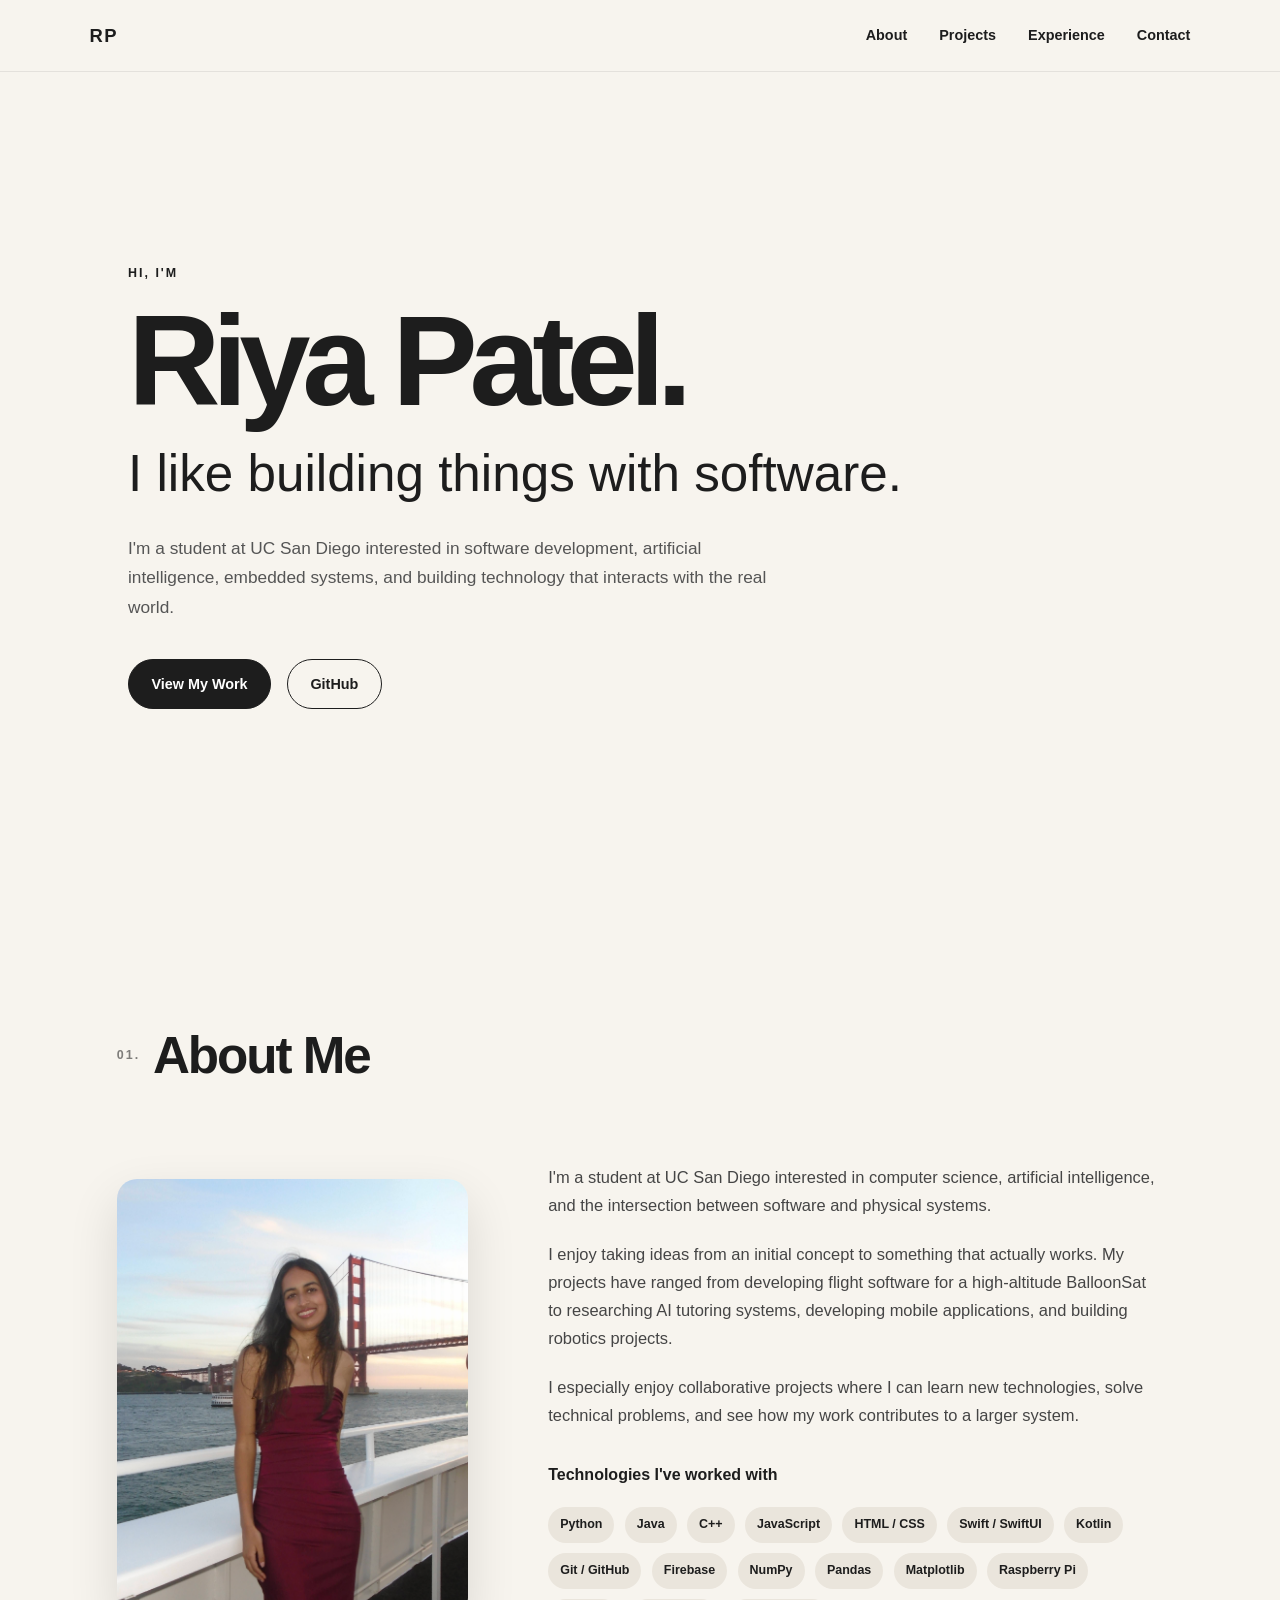
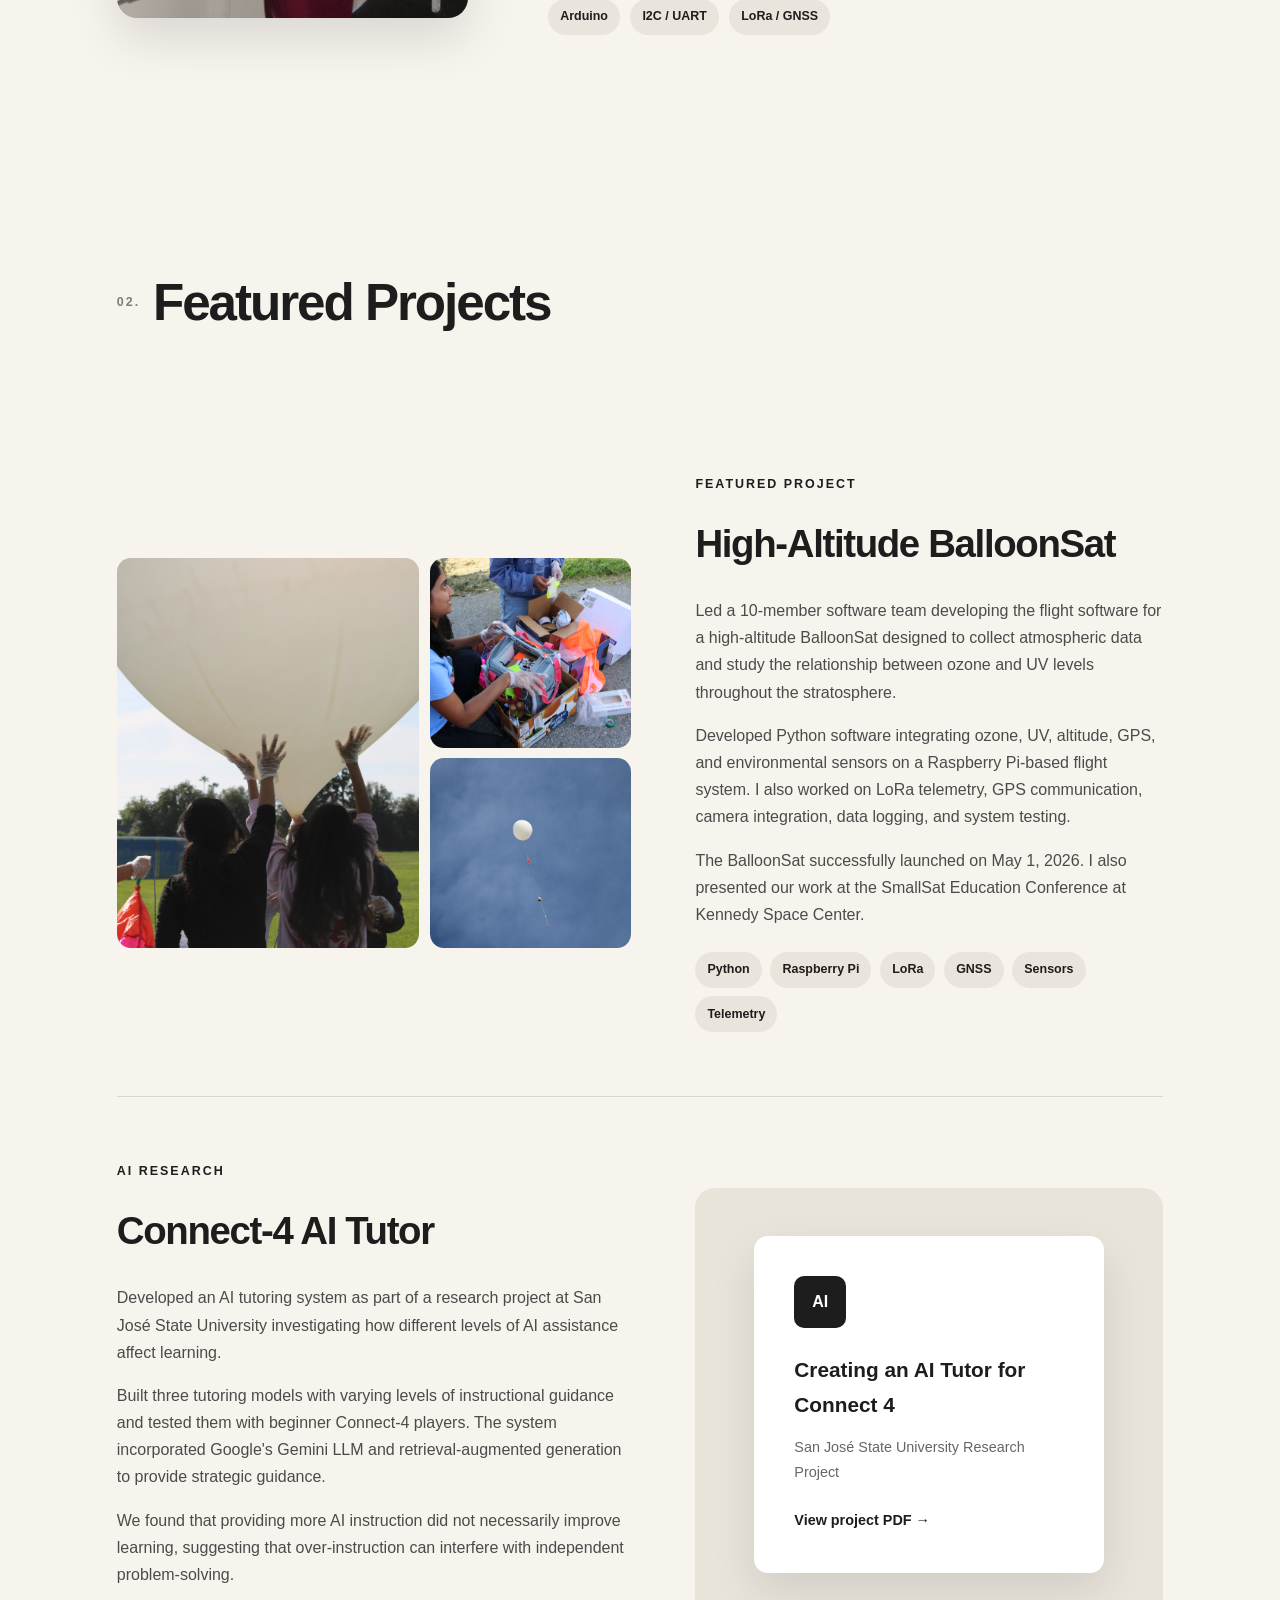
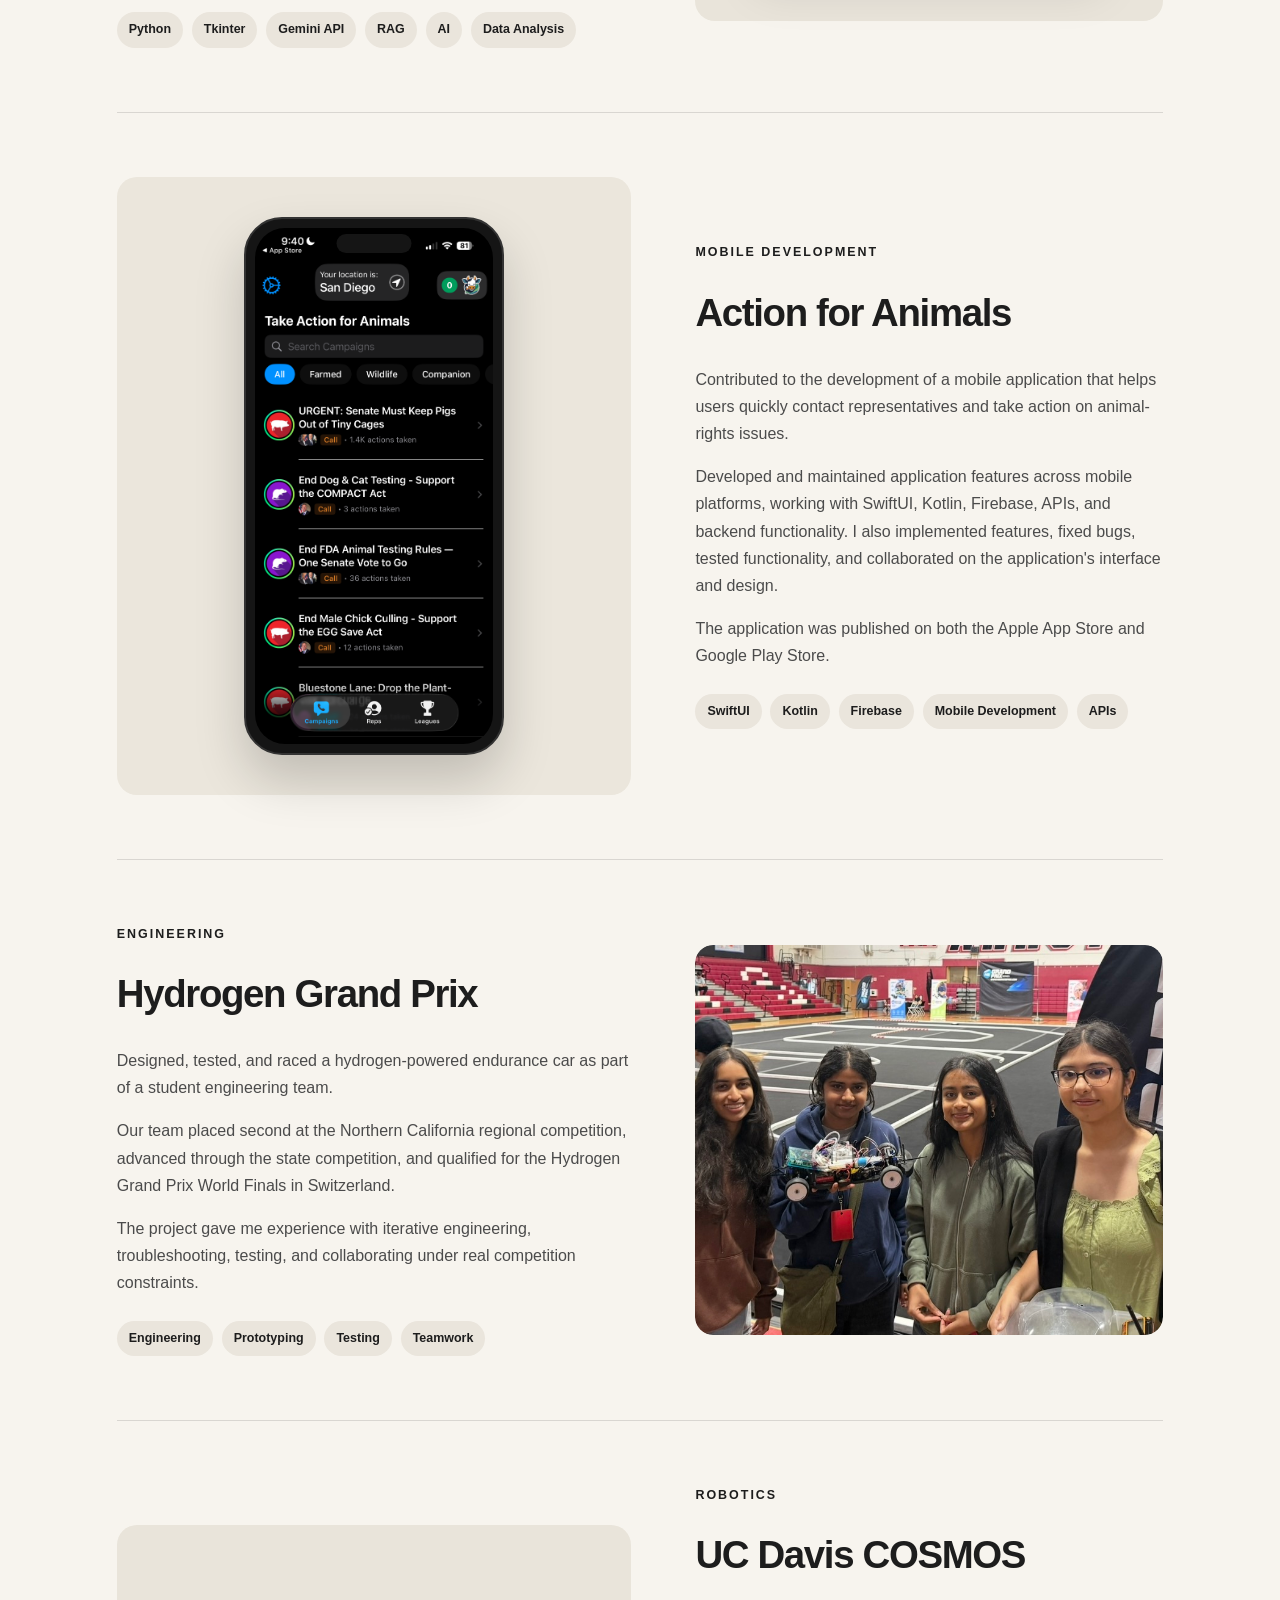
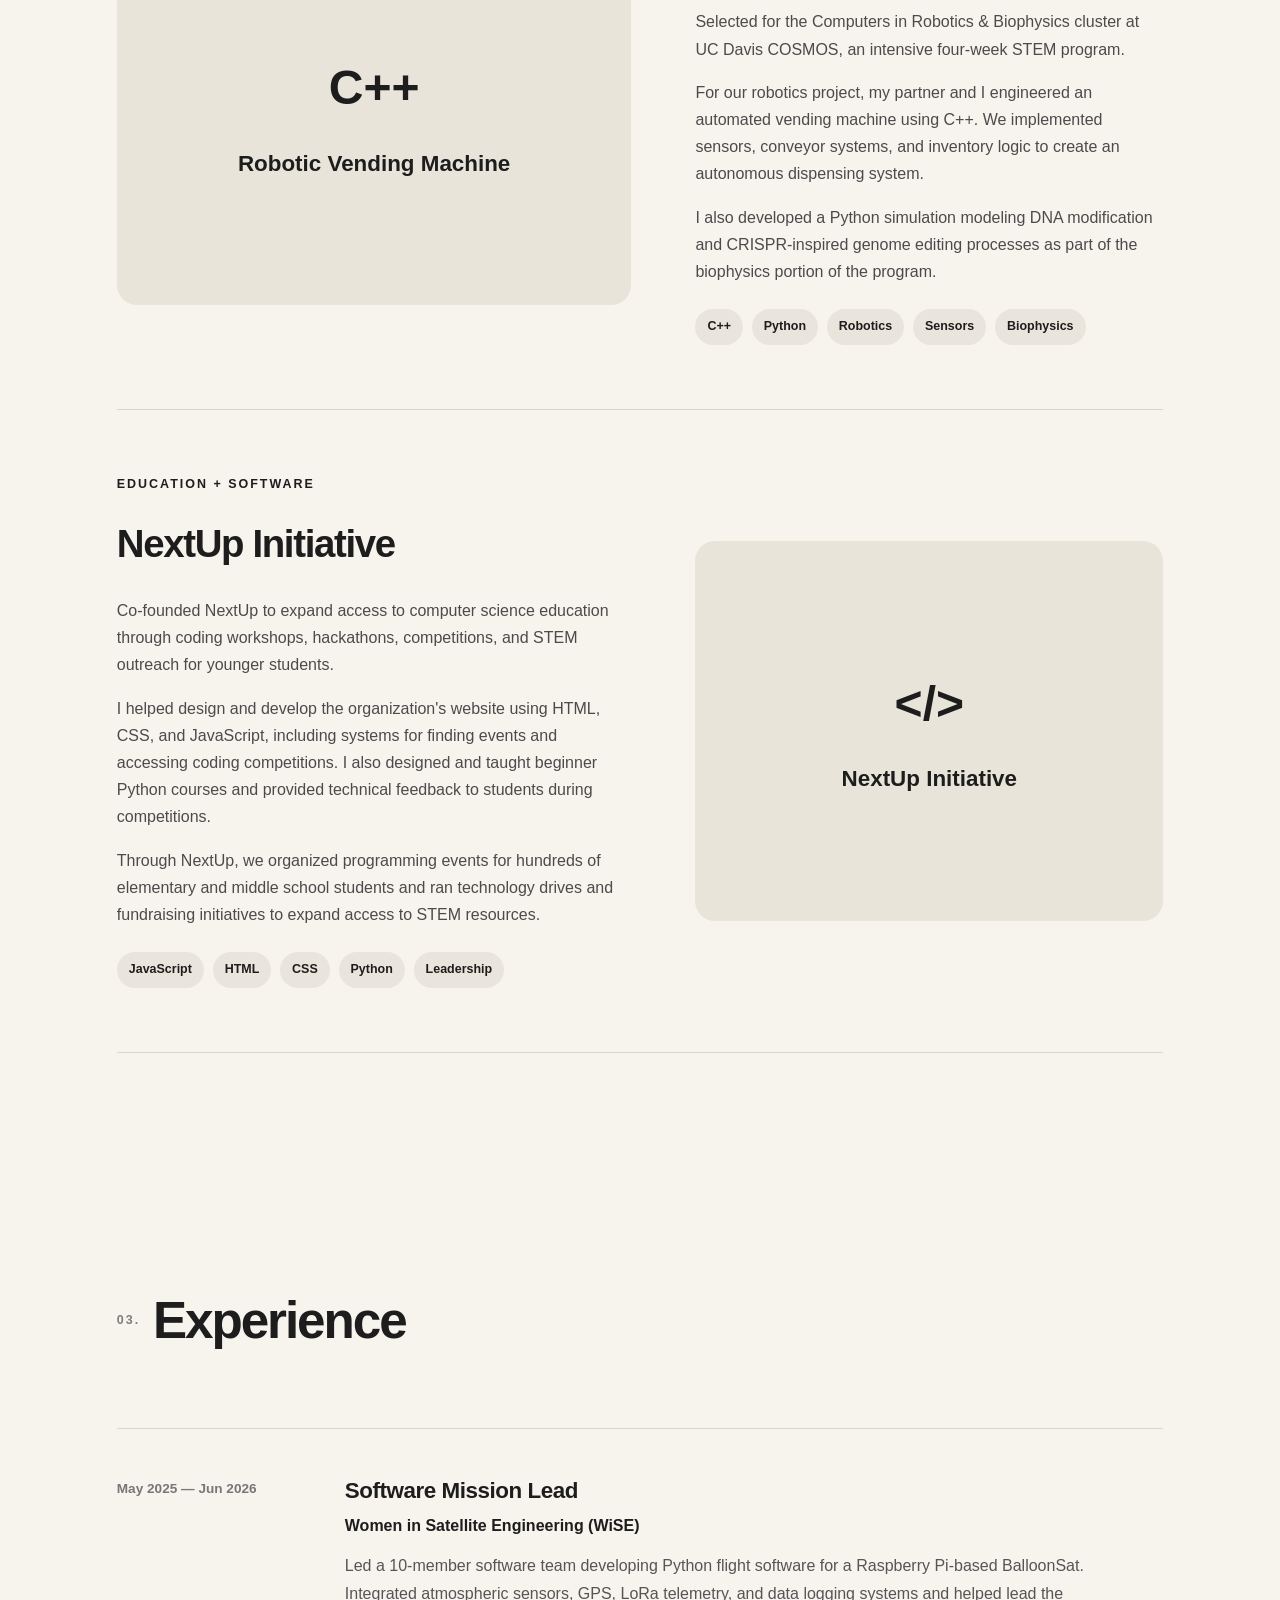
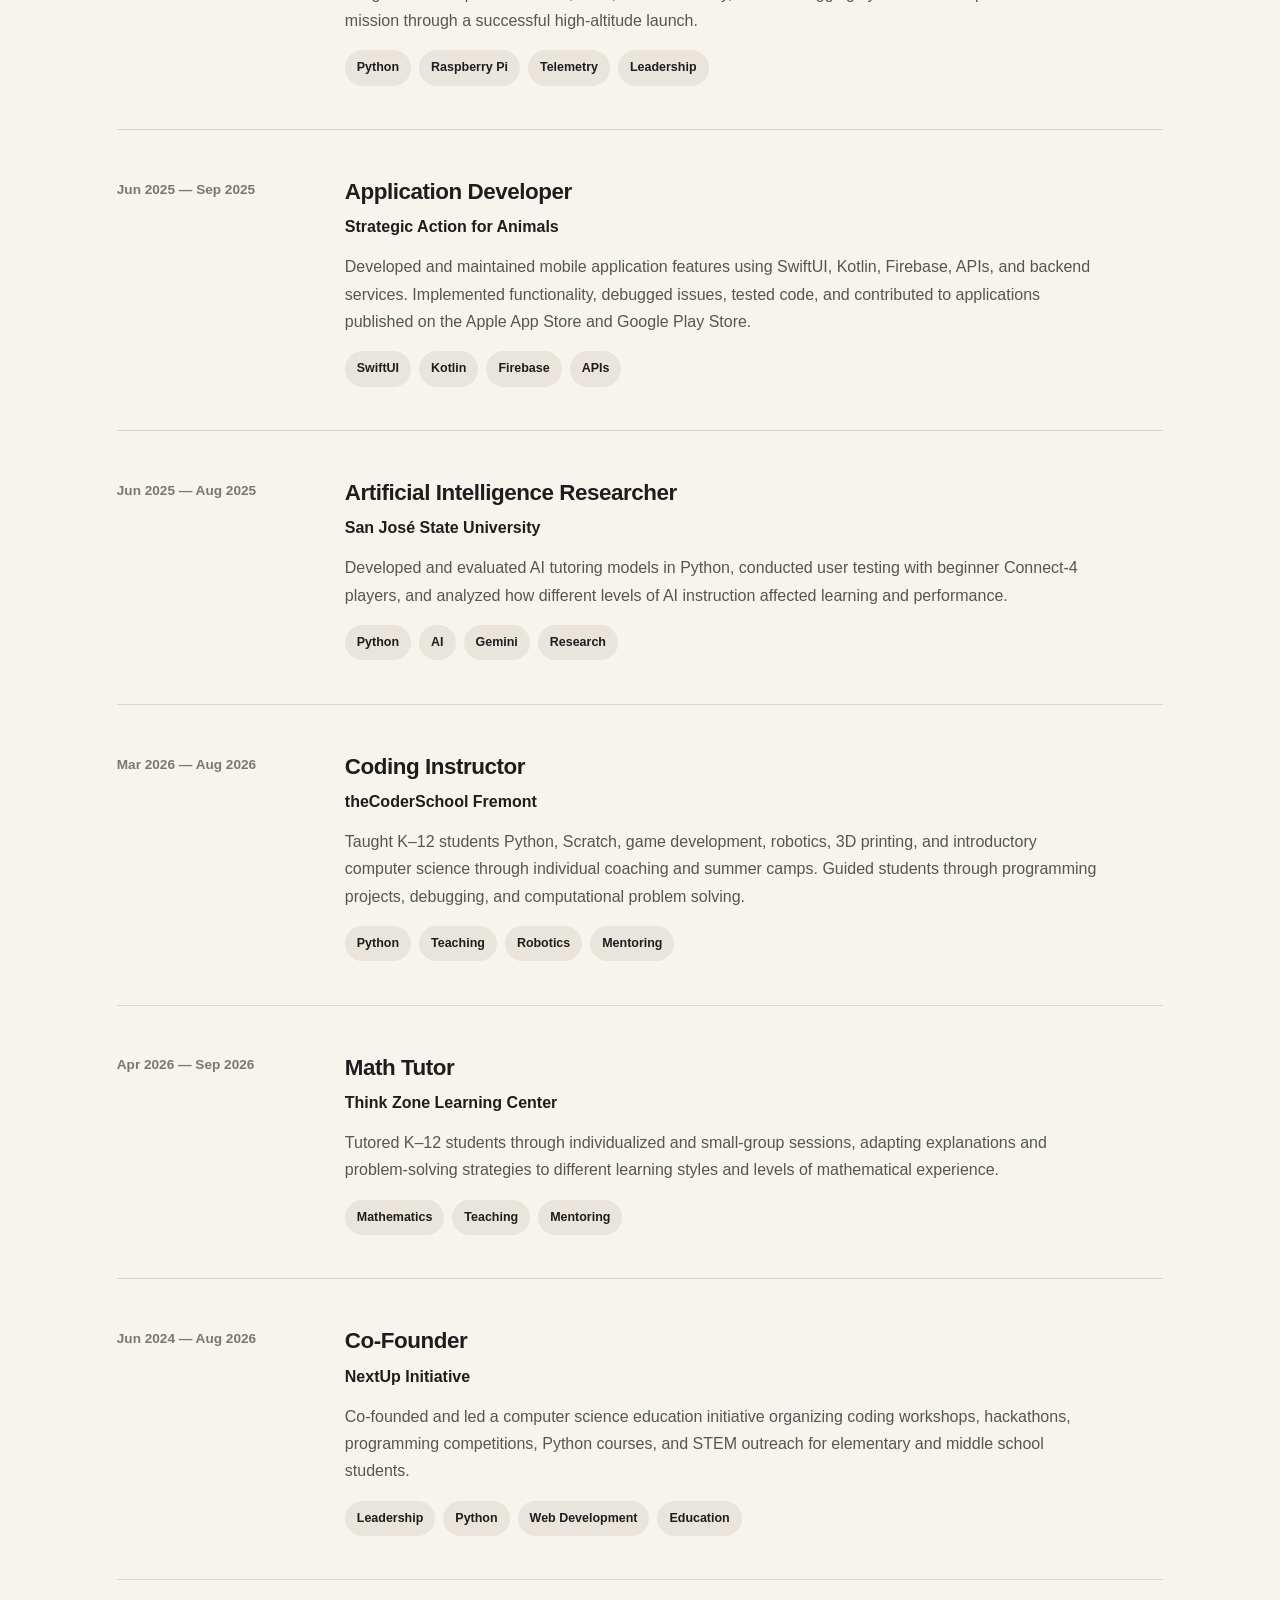
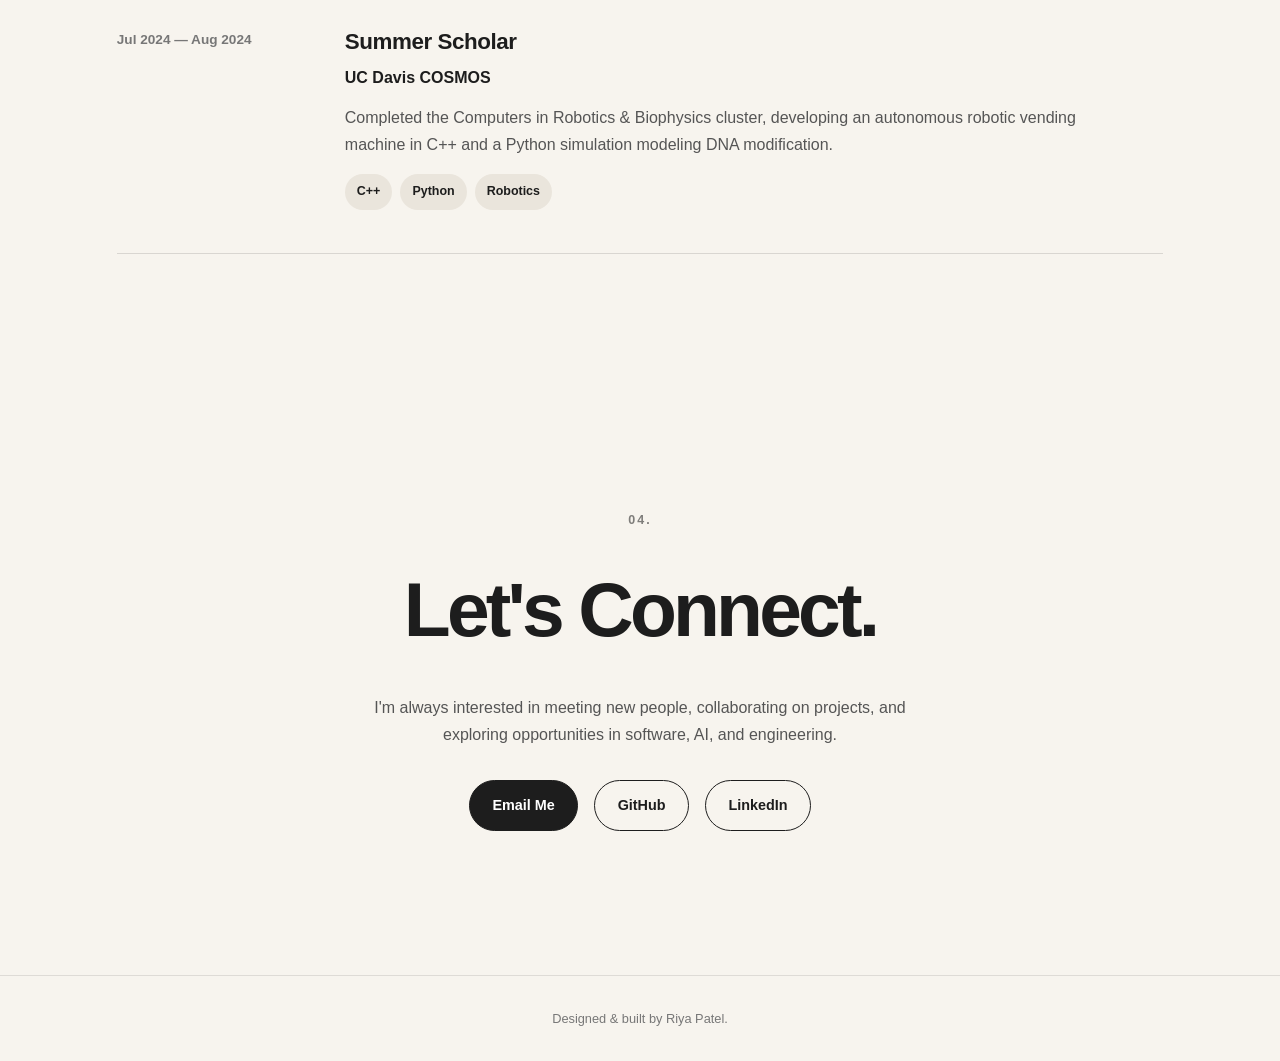
==== index.html @ ef3b206a "Update portfolio website" ====
<!DOCTYPE html>
<html lang="en">
<head>
    <meta charset="UTF-8">
    <meta name="viewport" content="width=device-width, initial-scale=1.0">

    <title>Riya Patel | Portfolio</title>

    <meta
        name="description"
        content="Riya Patel - UC San Diego student interested in software development, artificial intelligence, and embedded systems."
    >

    <link rel="stylesheet" href="style.css">
</head>

<body>

    <!-- ==================== NAVIGATION ==================== -->

    <nav class="navbar">
        <a href="#home" class="nav-logo">RP</a>

        <div class="nav-links">
            <a href="#about">About</a>
            <a href="#projects">Projects</a>
            <a href="#experience">Experience</a>
            <a href="#contact">Contact</a>
        </div>
    </nav>


    <!-- ==================== HERO ==================== -->

    <header id="home" class="hero">
        <div class="hero-content">

            <p class="eyebrow">HI, I'M</p>

            <h1>Riya Patel.</h1>

            <h2>I like building things with software.</h2>

            <p class="hero-description">
                I'm a student at UC San Diego interested in software development,
                artificial intelligence, embedded systems, and building technology
                that interacts with the real world.
            </p>

            <div class="hero-buttons">
                <a href="#projects" class="button primary-button">
                    View My Work
                </a>

                <a
                    href="https://github.com/riya-235"
                    target="_blank"
                    rel="noopener noreferrer"
                    class="button secondary-button"
                >
                    GitHub
                </a>
            </div>

        </div>
    </header>


    <main>

        <!-- ==================== ABOUT ==================== -->

        <section id="about" class="section">
            <div class="section-heading">
                <p class="section-number">01.</p>
                <h2>About Me</h2>
            </div>

            <div class="about-grid">

                <div class="about-photo-wrapper">
                    <img
                        src="Images/picOfMe.jpg"
                        alt="Riya Patel"
                        class="about-photo"
                    >
                </div>

                <div class="about-content">

                    <p>
                        I'm a student at UC San Diego interested in computer science,
                        artificial intelligence, and the intersection between software
                        and physical systems.
                    </p>

                    <p>
                        I enjoy taking ideas from an initial concept to something that
                        actually works. My projects have ranged from developing flight
                        software for a high-altitude BalloonSat to researching AI
                        tutoring systems, developing mobile applications, and building
                        robotics projects.
                    </p>

                    <p>
                        I especially enjoy collaborative projects where I can learn new
                        technologies, solve technical problems, and see how my work
                        contributes to a larger system.
                    </p>

                    <h3>Technologies I've worked with</h3>

                    <div class="skills-grid">
                        <span>Python</span>
                        <span>Java</span>
                        <span>C++</span>
                        <span>JavaScript</span>
                        <span>HTML / CSS</span>
                        <span>Swift / SwiftUI</span>
                        <span>Kotlin</span>
                        <span>Git / GitHub</span>
                        <span>Firebase</span>
                        <span>NumPy</span>
                        <span>Pandas</span>
                        <span>Matplotlib</span>
                        <span>Raspberry Pi</span>
                        <span>Arduino</span>
                        <span>I2C / UART</span>
                        <span>LoRa / GNSS</span>
                    </div>

                </div>
            </div>
        </section>


        <!-- ==================== PROJECTS ==================== -->

        <section id="projects" class="section">

            <div class="section-heading">
                <p class="section-number">02.</p>
                <h2>Featured Projects</h2>
            </div>


            <!-- BALLOONSAT -->

            <article class="project-card">

                <div class="project-images balloon-gallery">
                    <img
                        src="Images/BalloonOne.JPG"
                        alt="BalloonSat project"
                    >

                    <img
                        src="Images/BalloonTwo.JPG"
                        alt="BalloonSat hardware"
                    >

                    <img
                        src="Images/BalloonFive.JPG"
                        alt="BalloonSat launch"
                    >
                </div>

                <div class="project-content">

                    <p class="project-label">FEATURED PROJECT</p>

                    <h3>High-Altitude BalloonSat</h3>

                    <p>
                        Led a 10-member software team developing the flight software
                        for a high-altitude BalloonSat designed to collect atmospheric
                        data and study the relationship between ozone and UV levels
                        throughout the stratosphere.
                    </p>

                    <p>
                        Developed Python software integrating ozone, UV, altitude,
                        GPS, and environmental sensors on a Raspberry Pi-based flight
                        system. I also worked on LoRa telemetry, GPS communication,
                        camera integration, data logging, and system testing.
                    </p>

                    <p>
                        The BalloonSat successfully launched on May 1, 2026. I also
                        presented our work at the SmallSat Education Conference at
                        Kennedy Space Center.
                    </p>

                    <div class="project-tech">
                        <span>Python</span>
                        <span>Raspberry Pi</span>
                        <span>LoRa</span>
                        <span>GNSS</span>
                        <span>Sensors</span>
                        <span>Telemetry</span>
                    </div>

                </div>

            </article>


            <!-- CONNECT 4 -->

            <article class="project-card reverse">

                <div class="project-document">

                    <div class="document-preview">
                        <div class="document-icon">AI</div>

                        <h4>Creating an AI Tutor for Connect 4</h4>

                        <p>
                            San José State University Research Project
                        </p>

                        <a
                            href="Images/SJSUProject.pdf"
                            target="_blank"
                            rel="noopener noreferrer"
                            class="text-link"
                        >
                            View project PDF →
                        </a>
                    </div>

                </div>

                <div class="project-content">

                    <p class="project-label">AI RESEARCH</p>

                    <h3>Connect-4 AI Tutor</h3>

                    <p>
                        Developed an AI tutoring system as part of a research project
                        at San José State University investigating how different levels
                        of AI assistance affect learning.
                    </p>

                    <p>
                        Built three tutoring models with varying levels of instructional
                        guidance and tested them with beginner Connect-4 players. The
                        system incorporated Google's Gemini LLM and retrieval-augmented
                        generation to provide strategic guidance.
                    </p>

                    <p>
                        We found that providing more AI instruction did not necessarily
                        improve learning, suggesting that over-instruction can interfere
                        with independent problem-solving.
                    </p>

                    <div class="project-tech">
                        <span>Python</span>
                        <span>Tkinter</span>
                        <span>Gemini API</span>
                        <span>RAG</span>
                        <span>AI</span>
                        <span>Data Analysis</span>
                    </div>

                </div>

            </article>


            <!-- ACTION FOR ANIMALS -->

            <article class="project-card">

                <div class="project-phone-area">

                    <div class="phone-frame">
                        <img
                            src="Images/AFA.PNG"
                            alt="Action for Animals mobile application"
                        >
                    </div>

                </div>

                <div class="project-content">

                    <p class="project-label">MOBILE DEVELOPMENT</p>

                    <h3>Action for Animals</h3>

                    <p>
                        Contributed to the development of a mobile application that
                        helps users quickly contact representatives and take action
                        on animal-rights issues.
                    </p>

                    <p>
                        Developed and maintained application features across mobile
                        platforms, working with SwiftUI, Kotlin, Firebase, APIs, and
                        backend functionality. I also implemented features, fixed bugs,
                        tested functionality, and collaborated on the application's
                        interface and design.
                    </p>

                    <p>
                        The application was published on both the Apple App Store and
                        Google Play Store.
                    </p>

                    <div class="project-tech">
                        <span>SwiftUI</span>
                        <span>Kotlin</span>
                        <span>Firebase</span>
                        <span>Mobile Development</span>
                        <span>APIs</span>
                    </div>

                </div>

            </article>


            <!-- H2GP -->

            <article class="project-card reverse">

                <div class="project-images single-image">
                    <img
                        src="Images/H2GPTwo.jpeg"
                        alt="Hydrogen Grand Prix race car"
                    >
                </div>

                <div class="project-content">

                    <p class="project-label">ENGINEERING</p>

                    <h3>Hydrogen Grand Prix</h3>

                    <p>
                        Designed, tested, and raced a hydrogen-powered endurance car
                        as part of a student engineering team.
                    </p>

                    <p>
                        Our team placed second at the Northern California regional
                        competition, advanced through the state competition, and
                        qualified for the Hydrogen Grand Prix World Finals in
                        Switzerland.
                    </p>

                    <p>
                        The project gave me experience with iterative engineering,
                        troubleshooting, testing, and collaborating under real
                        competition constraints.
                    </p>

                    <div class="project-tech">
                        <span>Engineering</span>
                        <span>Prototyping</span>
                        <span>Testing</span>
                        <span>Teamwork</span>
                    </div>

                </div>

            </article>


            <!-- COSMOS -->

            <article class="project-card">

                <div class="project-placeholder">
                    <div>
                        <span>C++</span>
                        <h4>Robotic Vending Machine</h4>
                    </div>
                </div>

                <div class="project-content">

                    <p class="project-label">ROBOTICS</p>

                    <h3>UC Davis COSMOS</h3>

                    <p>
                        Selected for the Computers in Robotics &amp; Biophysics cluster
                        at UC Davis COSMOS, an intensive four-week STEM program.
                    </p>

                    <p>
                        For our robotics project, my partner and I engineered an
                        automated vending machine using C++. We implemented sensors,
                        conveyor systems, and inventory logic to create an autonomous
                        dispensing system.
                    </p>

                    <p>
                        I also developed a Python simulation modeling DNA modification
                        and CRISPR-inspired genome editing processes as part of the
                        biophysics portion of the program.
                    </p>

                    <div class="project-tech">
                        <span>C++</span>
                        <span>Python</span>
                        <span>Robotics</span>
                        <span>Sensors</span>
                        <span>Biophysics</span>
                    </div>

                </div>

            </article>


            <!-- NEXTUP -->

            <article class="project-card reverse">

                <div class="project-placeholder">
                    <div>
                        <span>&lt;/&gt;</span>
                        <h4>NextUp Initiative</h4>
                    </div>
                </div>

                <div class="project-content">

                    <p class="project-label">EDUCATION + SOFTWARE</p>

                    <h3>NextUp Initiative</h3>

                    <p>
                        Co-founded NextUp to expand access to computer science education
                        through coding workshops, hackathons, competitions, and STEM
                        outreach for younger students.
                    </p>

                    <p>
                        I helped design and develop the organization's website using
                        HTML, CSS, and JavaScript, including systems for finding events
                        and accessing coding competitions. I also designed and taught
                        beginner Python courses and provided technical feedback to
                        students during competitions.
                    </p>

                    <p>
                        Through NextUp, we organized programming events for hundreds
                        of elementary and middle school students and ran technology
                        drives and fundraising initiatives to expand access to STEM
                        resources.
                    </p>

                    <div class="project-tech">
                        <span>JavaScript</span>
                        <span>HTML</span>
                        <span>CSS</span>
                        <span>Python</span>
                        <span>Leadership</span>
                    </div>

                </div>

            </article>

        </section>


        <!-- ==================== EXPERIENCE ==================== -->

        <section id="experience" class="section">

            <div class="section-heading">
                <p class="section-number">03.</p>
                <h2>Experience</h2>
            </div>

            <div class="experience-list">


                <article class="experience-item">

                    <div class="experience-date">
                        May 2025 — Jun 2026
                    </div>

                    <div class="experience-info">
                        <h3>Software Mission Lead</h3>

                        <p class="experience-company">
                            Women in Satellite Engineering (WiSE)
                        </p>

                        <p>
                            Led a 10-member software team developing Python flight
                            software for a Raspberry Pi-based BalloonSat. Integrated
                            atmospheric sensors, GPS, LoRa telemetry, and data logging
                            systems and helped lead the mission through a successful
                            high-altitude launch.
                        </p>

                        <div class="experience-tags">
                            <span>Python</span>
                            <span>Raspberry Pi</span>
                            <span>Telemetry</span>
                            <span>Leadership</span>
                        </div>
                    </div>

                </article>


                <article class="experience-item">

                    <div class="experience-date">
                        Jun 2025 — Sep 2025
                    </div>

                    <div class="experience-info">
                        <h3>Application Developer</h3>

                        <p class="experience-company">
                            Strategic Action for Animals
                        </p>

                        <p>
                            Developed and maintained mobile application features using
                            SwiftUI, Kotlin, Firebase, APIs, and backend services.
                            Implemented functionality, debugged issues, tested code,
                            and contributed to applications published on the Apple
                            App Store and Google Play Store.
                        </p>

                        <div class="experience-tags">
                            <span>SwiftUI</span>
                            <span>Kotlin</span>
                            <span>Firebase</span>
                            <span>APIs</span>
                        </div>
                    </div>

                </article>


                <article class="experience-item">

                    <div class="experience-date">
                        Jun 2025 — Aug 2025
                    </div>

                    <div class="experience-info">
                        <h3>Artificial Intelligence Researcher</h3>

                        <p class="experience-company">
                            San José State University
                        </p>

                        <p>
                            Developed and evaluated AI tutoring models in Python,
                            conducted user testing with beginner Connect-4 players,
                            and analyzed how different levels of AI instruction
                            affected learning and performance.
                        </p>

                        <div class="experience-tags">
                            <span>Python</span>
                            <span>AI</span>
                            <span>Gemini</span>
                            <span>Research</span>
                        </div>
                    </div>

                </article>


                <article class="experience-item">

                    <div class="experience-date">
                        Mar 2026 — Aug 2026
                    </div>

                    <div class="experience-info">
                        <h3>Coding Instructor</h3>

                        <p class="experience-company">
                            theCoderSchool Fremont
                        </p>

                        <p>
                            Taught K–12 students Python, Scratch, game development,
                            robotics, 3D printing, and introductory computer science
                            through individual coaching and summer camps. Guided
                            students through programming projects, debugging, and
                            computational problem solving.
                        </p>

                        <div class="experience-tags">
                            <span>Python</span>
                            <span>Teaching</span>
                            <span>Robotics</span>
                            <span>Mentoring</span>
                        </div>
                    </div>

                </article>


                <article class="experience-item">

                    <div class="experience-date">
                        Apr 2026 — Sep 2026
                    </div>

                    <div class="experience-info">
                        <h3>Math Tutor</h3>

                        <p class="experience-company">
                            Think Zone Learning Center
                        </p>

                        <p>
                            Tutored K–12 students through individualized and
                            small-group sessions, adapting explanations and
                            problem-solving strategies to different learning styles
                            and levels of mathematical experience.
                        </p>

                        <div class="experience-tags">
                            <span>Mathematics</span>
                            <span>Teaching</span>
                            <span>Mentoring</span>
                        </div>
                    </div>

                </article>


                <article class="experience-item">

                    <div class="experience-date">
                        Jun 2024 — Aug 2026
                    </div>

                    <div class="experience-info">
                        <h3>Co-Founder</h3>

                        <p class="experience-company">
                            NextUp Initiative
                        </p>

                        <p>
                            Co-founded and led a computer science education initiative
                            organizing coding workshops, hackathons, programming
                            competitions, Python courses, and STEM outreach for
                            elementary and middle school students.
                        </p>

                        <div class="experience-tags">
                            <span>Leadership</span>
                            <span>Python</span>
                            <span>Web Development</span>
                            <span>Education</span>
                        </div>
                    </div>

                </article>


                <article class="experience-item">

                    <div class="experience-date">
                        Jul 2024 — Aug 2024
                    </div>

                    <div class="experience-info">
                        <h3>Summer Scholar</h3>

                        <p class="experience-company">
                            UC Davis COSMOS
                        </p>

                        <p>
                            Completed the Computers in Robotics &amp; Biophysics
                            cluster, developing an autonomous robotic vending machine
                            in C++ and a Python simulation modeling DNA modification.
                        </p>

                        <div class="experience-tags">
                            <span>C++</span>
                            <span>Python</span>
                            <span>Robotics</span>
                        </div>
                    </div>

                </article>

            </div>
        </section>


        <!-- ==================== CONTACT ==================== -->

        <section id="contact" class="section contact-section">

            <p class="section-number">04.</p>

            <h2>Let's Connect.</h2>

            <p>
                I'm always interested in meeting new people, collaborating on
                projects, and exploring opportunities in software, AI, and
                engineering.
            </p>

            <div class="contact-links">

                <a
                    href="mailto:riyarpatel08@gmail.com"
                    class="button primary-button"
                >
                    Email Me
                </a>

                <a
                    href="https://github.com/riya-235"
                    target="_blank"
                    rel="noopener noreferrer"
                    class="button secondary-button"
                >
                    GitHub
                </a>

                <!-- Replace # with your LinkedIn URL -->
                <a
                    href="#"
                    target="_blank"
                    rel="noopener noreferrer"
                    class="button secondary-button"
                >
                    LinkedIn
                </a>

            </div>

        </section>

    </main>


    <!-- ==================== FOOTER ==================== -->

    <footer>
        <p>Designed &amp; built by Riya Patel.</p>
    </footer>


    <script src="script.js"></script>

</body>
</html>
---- style.css ----
/* =========================
   BASE
   ========================= */

* {
    box-sizing: border-box;
    margin: 0;
    padding: 0;
}

html {
    scroll-behavior: smooth;
}

body {
    font-family:
        Inter,
        -apple-system,
        BlinkMacSystemFont,
        "Segoe UI",
        sans-serif;

    background: #f7f4ee;
    color: #1d1d1d;
    line-height: 1.7;
}

img {
    display: block;
    max-width: 100%;
}

a {
    color: inherit;
    text-decoration: none;
}


/* =========================
   NAV
   ========================= */

.navbar {
    width: 100%;
    min-height: 72px;

    display: flex;
    align-items: center;
    justify-content: space-between;

    padding: 0 7%;

    position: sticky;
    top: 0;
    z-index: 1000;

    background: rgba(247, 244, 238, 0.94);
    backdrop-filter: blur(12px);

    border-bottom: 1px solid rgba(0, 0, 0, 0.08);
}

.nav-logo {
    font-size: 1.15rem;
    font-weight: 800;
    letter-spacing: 0.08em;
}

.nav-links {
    display: flex;
    gap: 2rem;
}

.nav-links a {
    font-size: 0.9rem;
    font-weight: 600;
    transition: opacity 0.2s ease;
}

.nav-links a:hover {
    opacity: 0.55;
}


/* =========================
   HERO
   ========================= */

.hero {
    min-height: calc(100vh - 72px);

    display: flex;
    align-items: center;

    padding: 8rem 10%;
}

.hero-content {
    max-width: 900px;
}

.eyebrow,
.section-number,
.project-label {
    font-size: 0.78rem;
    font-weight: 800;
    letter-spacing: 0.16em;
    text-transform: uppercase;
}

.eyebrow {
    margin-bottom: 1rem;
}

.hero h1 {
    font-size: clamp(4rem, 10vw, 8.5rem);
    line-height: 0.95;
    letter-spacing: -0.065em;
}

.hero h2 {
    margin-top: 1.5rem;

    font-size: clamp(1.8rem, 4vw, 3.3rem);
    line-height: 1.1;
    font-weight: 500;

    max-width: 800px;
}

.hero-description {
    margin-top: 2rem;

    max-width: 650px;

    font-size: 1.08rem;
    color: #555;
}

.hero-buttons {
    display: flex;
    flex-wrap: wrap;
    gap: 1rem;

    margin-top: 2.3rem;
}


/* =========================
   BUTTONS
   ========================= */

.button {
    display: inline-flex;
    align-items: center;
    justify-content: center;

    min-height: 48px;
    padding: 0.75rem 1.4rem;

    border: 1px solid #1d1d1d;
    border-radius: 100px;

    font-size: 0.9rem;
    font-weight: 700;

    transition:
        background 0.2s ease,
        color 0.2s ease,
        transform 0.2s ease;
}

.button:hover {
    transform: translateY(-2px);
}

.primary-button {
    background: #1d1d1d;
    color: #fff;
}

.primary-button:hover {
    background: #353535;
}

.secondary-button {
    background: transparent;
}

.secondary-button:hover {
    background: #1d1d1d;
    color: #fff;
}


/* =========================
   GENERAL SECTIONS
   ========================= */

.section {
    max-width: 1200px;
    margin: 0 auto;

    padding: 7rem 6%;
}

.section-heading {
    display: flex;
    align-items: center;
    gap: 0.8rem;

    margin-bottom: 4rem;
}

.section-heading h2 {
    font-size: clamp(2rem, 4vw, 3.3rem);
    letter-spacing: -0.04em;
}

.section-number {
    opacity: 0.55;
}


/* =========================
   ABOUT
   ========================= */

.about-grid {
    display: grid;
    grid-template-columns: 0.8fr 1.4fr;
    gap: 5rem;

    align-items: center;
}

.about-photo-wrapper {
    max-width: 360px;
}

.about-photo {
    width: 100%;
    aspect-ratio: 4 / 5;

    object-fit: cover;

    border-radius: 20px;

    box-shadow:
        0 20px 50px rgba(0, 0, 0, 0.12);
}

.about-content p {
    margin-bottom: 1.3rem;

    max-width: 700px;

    color: #454545;
    font-size: 1.03rem;
}

.about-content h3 {
    margin-top: 2rem;
    margin-bottom: 1.2rem;

    font-size: 1rem;
}

.skills-grid {
    display: flex;
    flex-wrap: wrap;
    gap: 0.65rem;
}

.skills-grid span,
.project-tech span,
.experience-tags span {
    padding: 0.45rem 0.75rem;

    background: #eae5dc;

    border-radius: 100px;

    font-size: 0.78rem;
    font-weight: 600;
}


/* =========================
   PROJECTS
   ========================= */

.project-card {
    display: grid;
    grid-template-columns: 1.1fr 1fr;
    gap: 4rem;

    align-items: center;

    padding: 4rem 0;

    border-bottom: 1px solid rgba(0, 0, 0, 0.12);
}

.project-card.reverse .project-content {
    order: 1;
}

.project-card.reverse > :first-child {
    order: 2;
}

.project-content h3 {
    margin: 0.6rem 0 1.3rem;

    font-size: clamp(1.8rem, 3vw, 2.6rem);
    letter-spacing: -0.035em;
}

.project-content p {
    margin-bottom: 1rem;

    color: #4b4b4b;
}

.project-label {
    color: #1d1d1d !important;
}

.project-tech {
    display: flex;
    flex-wrap: wrap;
    gap: 0.55rem;

    margin-top: 1.5rem;
}


/* =========================
   PROJECT IMAGES
   ========================= */

.project-images {
    overflow: hidden;

    border-radius: 18px;
}

.single-image img {
    width: 100%;
    height: 390px;

    object-fit: cover;

    border-radius: 18px;
}

.balloon-gallery {
    display: grid;

    grid-template-columns: 1.5fr 1fr;
    grid-template-rows: 190px 190px;

    gap: 0.65rem;

    border-radius: 0;
}

.balloon-gallery img {
    width: 100%;
    height: 100%;

    object-fit: cover;

    border-radius: 14px;
}

.balloon-gallery img:first-child {
    grid-row: 1 / 3;
}


/* =========================
   ACTION FOR ANIMALS PHONE
   ========================= */

.project-phone-area {
    min-height: 500px;

    display: flex;
    align-items: center;
    justify-content: center;

    padding: 2.5rem;

    background: #ebe6dc;

    border-radius: 20px;
}

.phone-frame {
    position: relative;

    width: min(260px, 75%);

    padding: 9px;

    background: #151515;

    border: 2px solid #333;
    border-radius: 38px;

    box-shadow:
        0 25px 50px rgba(0, 0, 0, 0.18);
}

.phone-frame::before {
    content: "";

    position: absolute;
    top: 15px;
    left: 50%;

    width: 75px;
    height: 19px;

    transform: translateX(-50%);

    background: #151515;

    border-radius: 100px;

    z-index: 2;
}

.phone-frame img {
    width: 100%;
    height: auto;

    object-fit: contain;

    border-radius: 30px;
}


/* =========================
   PDF / DOCUMENT PREVIEW
   ========================= */

.project-document {
    min-height: 400px;

    display: flex;
    align-items: center;
    justify-content: center;

    padding: 3rem;

    background: #e9e4da;

    border-radius: 20px;
}

.document-preview {
    width: 100%;
    max-width: 350px;

    padding: 2.5rem;

    background: #fff;

    border-radius: 14px;

    box-shadow:
        0 18px 45px rgba(0, 0, 0, 0.1);
}

.document-icon {
    width: 52px;
    height: 52px;

    display: flex;
    align-items: center;
    justify-content: center;

    margin-bottom: 1.5rem;

    background: #1d1d1d;
    color: #fff;

    border-radius: 10px;

    font-weight: 800;
}

.document-preview h4 {
    margin-bottom: 0.8rem;

    font-size: 1.3rem;
}

.document-preview p {
    color: #666;
    font-size: 0.9rem;
}

.text-link {
    display: inline-block;

    margin-top: 1.5rem;

    font-weight: 700;
    font-size: 0.9rem;
}

.text-link:hover {
    text-decoration: underline;
}


/* =========================
   PROJECT PLACEHOLDER
   ========================= */

.project-placeholder {
    min-height: 380px;

    display: flex;
    align-items: center;
    justify-content: center;

    padding: 3rem;

    background: #e9e4da;

    border-radius: 20px;

    text-align: center;
}

.project-placeholder span {
    display: block;

    margin-bottom: 1rem;

    font-size: 3rem;
    font-weight: 800;
}

.project-placeholder h4 {
    font-size: 1.4rem;
}


/* =========================
   EXPERIENCE
   ========================= */

.experience-list {
    border-top: 1px solid rgba(0, 0, 0, 0.12);
}

.experience-item {
    display: grid;
    grid-template-columns: 180px 1fr;
    gap: 3rem;

    padding: 2.7rem 0;

    border-bottom: 1px solid rgba(0, 0, 0, 0.12);
}

.experience-date {
    padding-top: 0.3rem;

    color: #777;

    font-size: 0.85rem;
    font-weight: 600;
}

.experience-info {
    max-width: 760px;
}

.experience-info h3 {
    font-size: 1.4rem;
    letter-spacing: -0.02em;
}

.experience-company {
    margin: 0.15rem 0 0.8rem;

    font-weight: 700;
}

.experience-info > p:not(.experience-company) {
    color: #555;
}

.experience-tags {
    display: flex;
    flex-wrap: wrap;
    gap: 0.5rem;

    margin-top: 1rem;
}


/* =========================
   CONTACT
   ========================= */

.contact-section {
    padding-top: 9rem;
    padding-bottom: 9rem;

    text-align: center;
}

.contact-section .section-number {
    margin-bottom: 0.8rem;
}

.contact-section h2 {
    margin-bottom: 1.2rem;

    font-size: clamp(2.8rem, 6vw, 5rem);
    letter-spacing: -0.05em;
}

.contact-section > p:not(.section-number) {
    max-width: 580px;

    margin: 0 auto;

    color: #555;
}

.contact-links {
    display: flex;
    flex-wrap: wrap;
    justify-content: center;
    gap: 1rem;

    margin-top: 2rem;
}


/* =========================
   FOOTER
   ========================= */

footer {
    padding: 2rem;

    border-top: 1px solid rgba(0, 0, 0, 0.1);

    text-align: center;

    color: #777;
    font-size: 0.8rem;
}


/* =========================
   TABLET
   ========================= */

@media (max-width: 900px) {

    .hero {
        padding-left: 7%;
        padding-right: 7%;
    }

    .about-grid {
        grid-template-columns: 1fr;
        gap: 3rem;
    }

    .about-photo-wrapper {
        max-width: 300px;
    }

    .project-card,
    .project-card.reverse {
        grid-template-columns: 1fr;
        gap: 2.5rem;
    }

    .project-card.reverse .project-content,
    .project-card.reverse > :first-child {
        order: initial;
    }

    .experience-item {
        grid-template-columns: 1fr;
        gap: 0.8rem;
    }

}


/* =========================
   MOBILE
   ========================= */

@media (max-width: 650px) {

    .navbar {
        padding: 0 5%;
    }

    .nav-links {
        gap: 1rem;
    }

    .nav-links a {
        font-size: 0.78rem;
    }

    .hero {
        min-height: auto;

        padding: 7rem 6% 6rem;
    }

    .hero h1 {
        font-size: clamp(3.4rem, 17vw, 5rem);
    }

    .hero h2 {
        font-size: 1.8rem;
    }

    .section {
        padding: 5rem 6%;
    }

    .section-heading {
        margin-bottom: 2.5rem;
    }

    .project-card {
        padding: 3rem 0;
    }

    .balloon-gallery {
        grid-template-columns: 1fr 1fr;
        grid-template-rows: 260px 150px;
    }

    .balloon-gallery img:first-child {
        grid-column: 1 / 3;
        grid-row: auto;
    }

    .project-phone-area {
        min-height: 430px;
        padding: 1.5rem;
    }

    .phone-frame {
        width: min(230px, 78%);
    }

    .project-document,
    .project-placeholder {
        min-height: 320px;
    }

    .contact-section {
        padding-top: 6rem;
        padding-bottom: 6rem;
    }

}
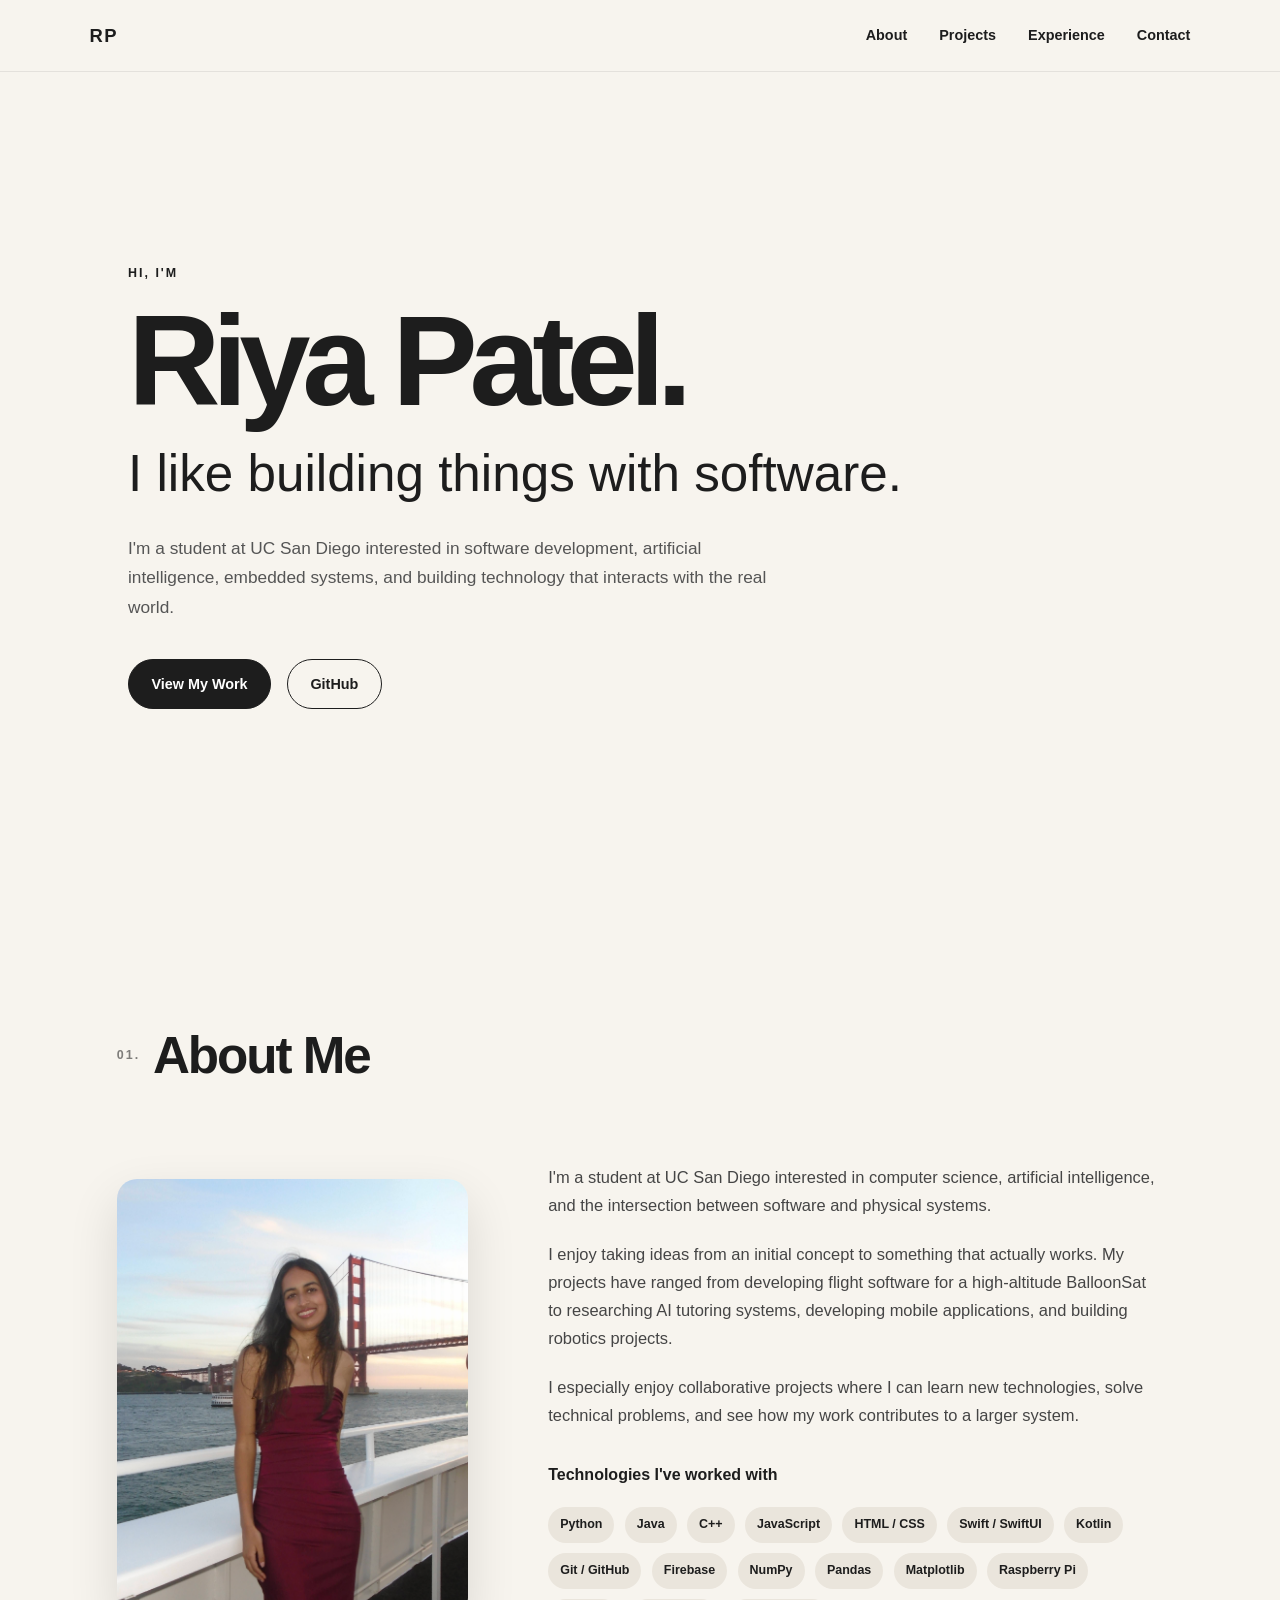
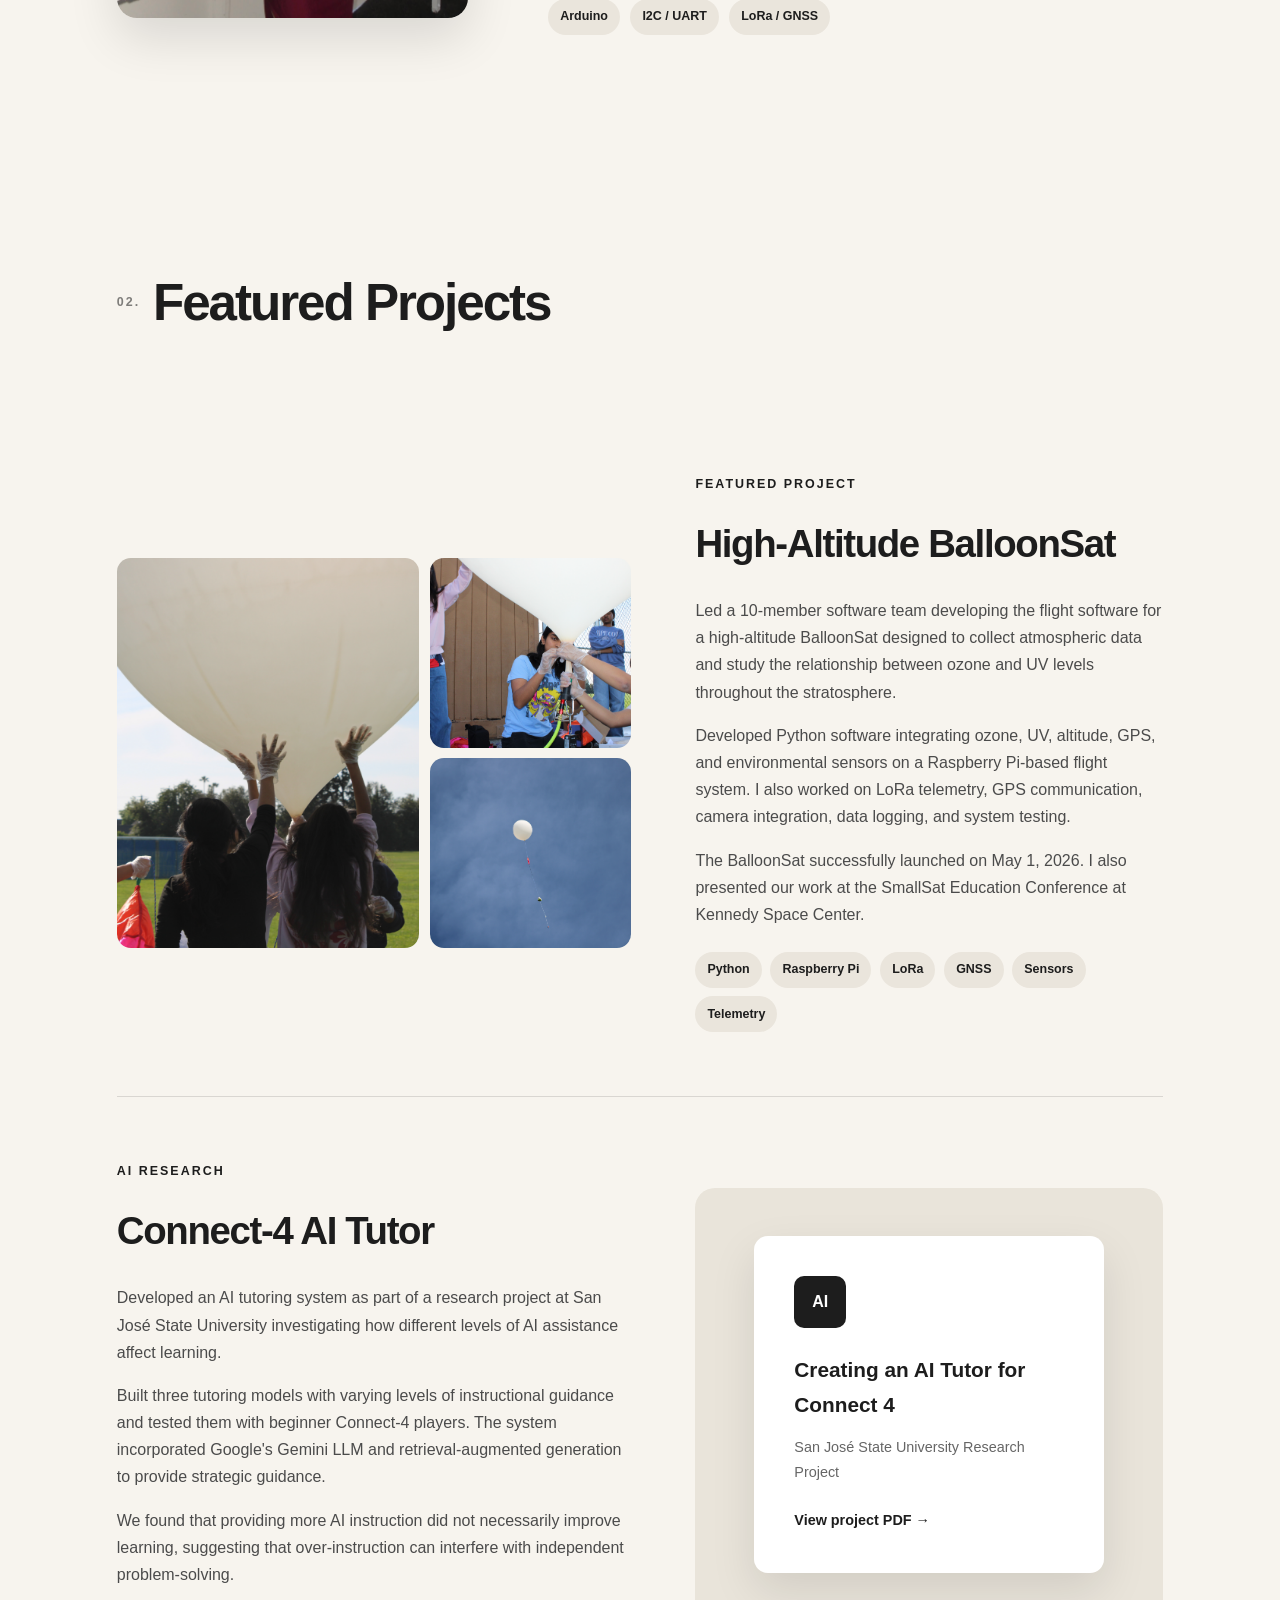
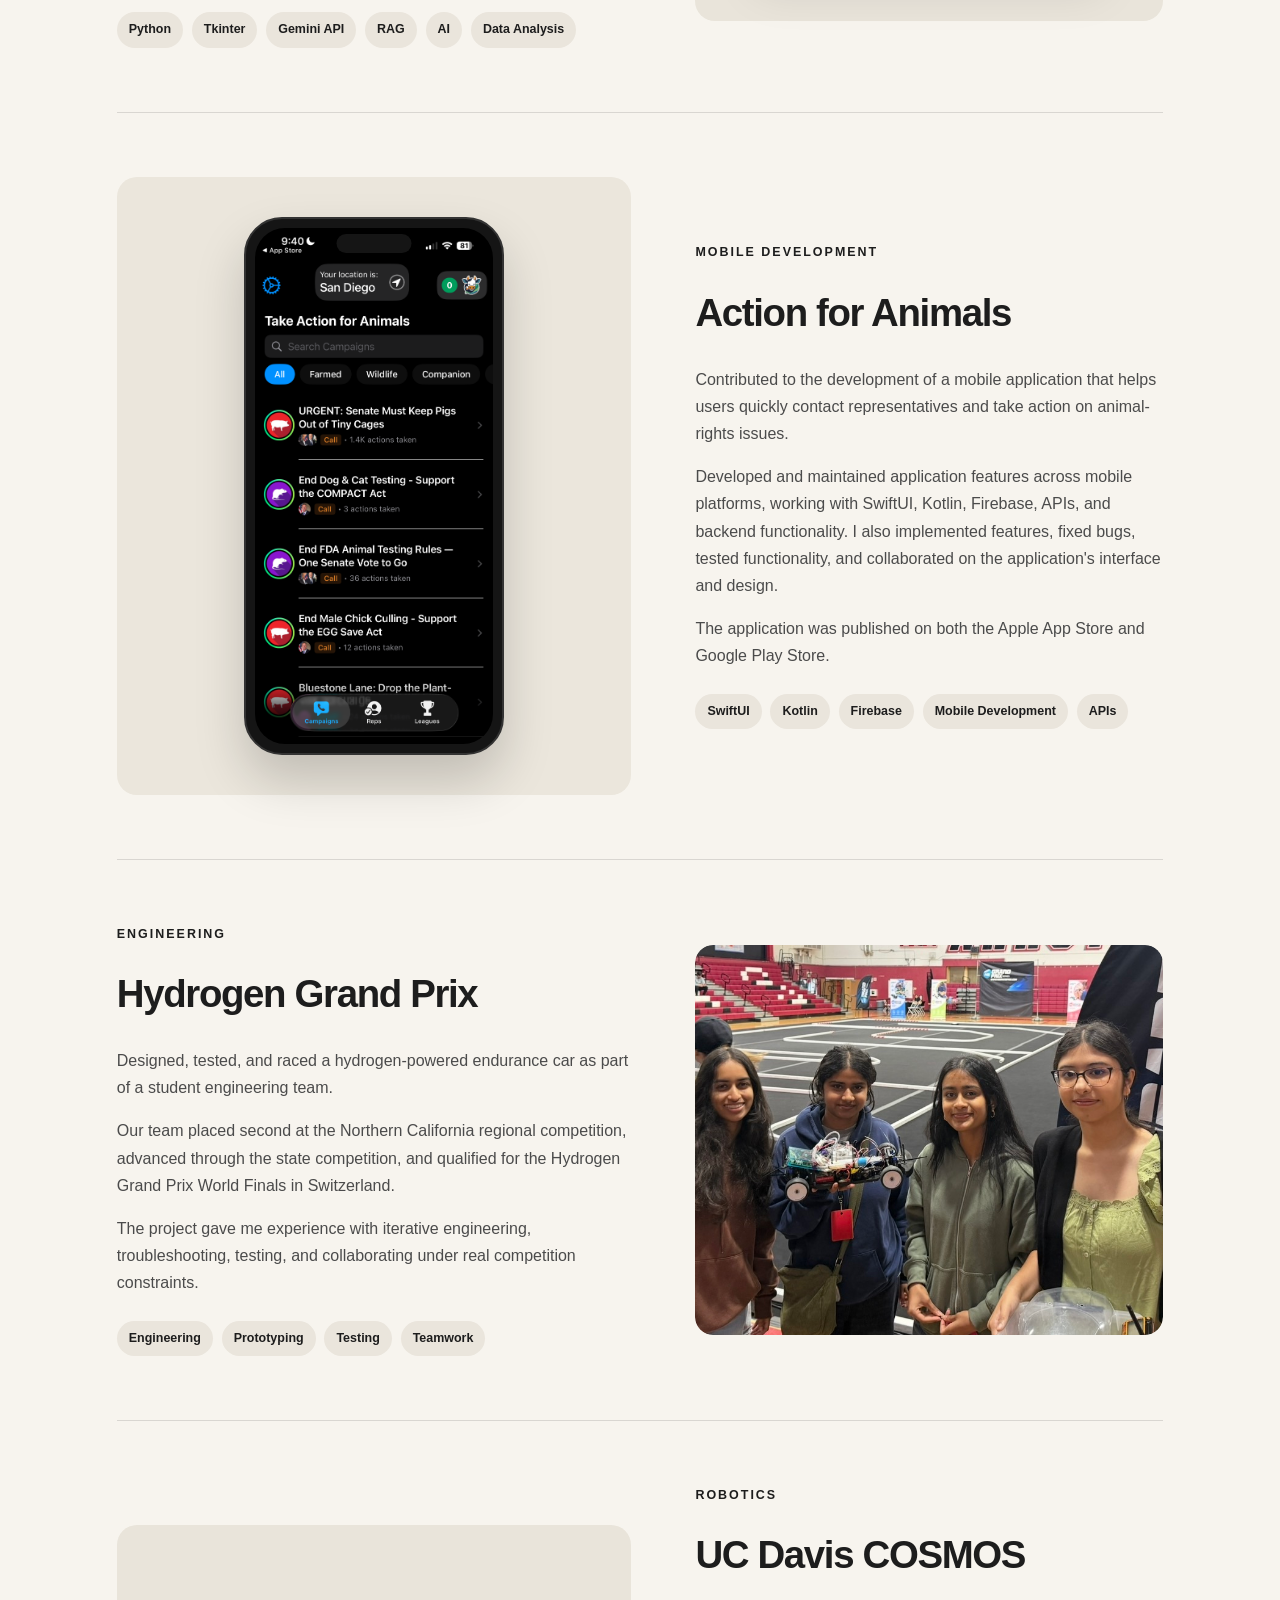
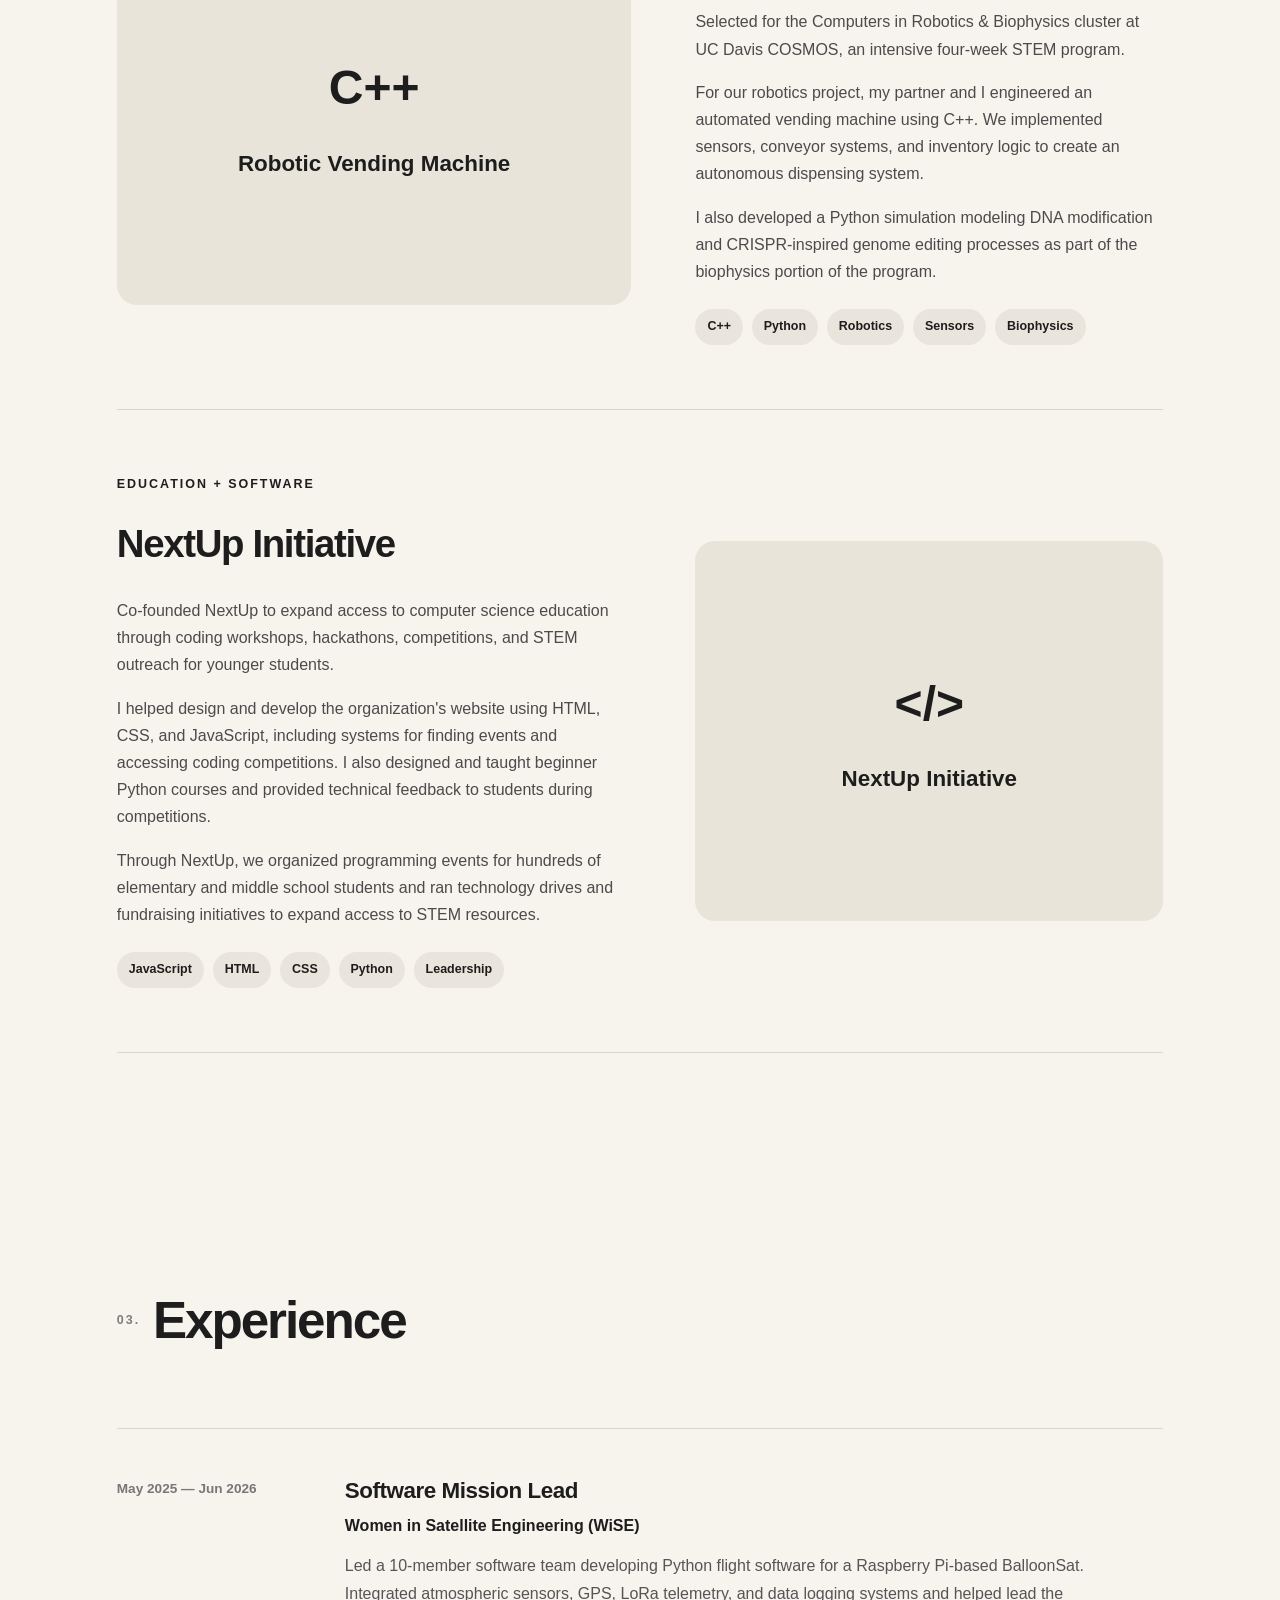
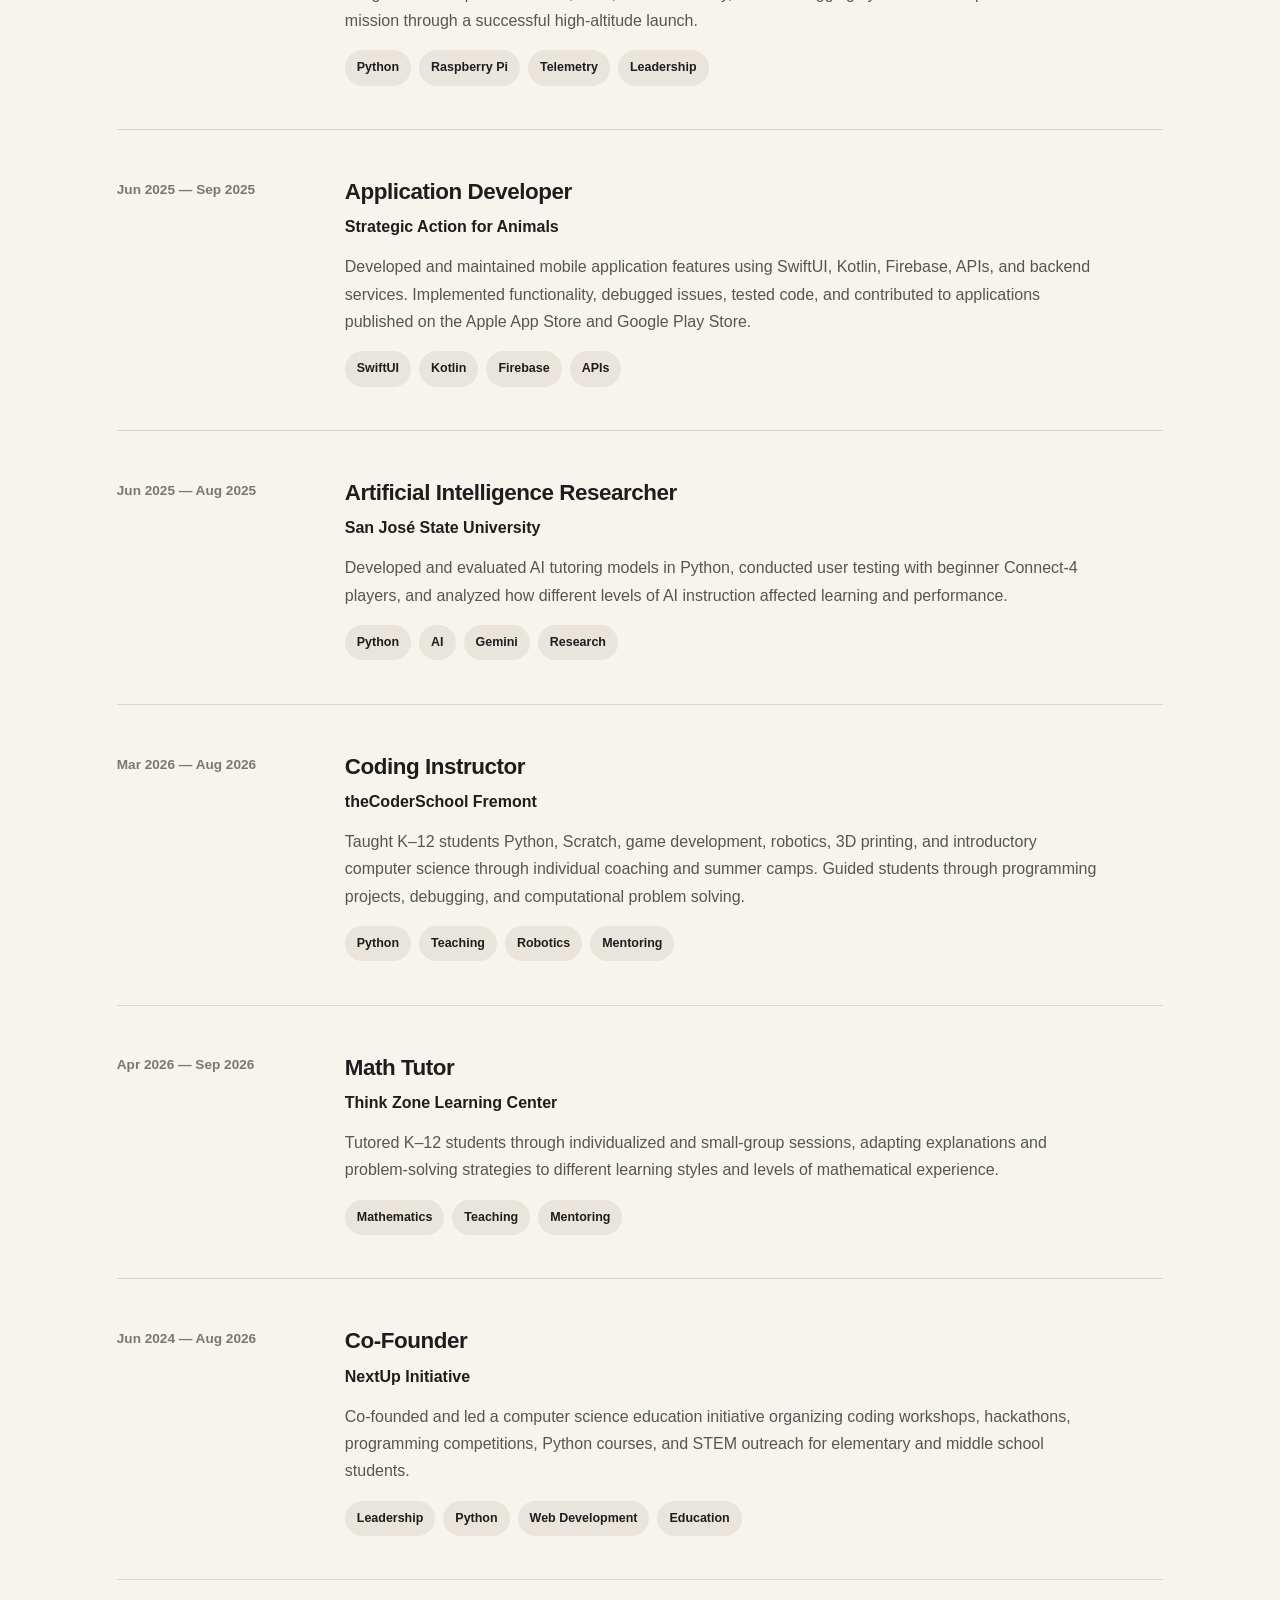
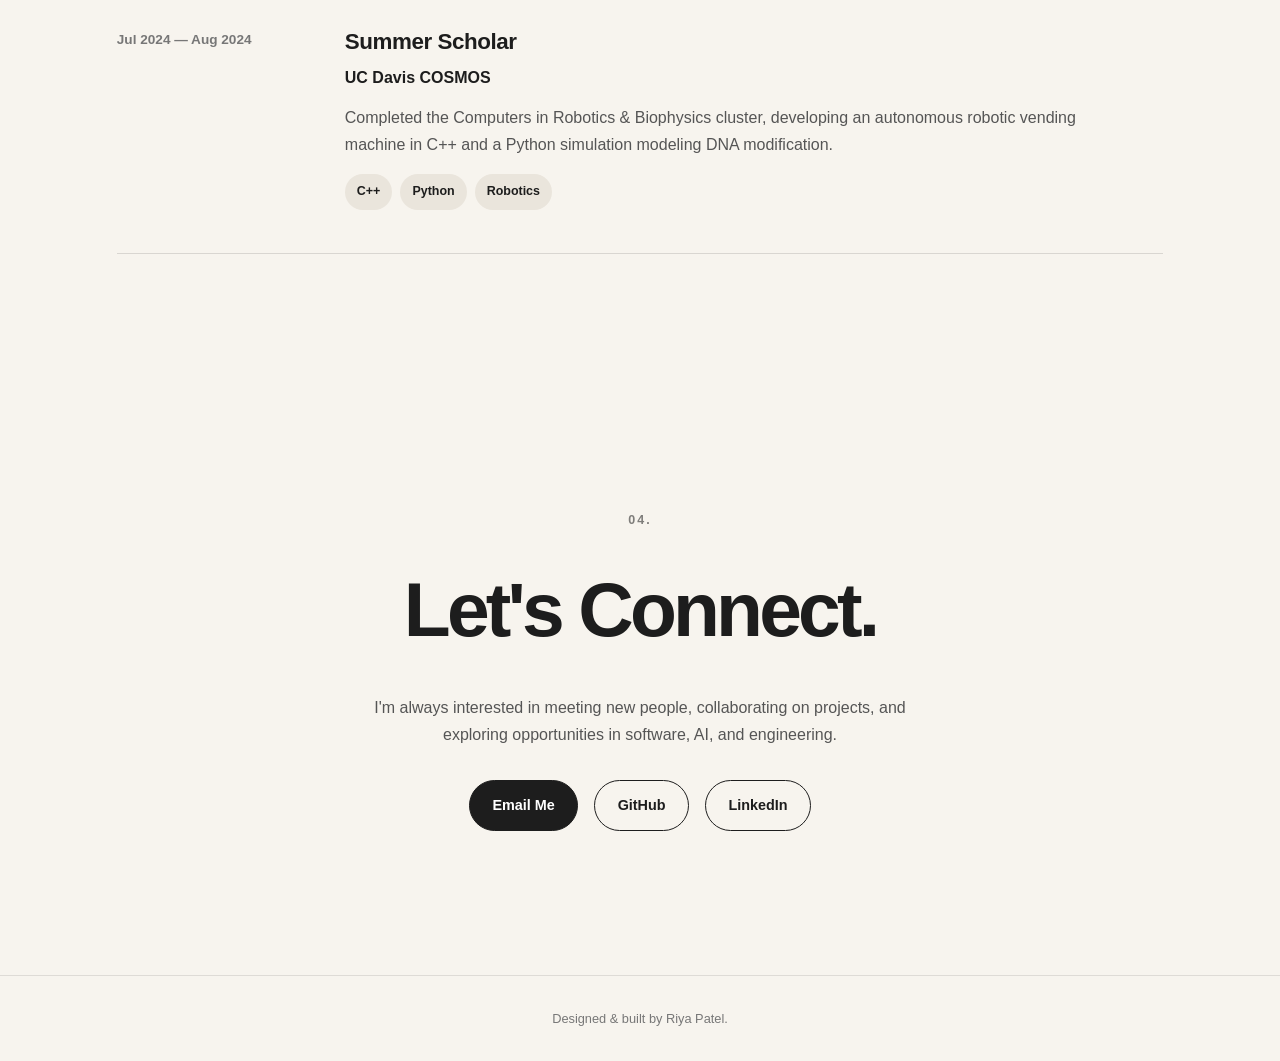
==== commit 98e1cbe2: "Update portfolio website" ====
--- a/index.html
+++ b/index.html
@@ -155,7 +155,7 @@
                     >
 
                     <img
-                        src="Images/BalloonTwo.JPG"
+                        src="Images/BalloonFour.JPG"
                         alt="BalloonSat hardware"
                     >
 
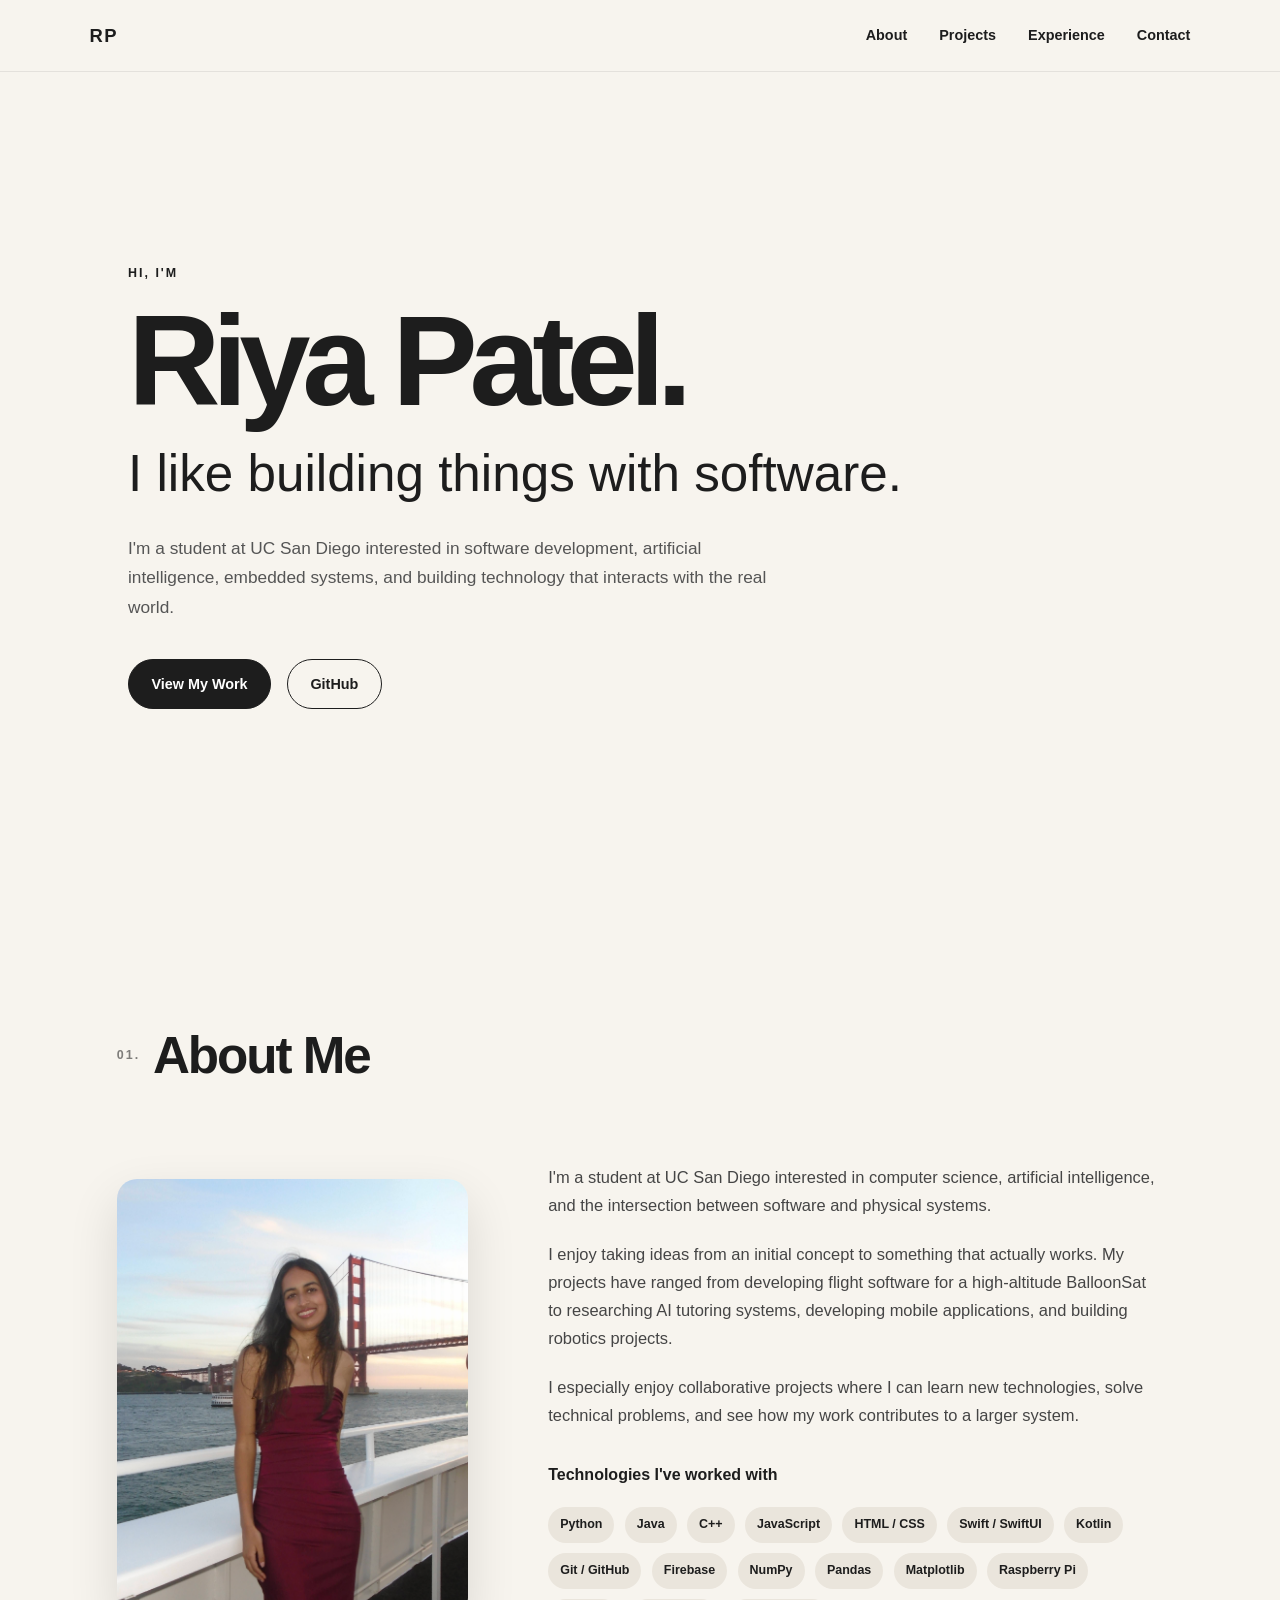
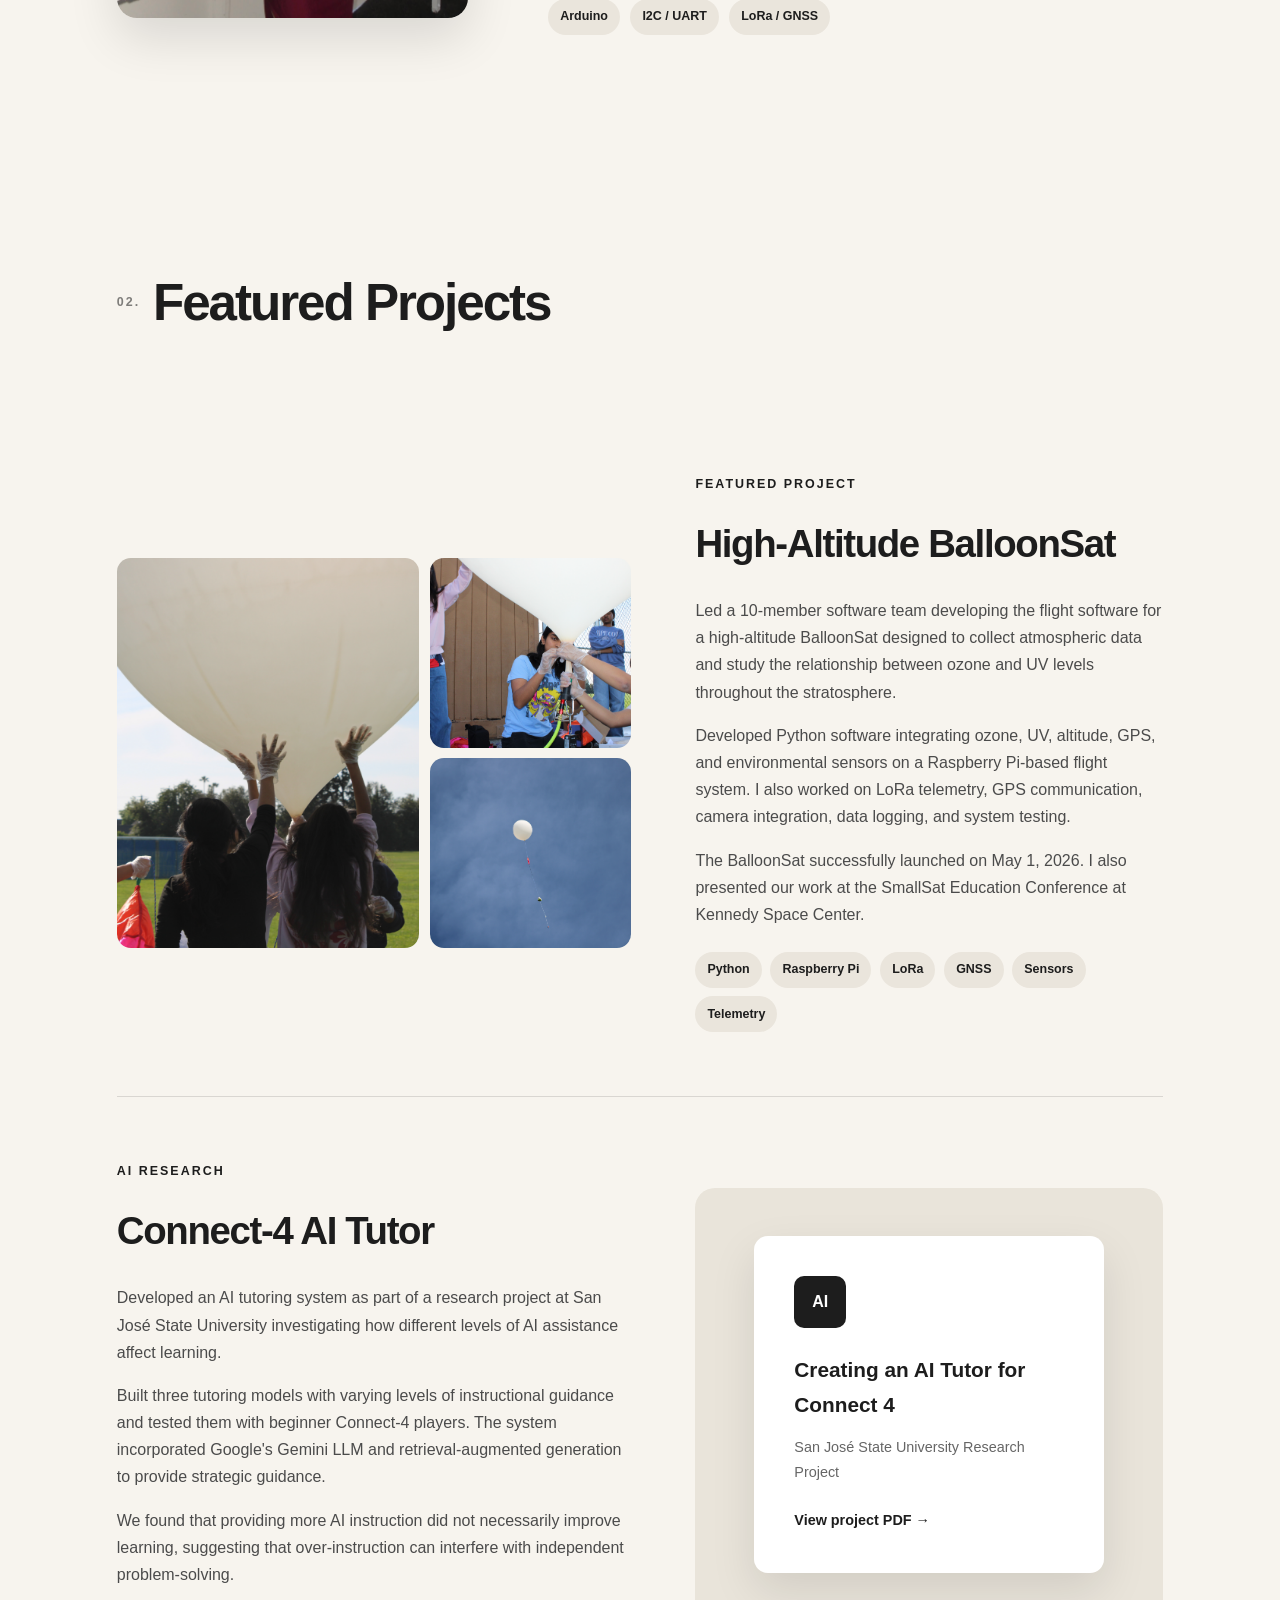
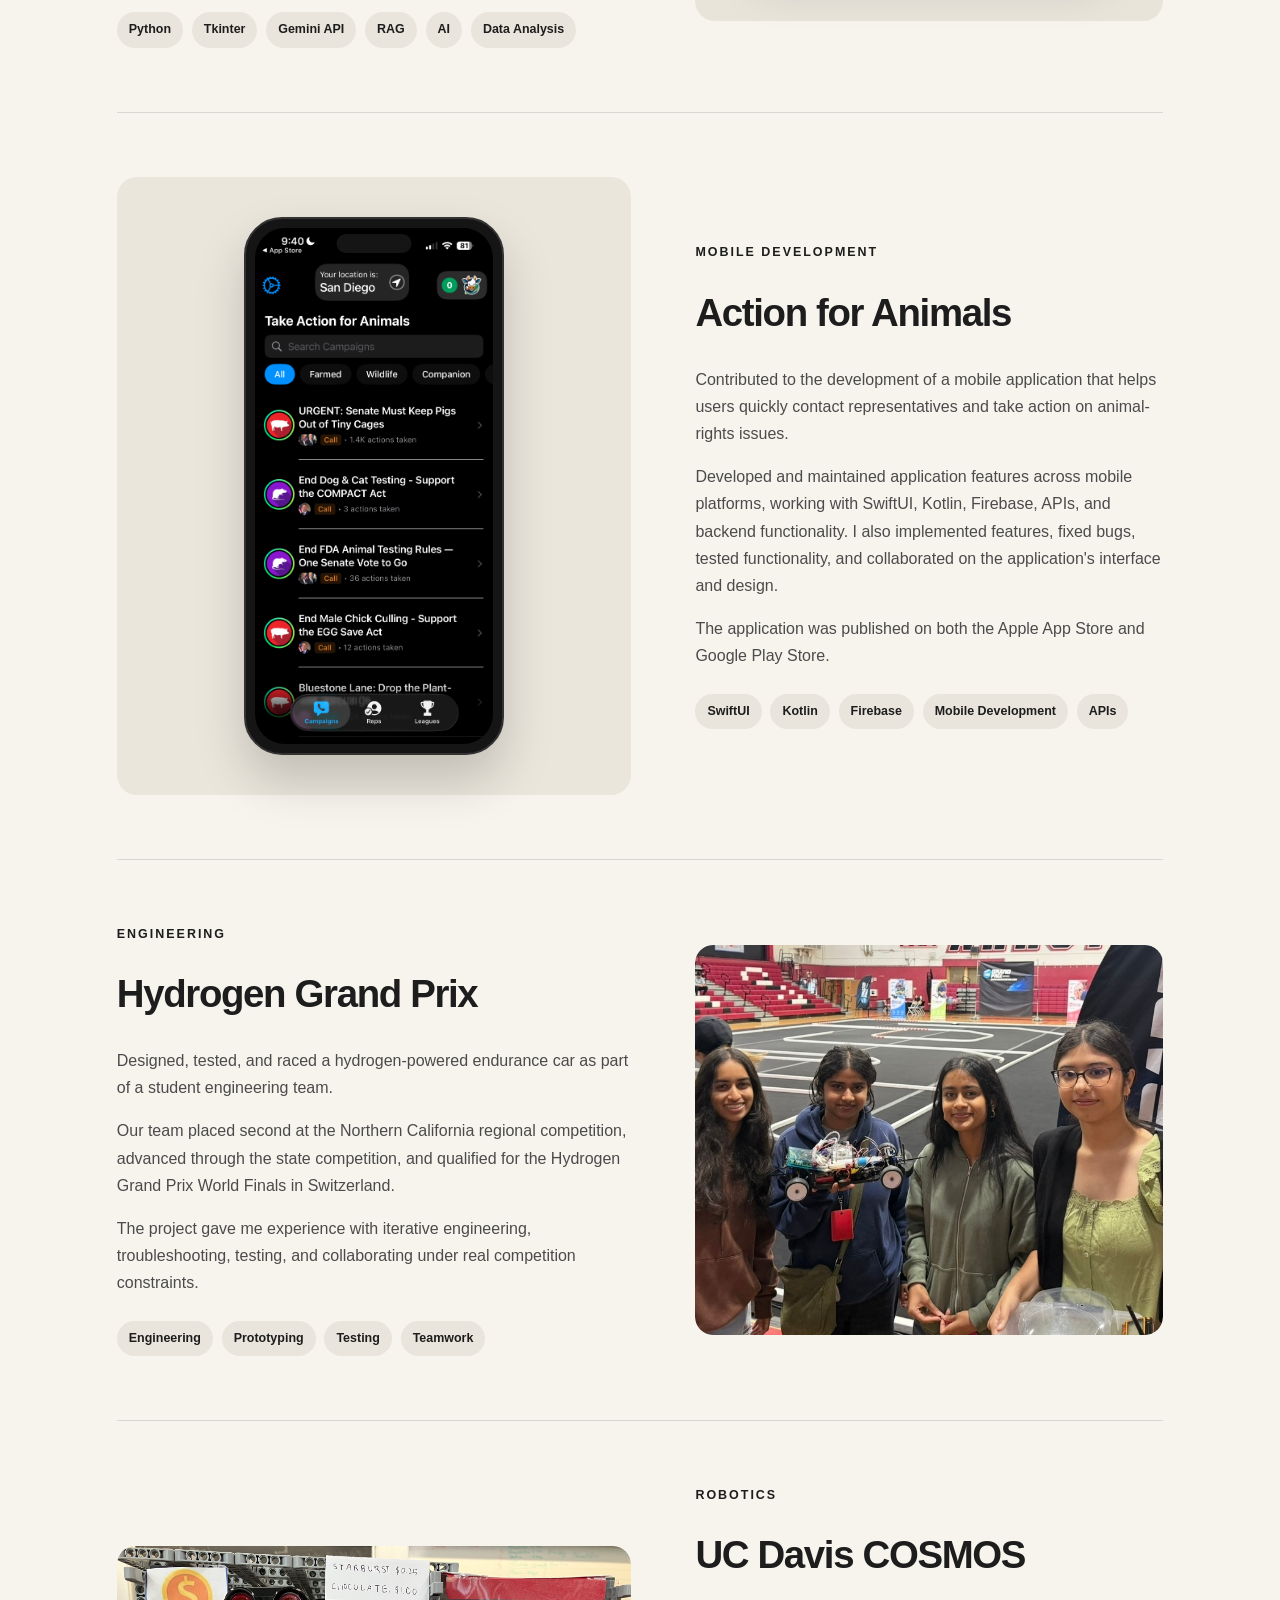
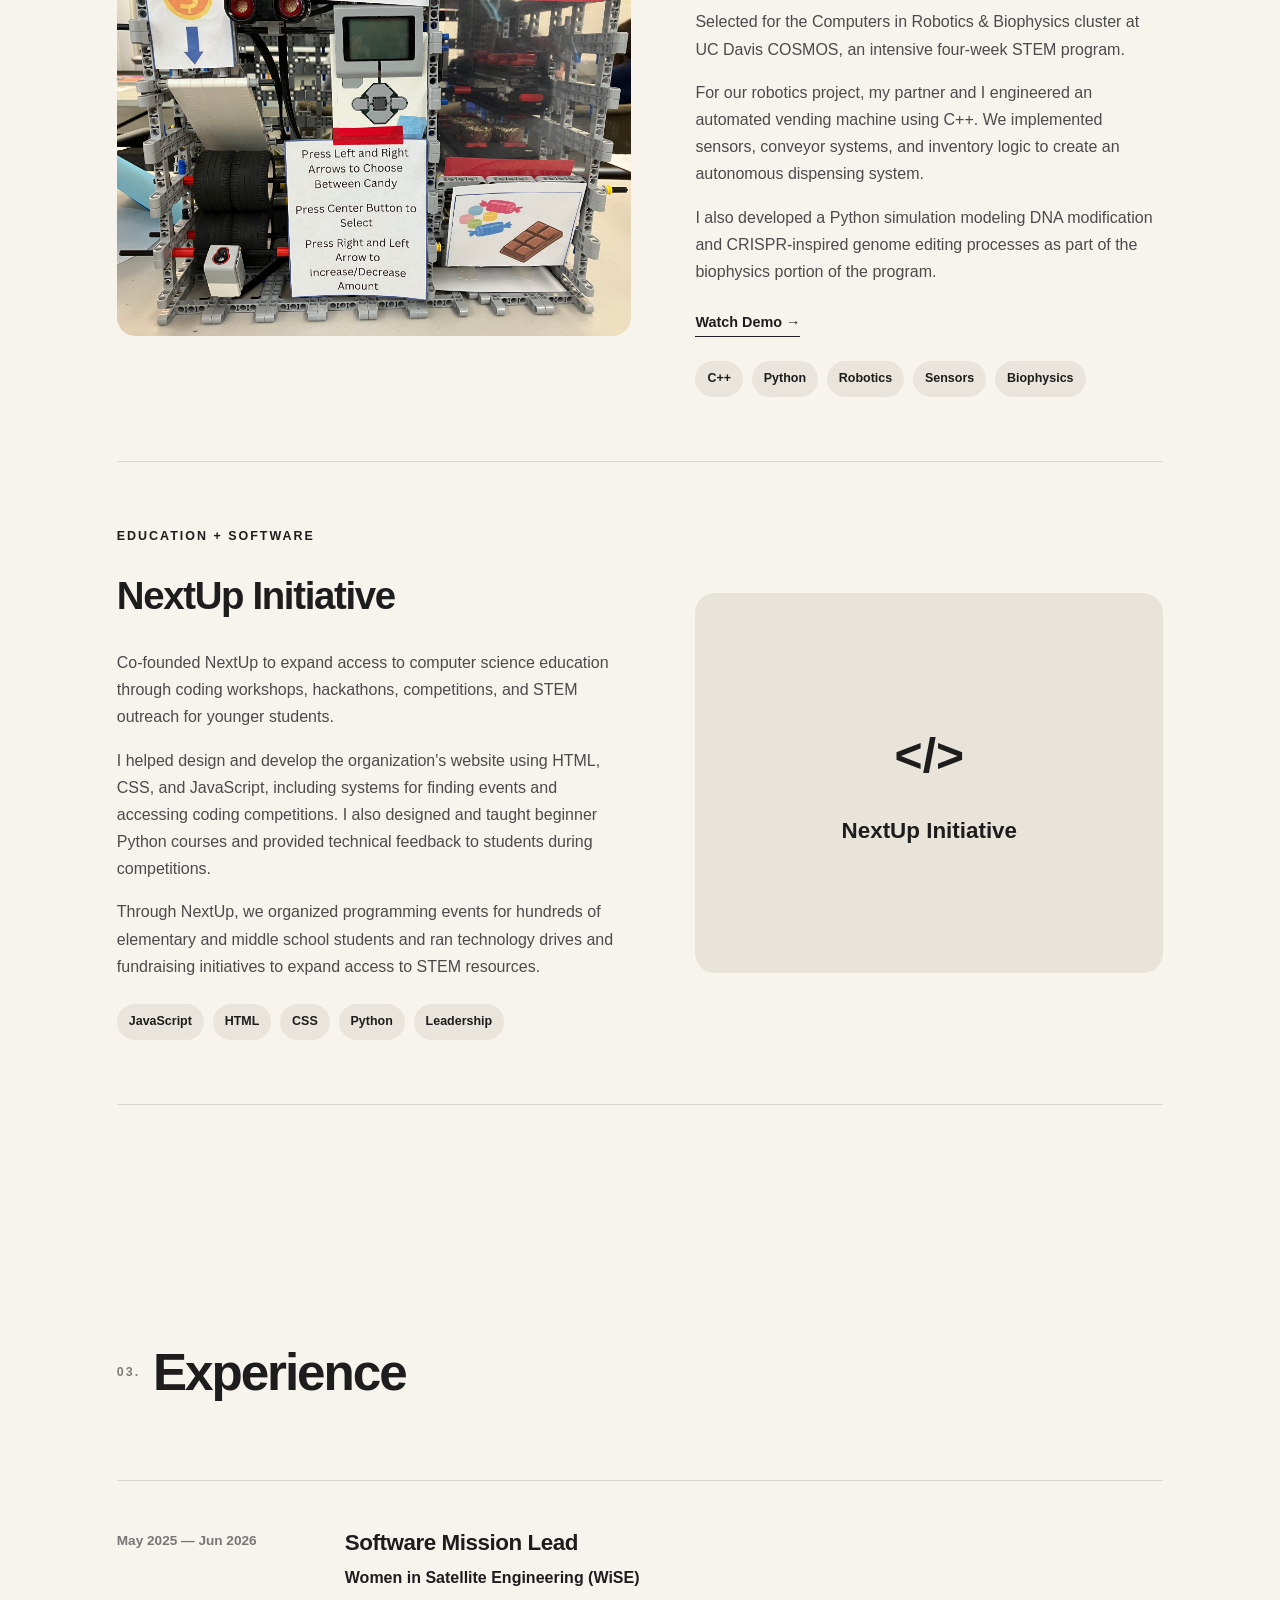
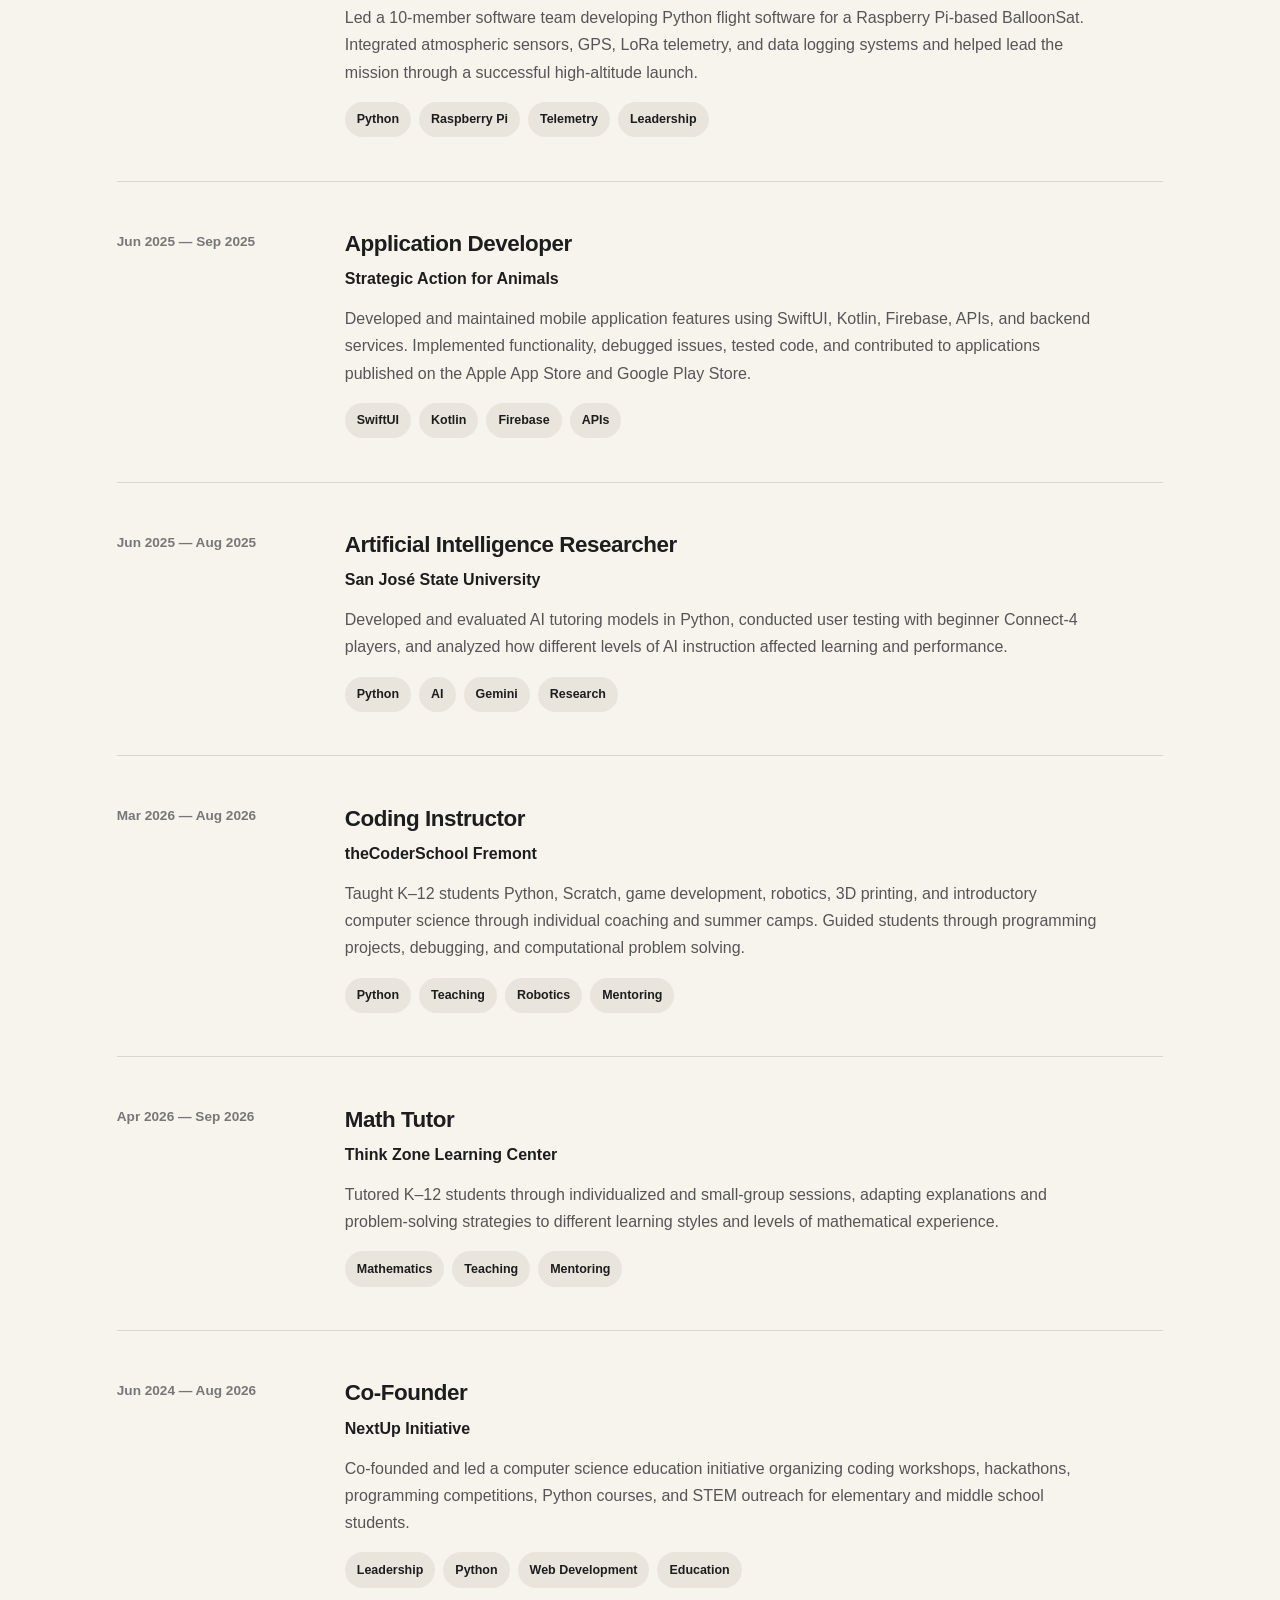
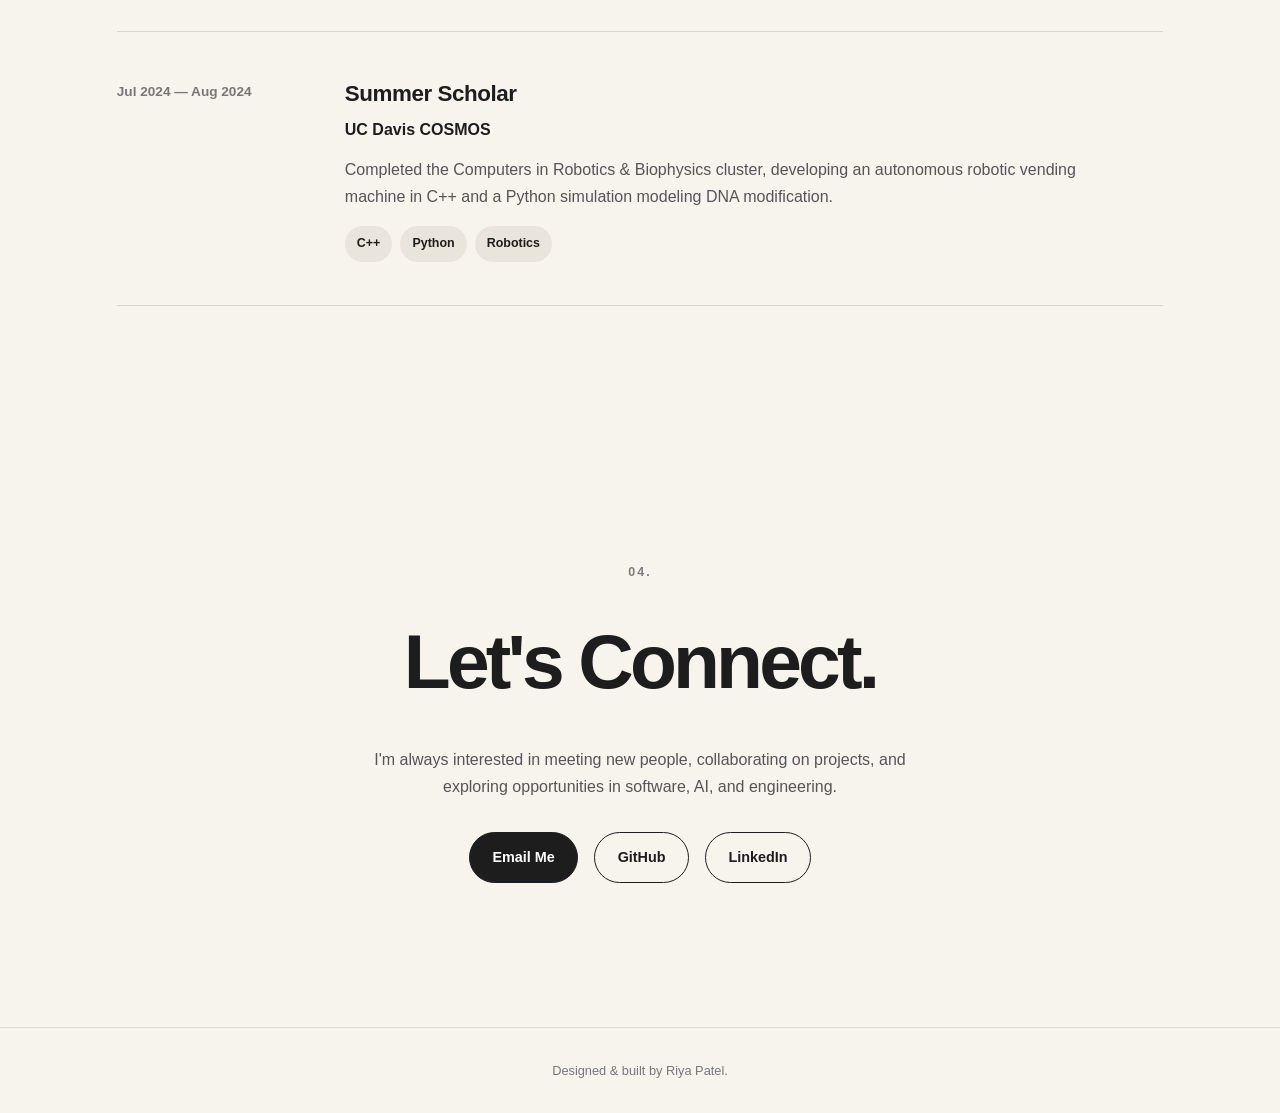
==== commit 22fe436f: "Update portfolio website" ====
--- a/index.html
+++ b/index.html
@@ -371,50 +371,63 @@
             </article>
 
 
-            <!-- COSMOS -->
-
-            <article class="project-card">
-
-                <div class="project-placeholder">
-                    <div>
-                        <span>C++</span>
-                        <h4>Robotic Vending Machine</h4>
-                    </div>
-                </div>
-
-                <div class="project-content">
-
-                    <p class="project-label">ROBOTICS</p>
-
-                    <h3>UC Davis COSMOS</h3>
-
-                    <p>
-                        Selected for the Computers in Robotics &amp; Biophysics cluster
-                        at UC Davis COSMOS, an intensive four-week STEM program.
-                    </p>
-
-                    <p>
-                        For our robotics project, my partner and I engineered an
-                        automated vending machine using C++. We implemented sensors,
-                        conveyor systems, and inventory logic to create an autonomous
-                        dispensing system.
-                    </p>
-
-                    <p>
-                        I also developed a Python simulation modeling DNA modification
-                        and CRISPR-inspired genome editing processes as part of the
-                        biophysics portion of the program.
-                    </p>
-
-                    <div class="project-tech">
-                        <span>C++</span>
-                        <span>Python</span>
-                        <span>Robotics</span>
-                        <span>Sensors</span>
-                        <span>Biophysics</span>
-                    </div>
-
-                </div>
+<!-- COSMOS -->
+
+<article class="project-card">
+
+    <div class="project-images cosmos-image">
+        <img
+            src="Images/cosmosRobot.jpeg"
+            alt="COSMOS robotic vending machine"
+        >
+    </div>
+
+    <div class="project-content">
+
+        <p class="project-label">ROBOTICS</p>
+
+        <h3>UC Davis COSMOS</h3>
+
+        <p>
+            Selected for the Computers in Robotics &amp; Biophysics cluster
+            at UC Davis COSMOS, an intensive four-week STEM program.
+        </p>
+
+        <p>
+            For our robotics project, my partner and I engineered an
+            automated vending machine using C++. We implemented sensors,
+            conveyor systems, and inventory logic to create an autonomous
+            dispensing system.
+        </p>
+
+        <p>
+            I also developed a Python simulation modeling DNA modification
+            and CRISPR-inspired genome editing processes as part of the
+            biophysics portion of the program.
+        </p>
+
+        <div class="project-links">
+            <a
+                href="https://drive.google.com/file/d/1t8THHdseAJWjHHsnWfP5wS4cr0wKWml2/view?usp=sharing"
+                target="_blank"
+                rel="noopener noreferrer"
+                class="project-demo-link"
+            >
+                Watch Demo →
+            </a>
+        </div>
+
+        <div class="project-tech">
+            <span>C++</span>
+            <span>Python</span>
+            <span>Robotics</span>
+            <span>Sensors</span>
+            <span>Biophysics</span>
+        </div>
+
+    </div>
+
+
 
             </article>
 
--- a/style.css
+++ b/style.css
@@ -517,7 +517,39 @@
     text-decoration: underline;
 }
 
-
+/* =========================
+   COSMOS
+   ========================= */
+
+.cosmos-image img {
+    width: 100%;
+    height: 390px;
+
+    object-fit: cover;
+
+    border-radius: 18px;
+}
+
+.project-links {
+    margin-top: 1.4rem;
+}
+
+.project-demo-link {
+    display: inline-block;
+
+    font-size: 0.9rem;
+    font-weight: 700;
+
+    border-bottom: 1px solid #1d1d1d;
+
+    padding-bottom: 2px;
+
+    transition: opacity 0.2s ease;
+}
+
+.project-demo-link:hover {
+    opacity: 0.55;
+}
 /* =========================
    PROJECT PLACEHOLDER
    ========================= */
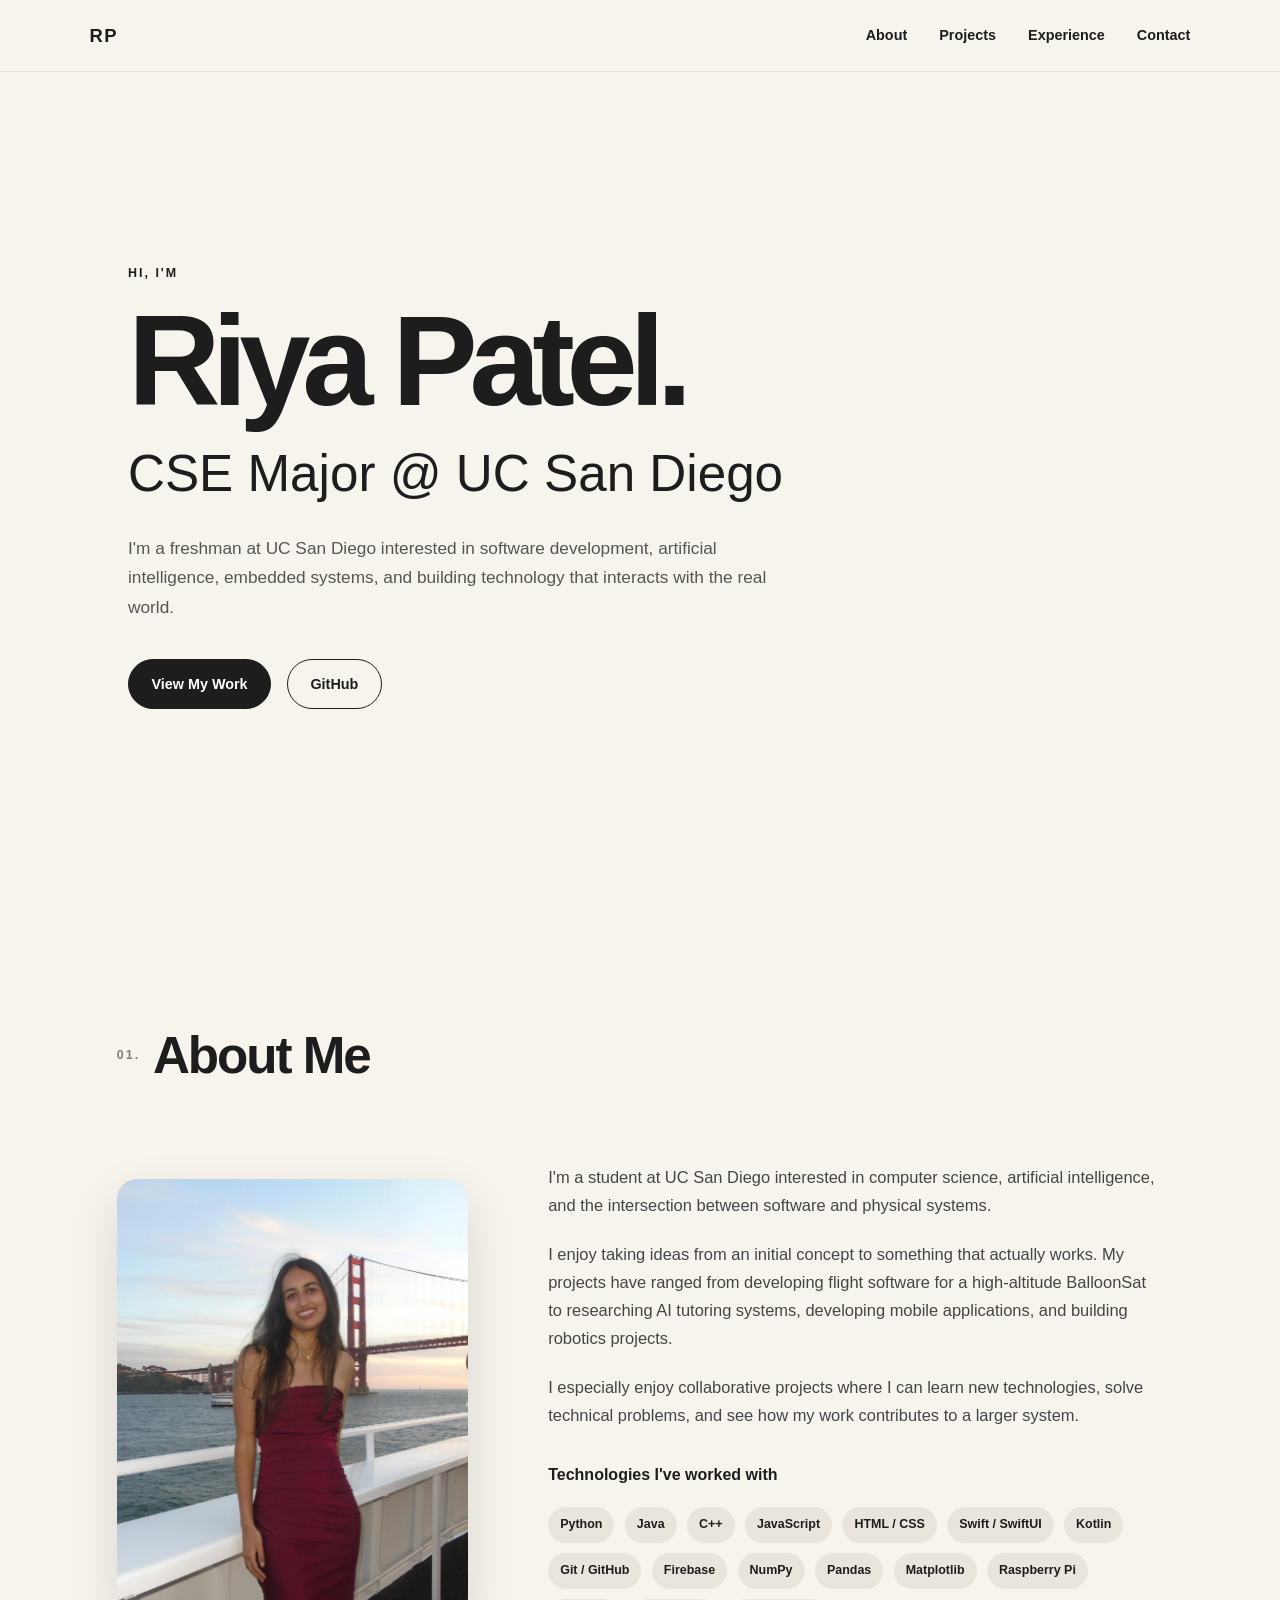
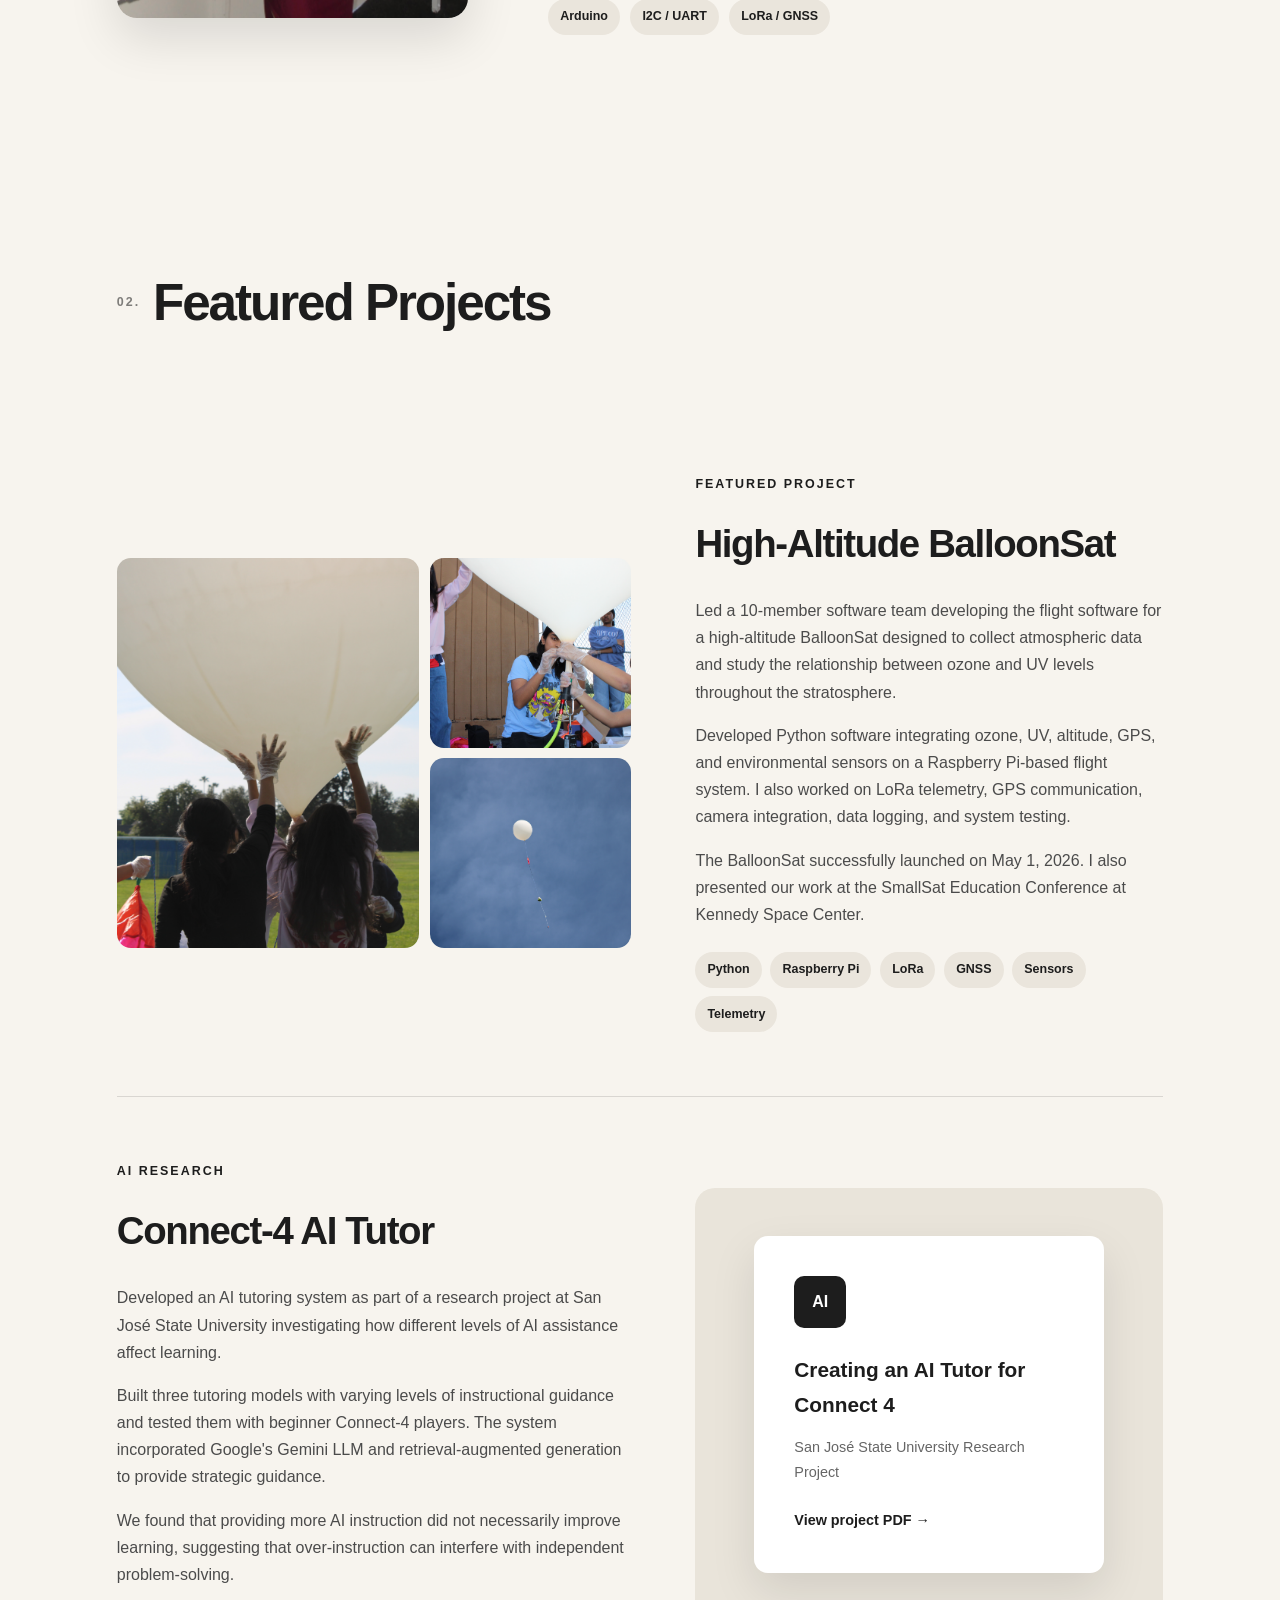
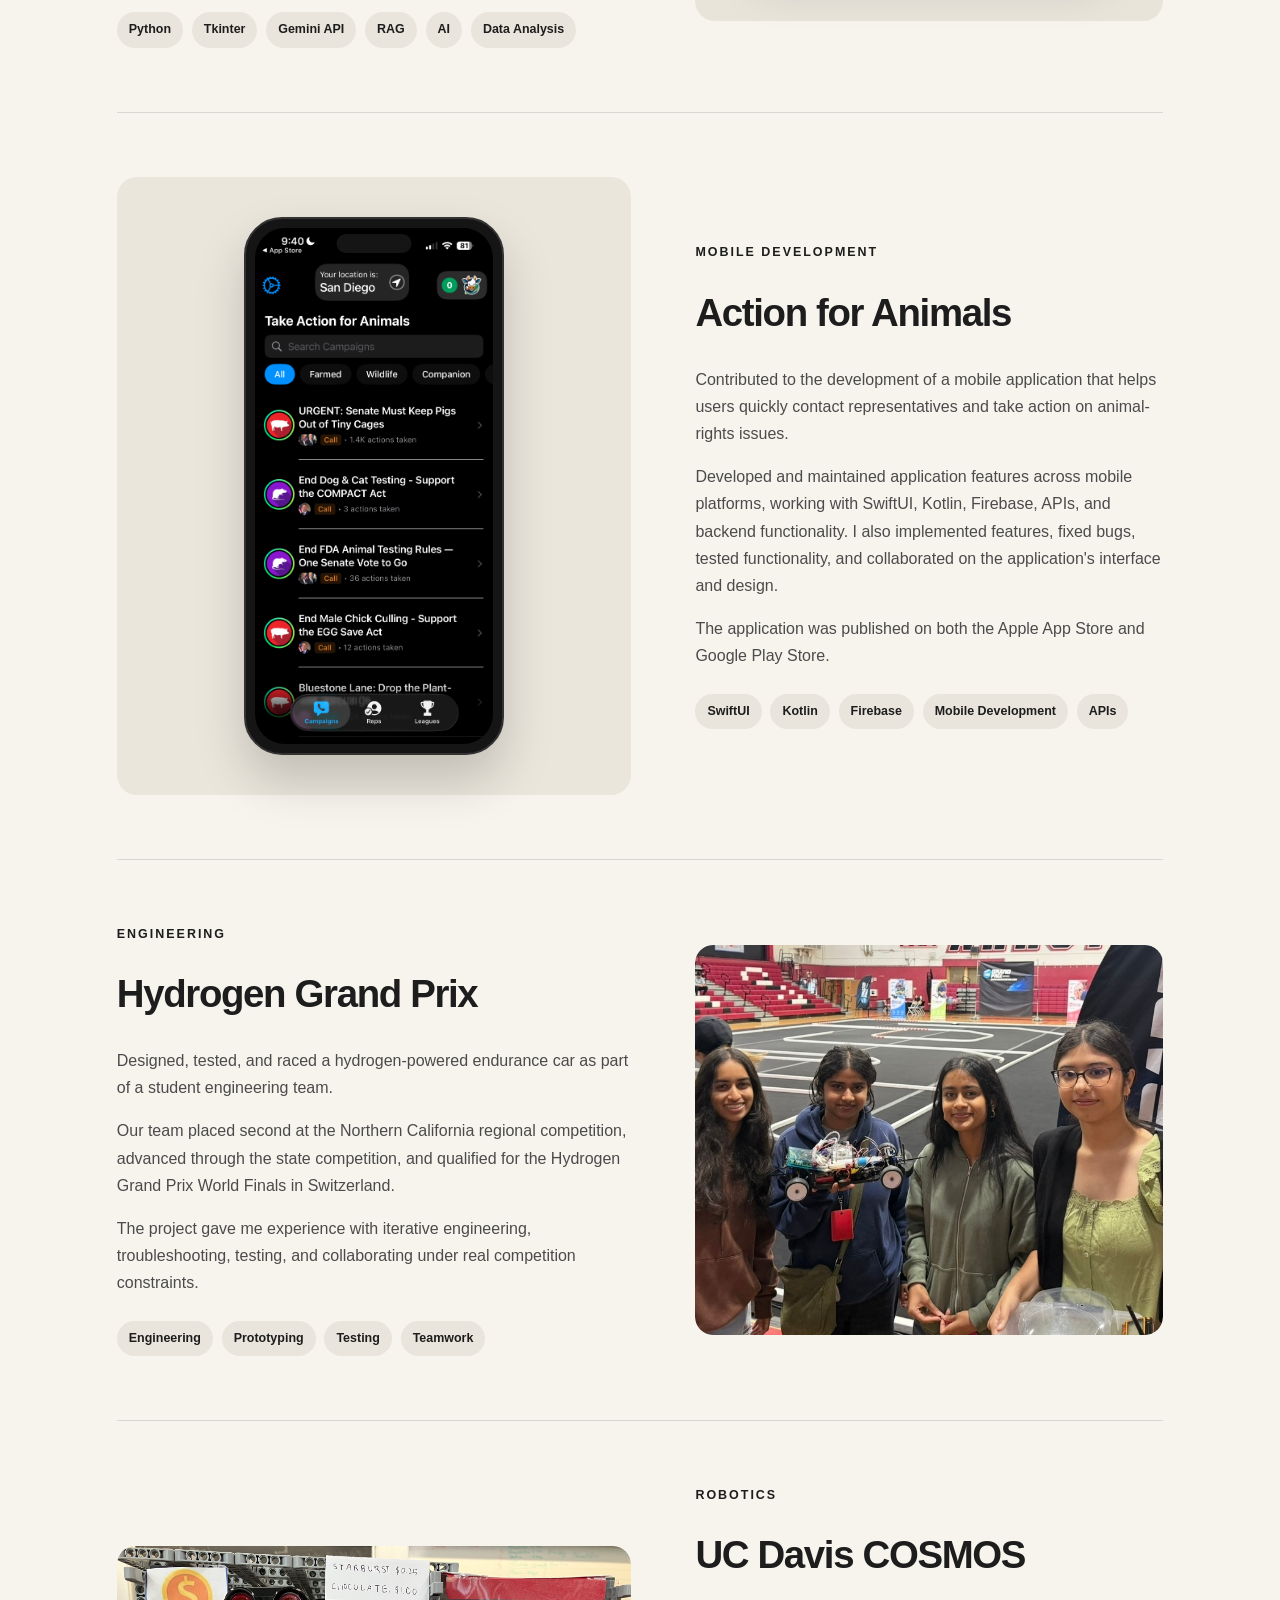
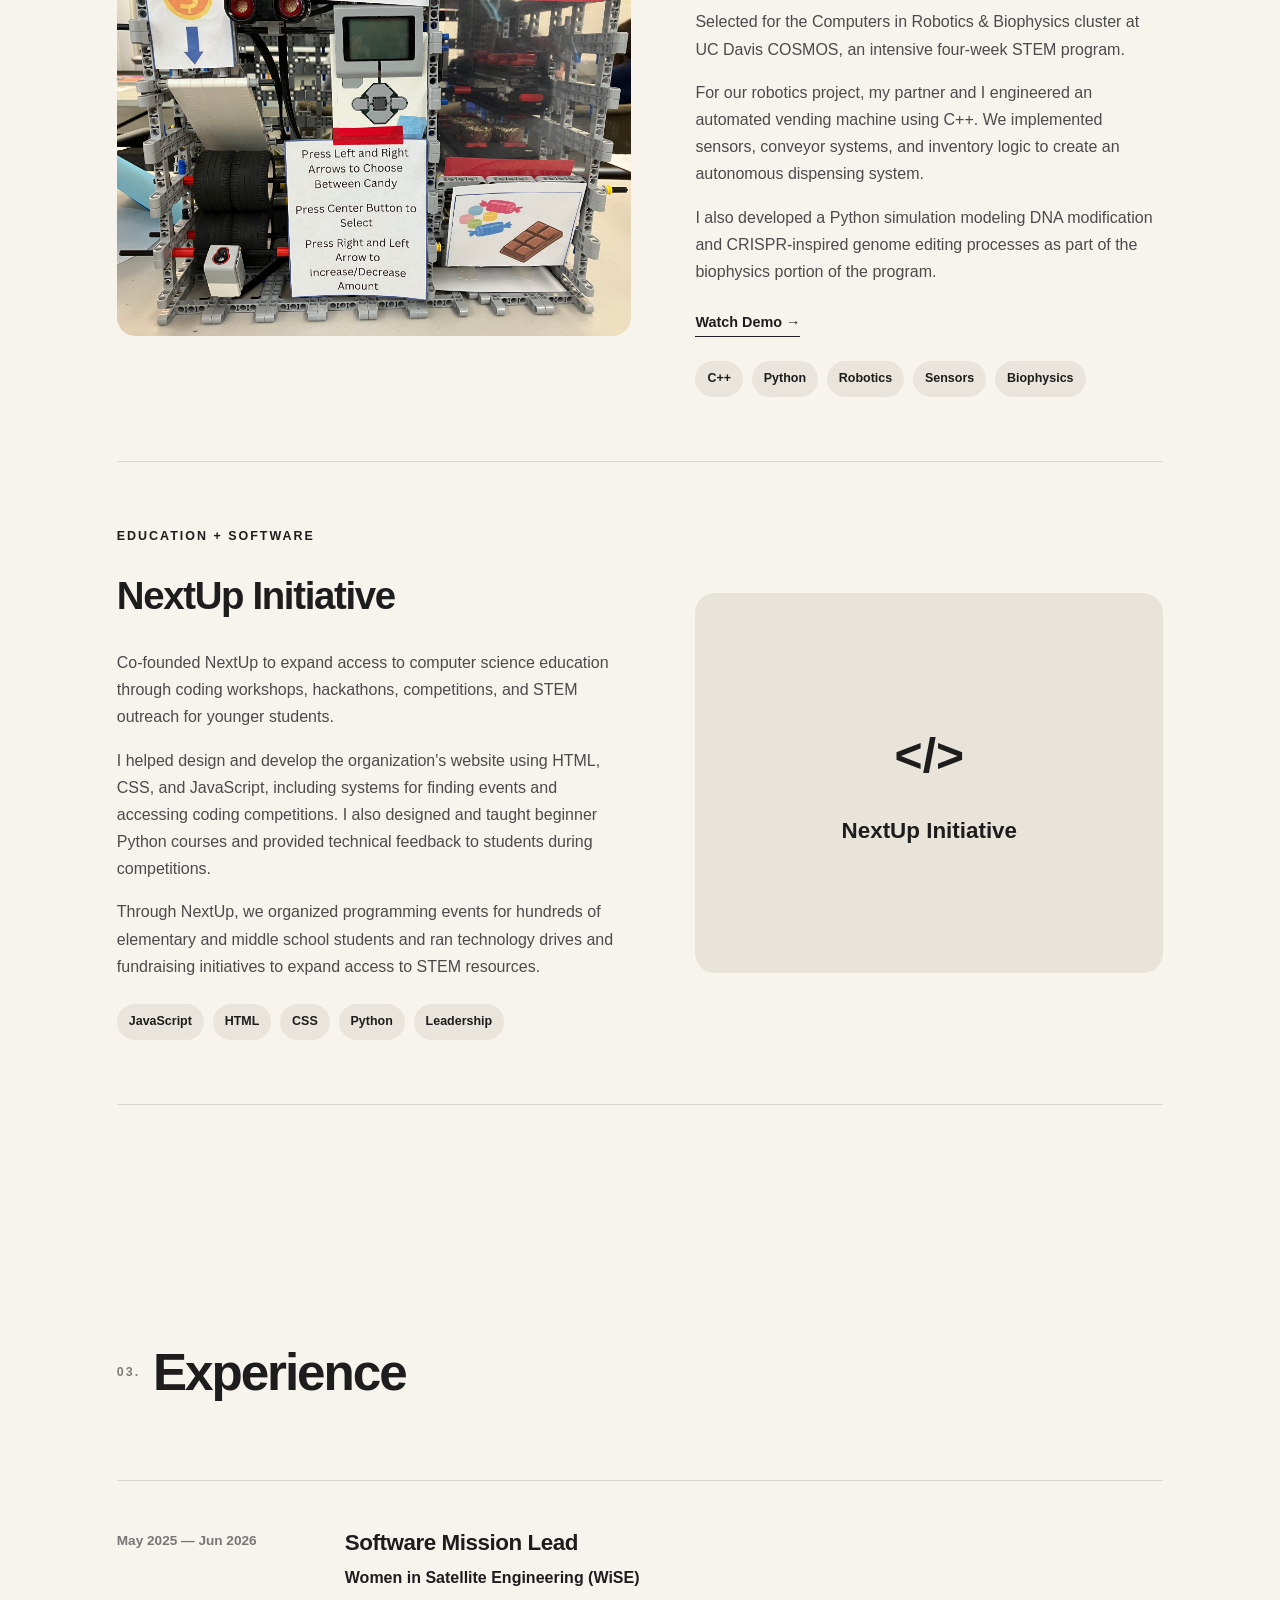
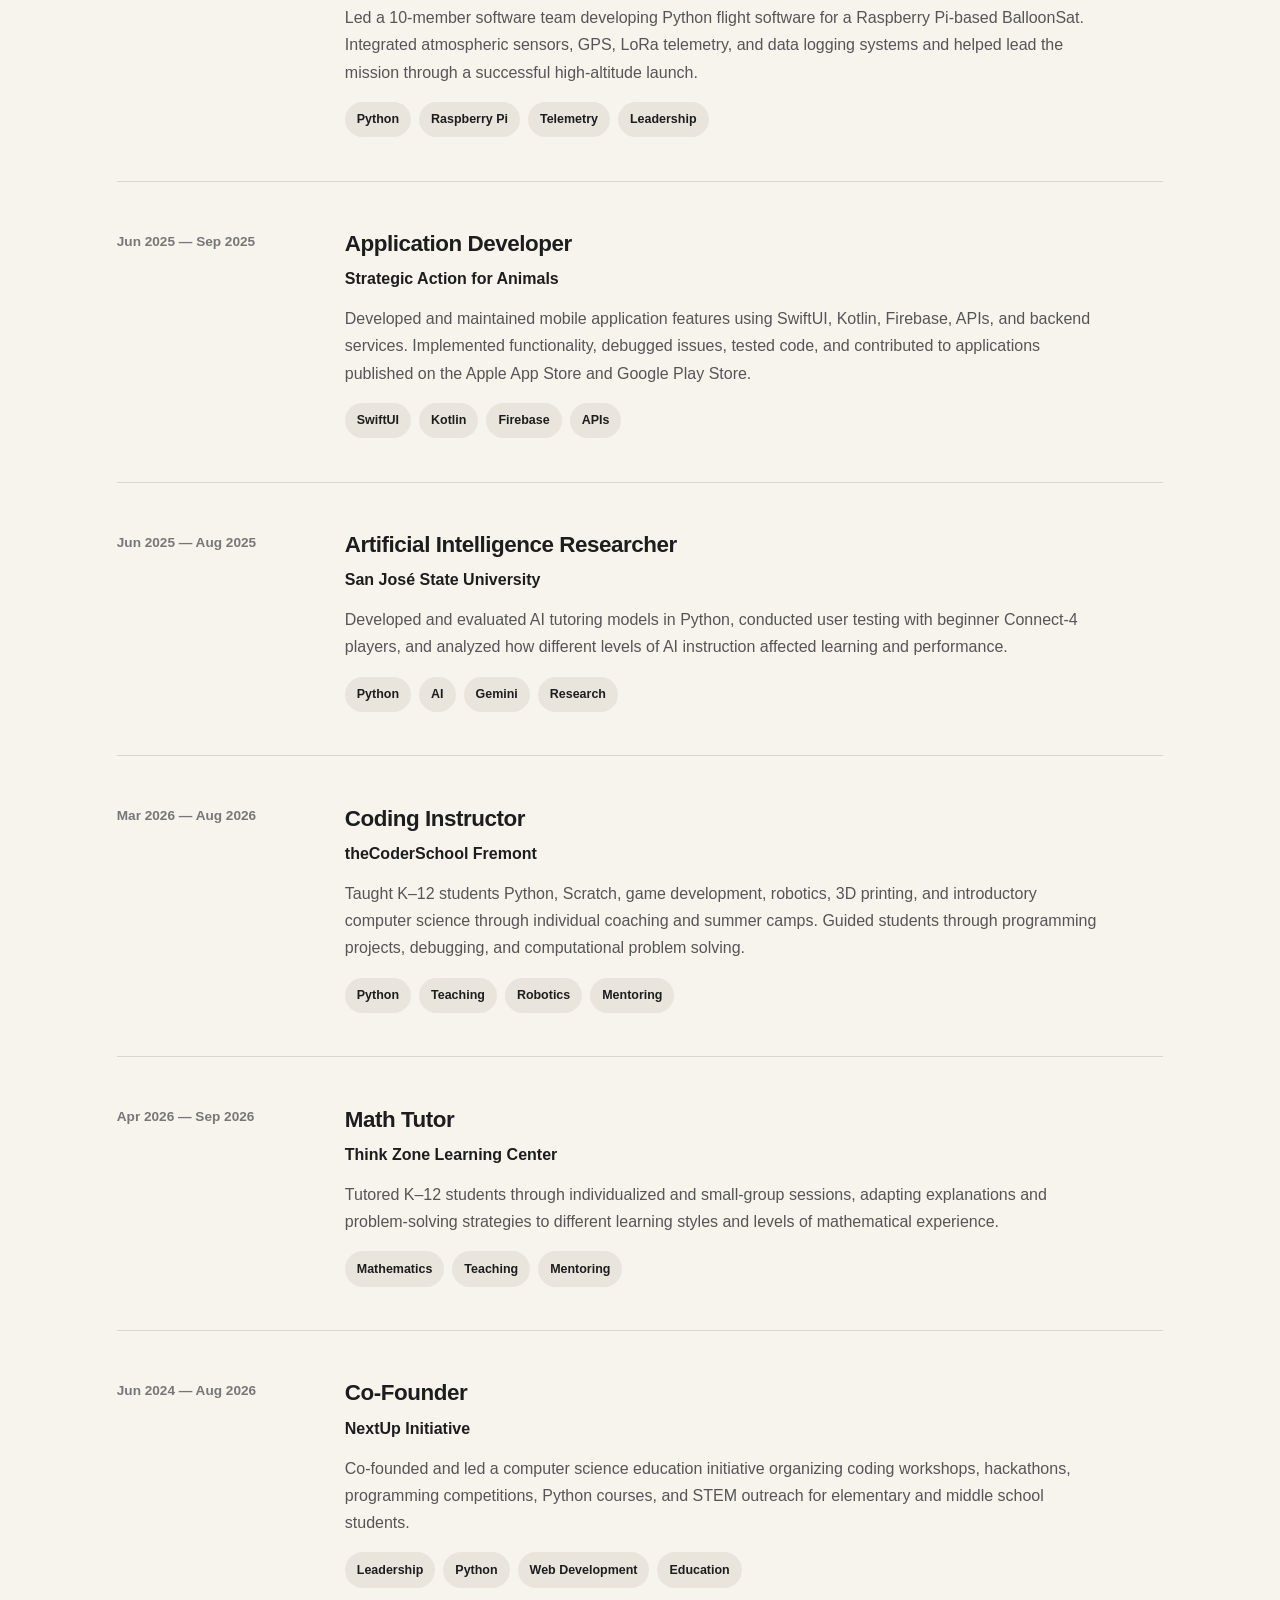
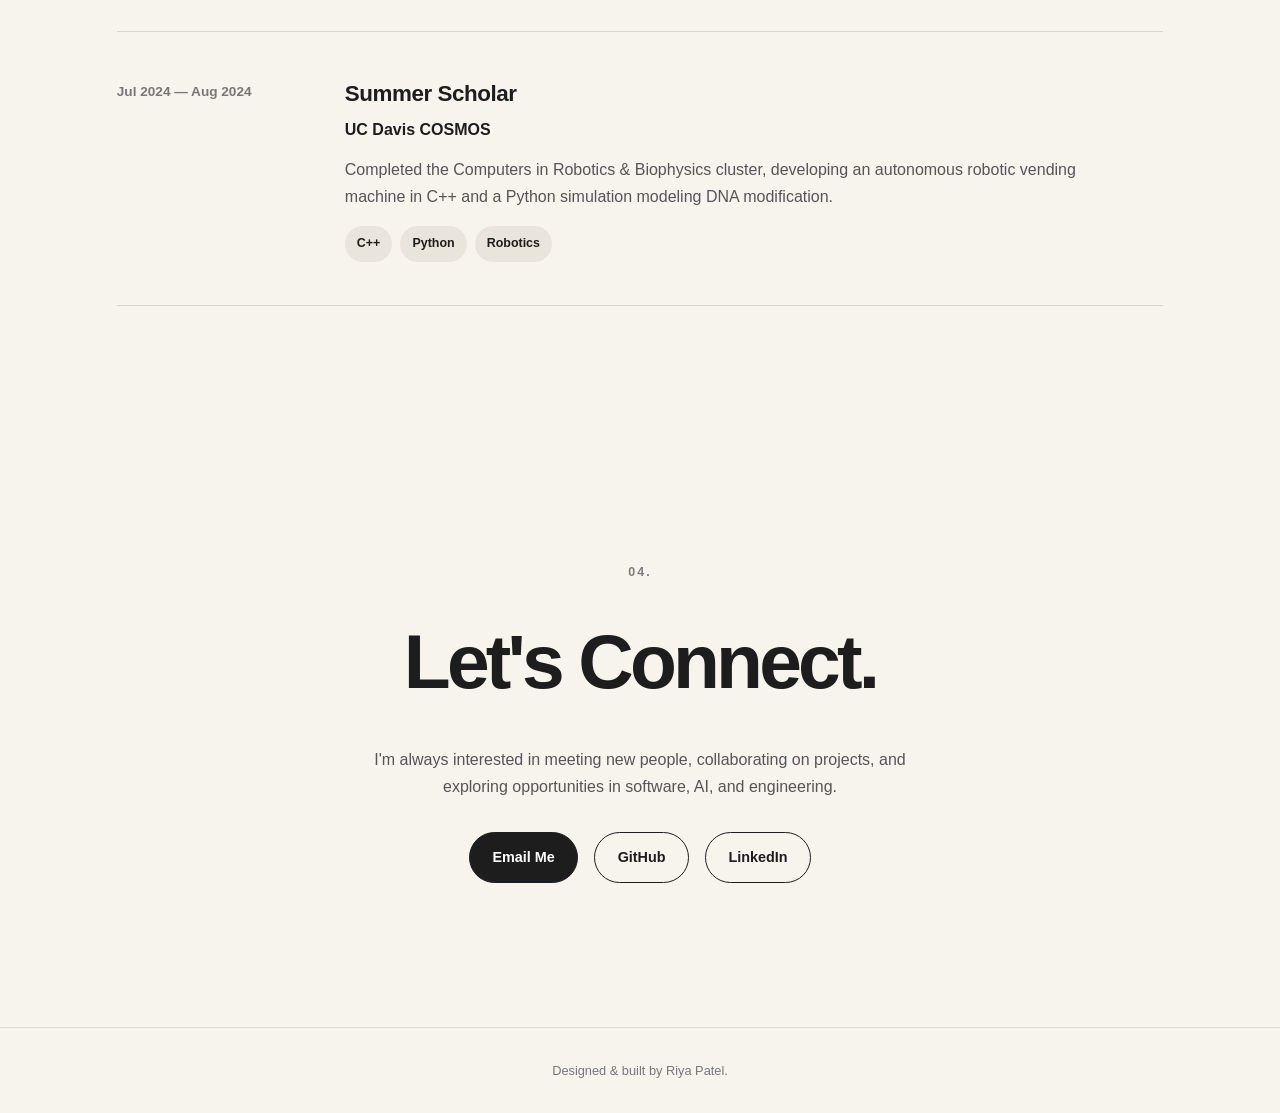
==== commit 837010c5: "Update portfolio website" ====
--- a/index.html
+++ b/index.html
@@ -39,10 +39,10 @@
 
             <h1>Riya Patel.</h1>
 
-            <h2>I like building things with software.</h2>
+            <h2>CSE Major @ UC San Diego</h2>
 
             <p class="hero-description">
-                I'm a student at UC San Diego interested in software development,
+                I'm a freshman at UC San Diego interested in software development,
                 artificial intelligence, embedded systems, and building technology
                 that interacts with the real world.
             </p>
@@ -751,7 +751,7 @@
 
                 <!-- Replace # with your LinkedIn URL -->
                 <a
-                    href="#"
+                    href="https://www.linkedin.com/in/riyarpatel2008"
                     target="_blank"
                     rel="noopener noreferrer"
                     class="button secondary-button"
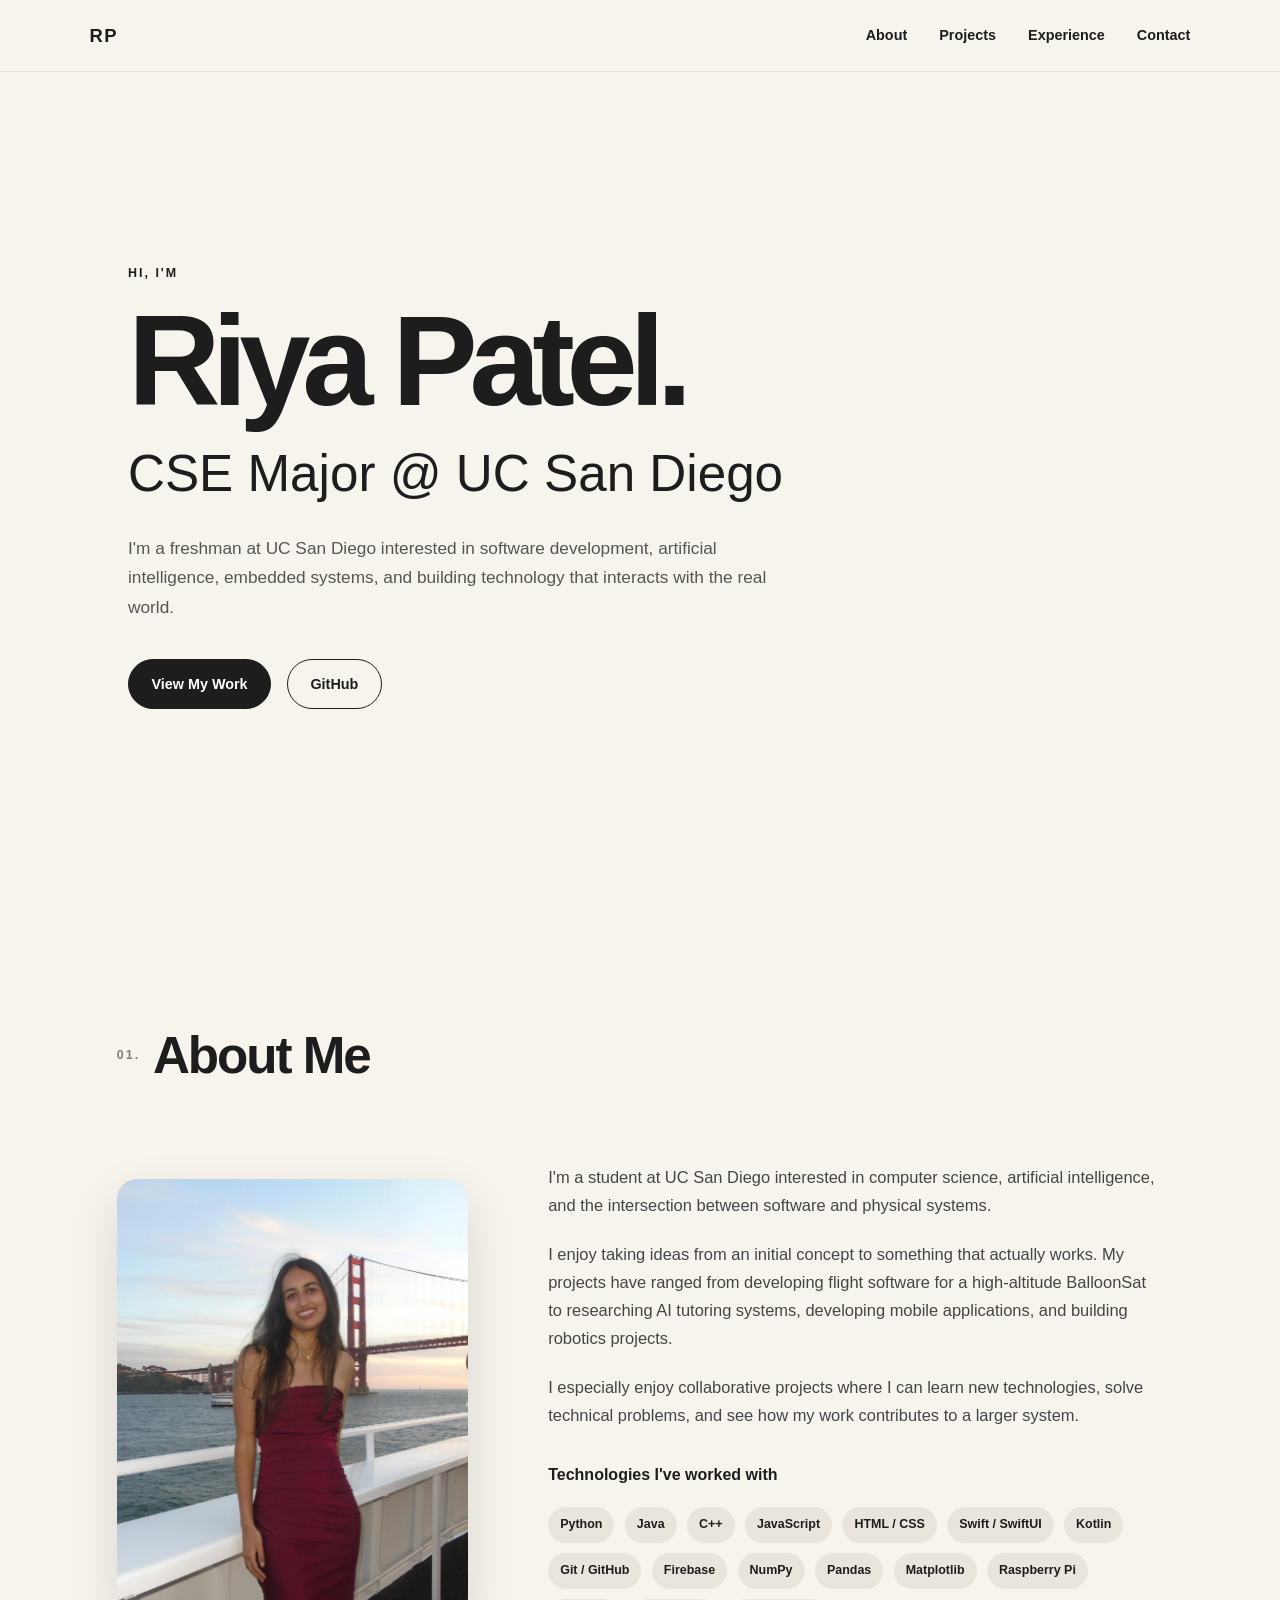
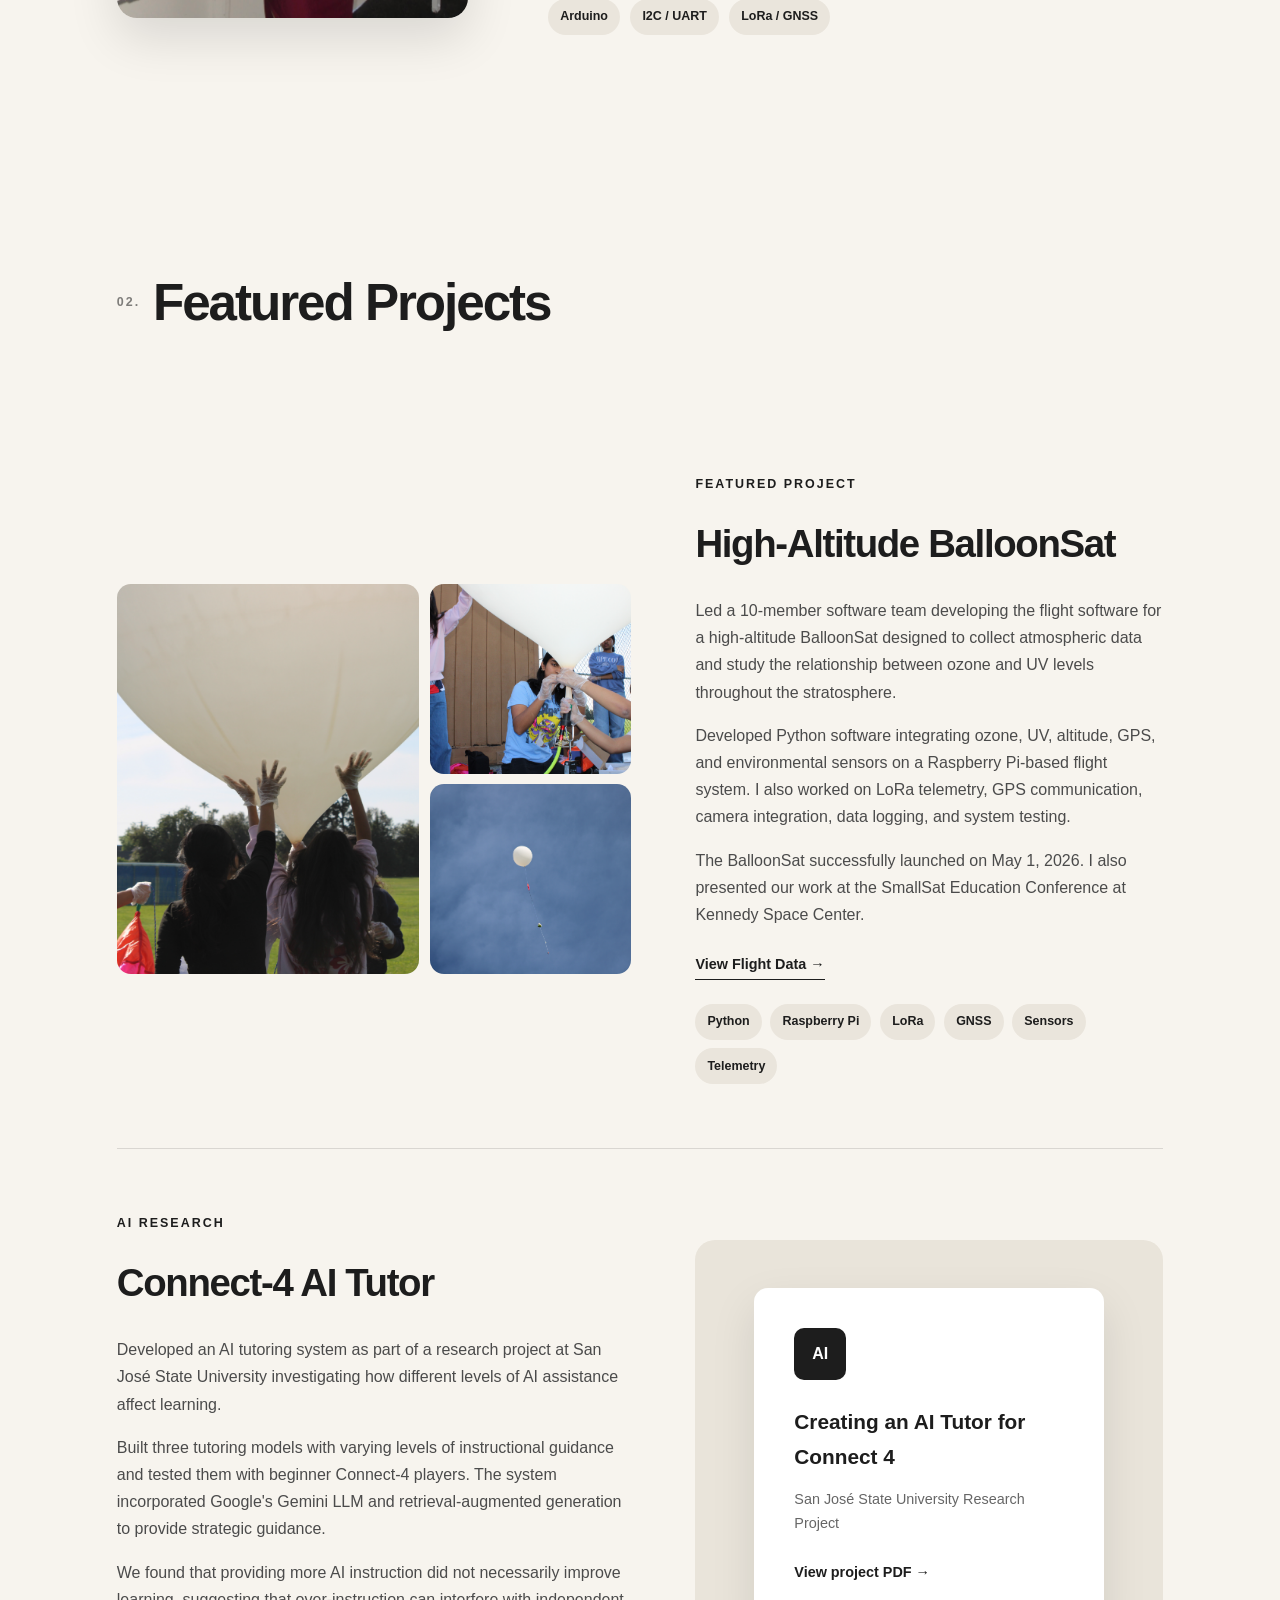
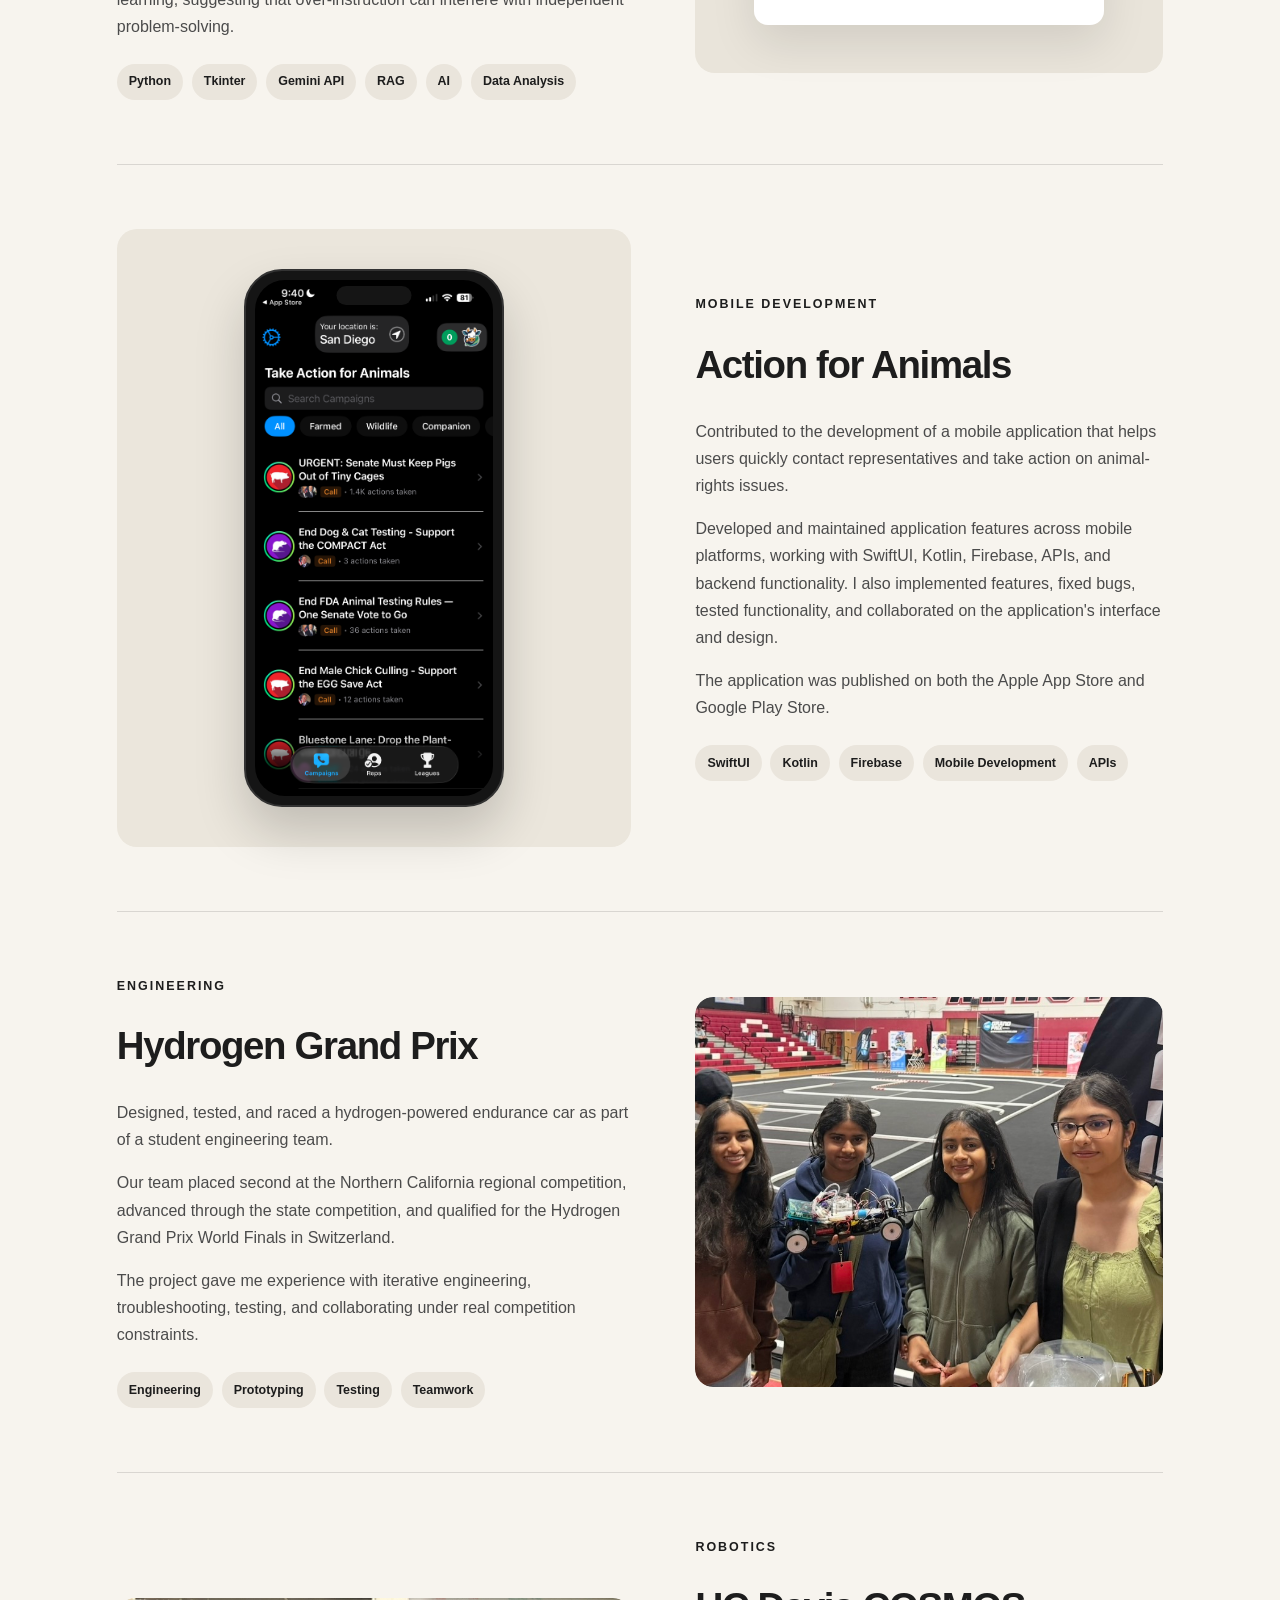
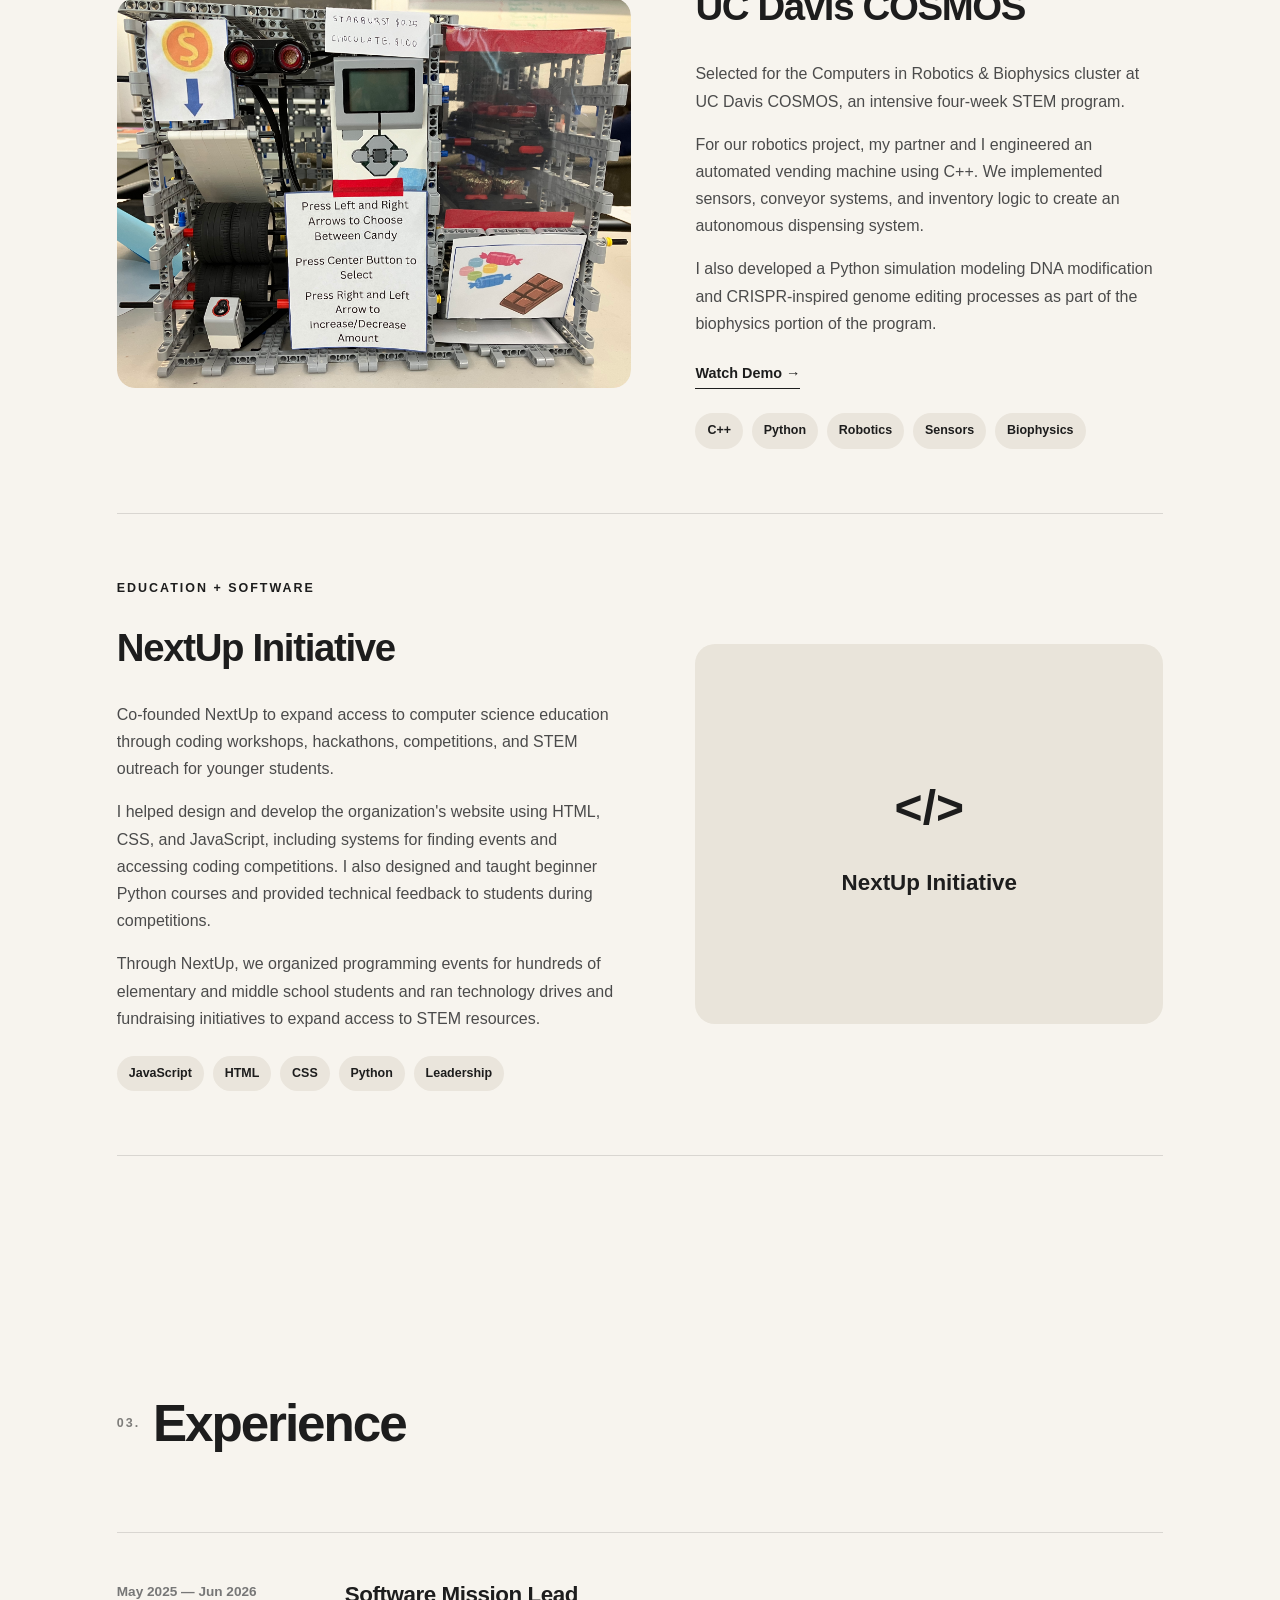
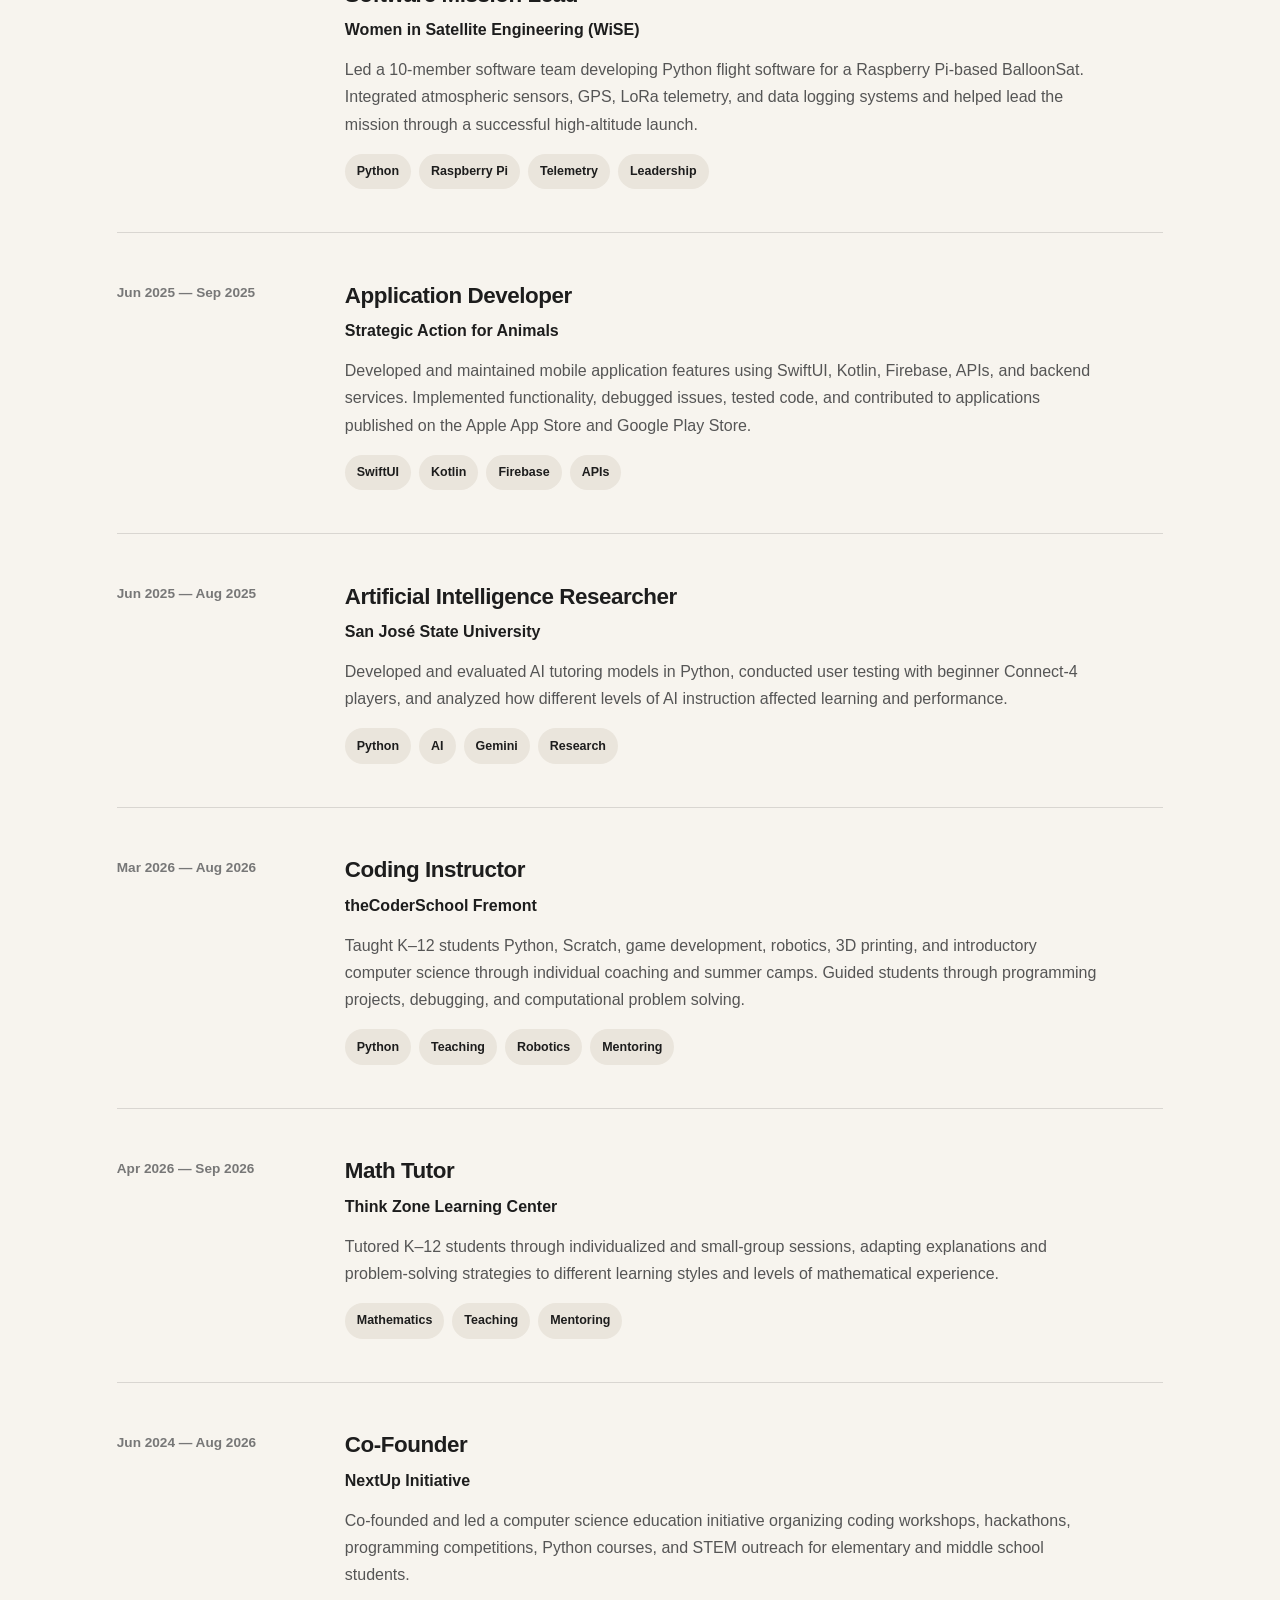
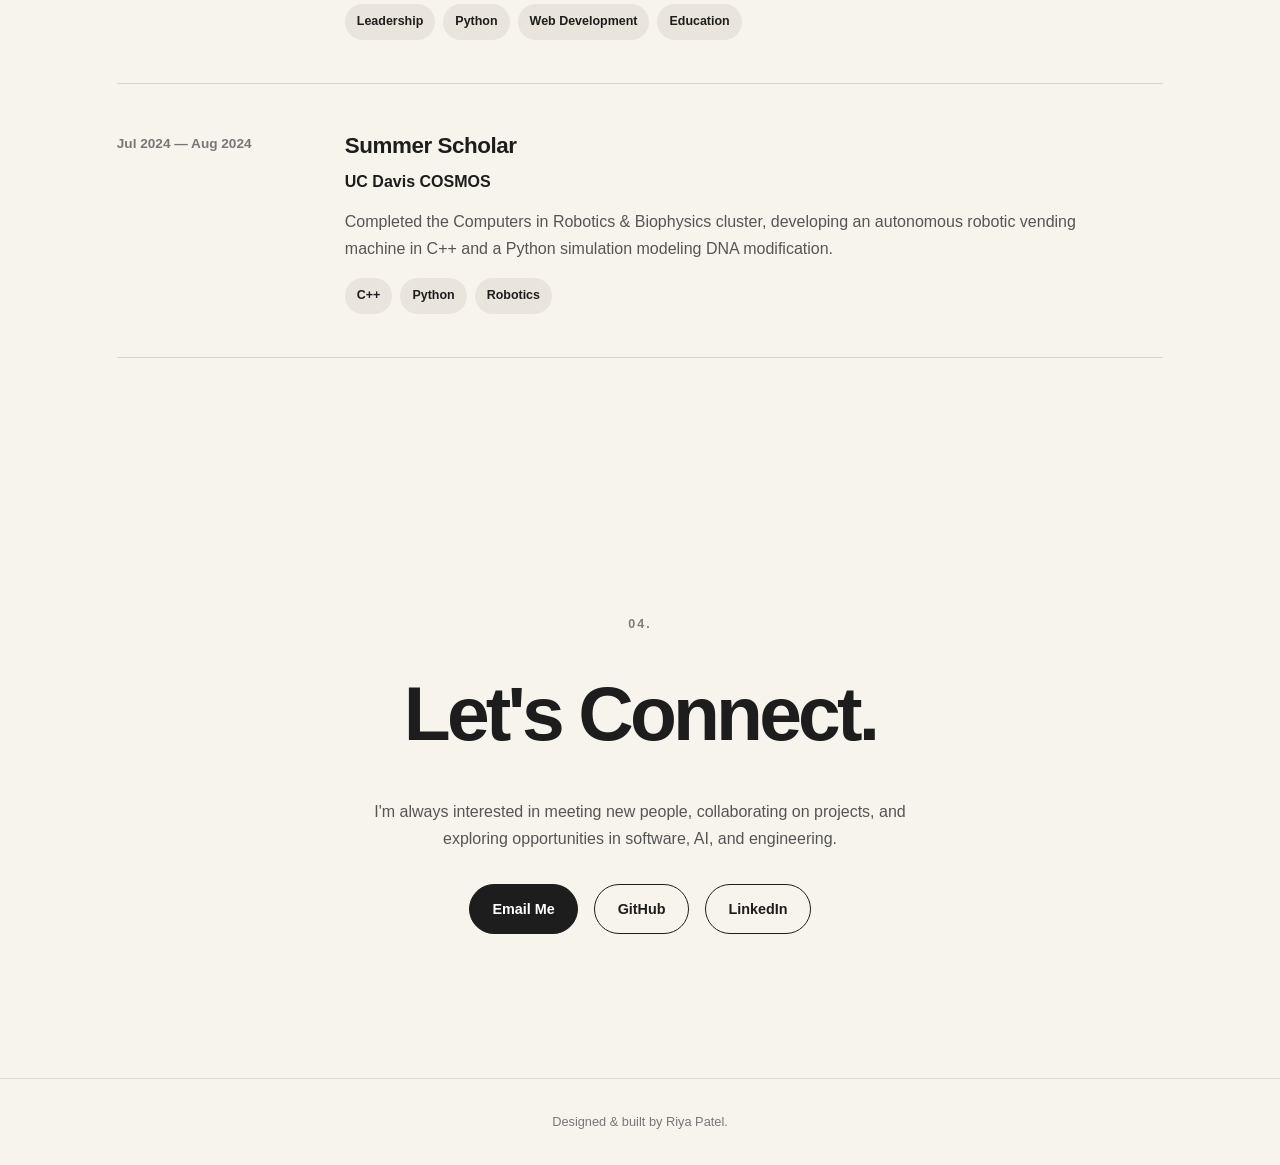
==== commit c34fc53e: "Update portfolio website" ====
--- a/index.html
+++ b/index.html
@@ -144,66 +144,76 @@
             </div>
 
 
-            <!-- BALLOONSAT -->
-
-            <article class="project-card">
-
-                <div class="project-images balloon-gallery">
-                    <img
-                        src="Images/BalloonOne.JPG"
-                        alt="BalloonSat project"
-                    >
-
-                    <img
-                        src="Images/BalloonFour.JPG"
-                        alt="BalloonSat hardware"
-                    >
-
-                    <img
-                        src="Images/BalloonFive.JPG"
-                        alt="BalloonSat launch"
-                    >
-                </div>
-
-                <div class="project-content">
-
-                    <p class="project-label">FEATURED PROJECT</p>
-
-                    <h3>High-Altitude BalloonSat</h3>
-
-                    <p>
-                        Led a 10-member software team developing the flight software
-                        for a high-altitude BalloonSat designed to collect atmospheric
-                        data and study the relationship between ozone and UV levels
-                        throughout the stratosphere.
-                    </p>
-
-                    <p>
-                        Developed Python software integrating ozone, UV, altitude,
-                        GPS, and environmental sensors on a Raspberry Pi-based flight
-                        system. I also worked on LoRa telemetry, GPS communication,
-                        camera integration, data logging, and system testing.
-                    </p>
-
-                    <p>
-                        The BalloonSat successfully launched on May 1, 2026. I also
-                        presented our work at the SmallSat Education Conference at
-                        Kennedy Space Center.
-                    </p>
-
-                    <div class="project-tech">
-                        <span>Python</span>
-                        <span>Raspberry Pi</span>
-                        <span>LoRa</span>
-                        <span>GNSS</span>
-                        <span>Sensors</span>
-                        <span>Telemetry</span>
-                    </div>
-
-                </div>
-
-            </article>
-
+<!-- BALLOONSAT -->
+
+<article class="project-card">
+
+    <div class="project-images balloon-gallery">
+        <img
+            src="Images/BalloonOne.JPG"
+            alt="BalloonSat project"
+        >
+
+        <img
+            src="Images/BalloonFour.JPG"
+            alt="BalloonSat hardware"
+        >
+
+        <img
+            src="Images/BalloonFive.JPG"
+            alt="BalloonSat launch"
+        >
+    </div>
+
+    <div class="project-content">
+
+        <p class="project-label">FEATURED PROJECT</p>
+
+        <h3>High-Altitude BalloonSat</h3>
+
+        <p>
+            Led a 10-member software team developing the flight software
+            for a high-altitude BalloonSat designed to collect atmospheric
+            data and study the relationship between ozone and UV levels
+            throughout the stratosphere.
+        </p>
+
+        <p>
+            Developed Python software integrating ozone, UV, altitude,
+            GPS, and environmental sensors on a Raspberry Pi-based flight
+            system. I also worked on LoRa telemetry, GPS communication,
+            camera integration, data logging, and system testing.
+        </p>
+
+        <p>
+            The BalloonSat successfully launched on May 1, 2026. I also
+            presented our work at the SmallSat Education Conference at
+            Kennedy Space Center.
+        </p>
+
+        <div class="project-links">
+            <a
+                href="https://grafana.v2.sondehub.org/d/HJgOZLq7k/basic?var-Payload=K6ATV-7&amp;from=2026-05-01T23:58:03.000Z&amp;to=2026-05-02T02:04:58.000Z"
+                target="_blank"
+                rel="noopener noreferrer"
+                class="project-demo-link"
+            >
+                View Flight Data →
+            </a>
+        </div>
+
+        <div class="project-tech">
+            <span>Python</span>
+            <span>Raspberry Pi</span>
+            <span>LoRa</span>
+            <span>GNSS</span>
+            <span>Sensors</span>
+            <span>Telemetry</span>
+        </div>
+
+    </div>
+
+</article>
 
             <!-- CONNECT 4 -->
 
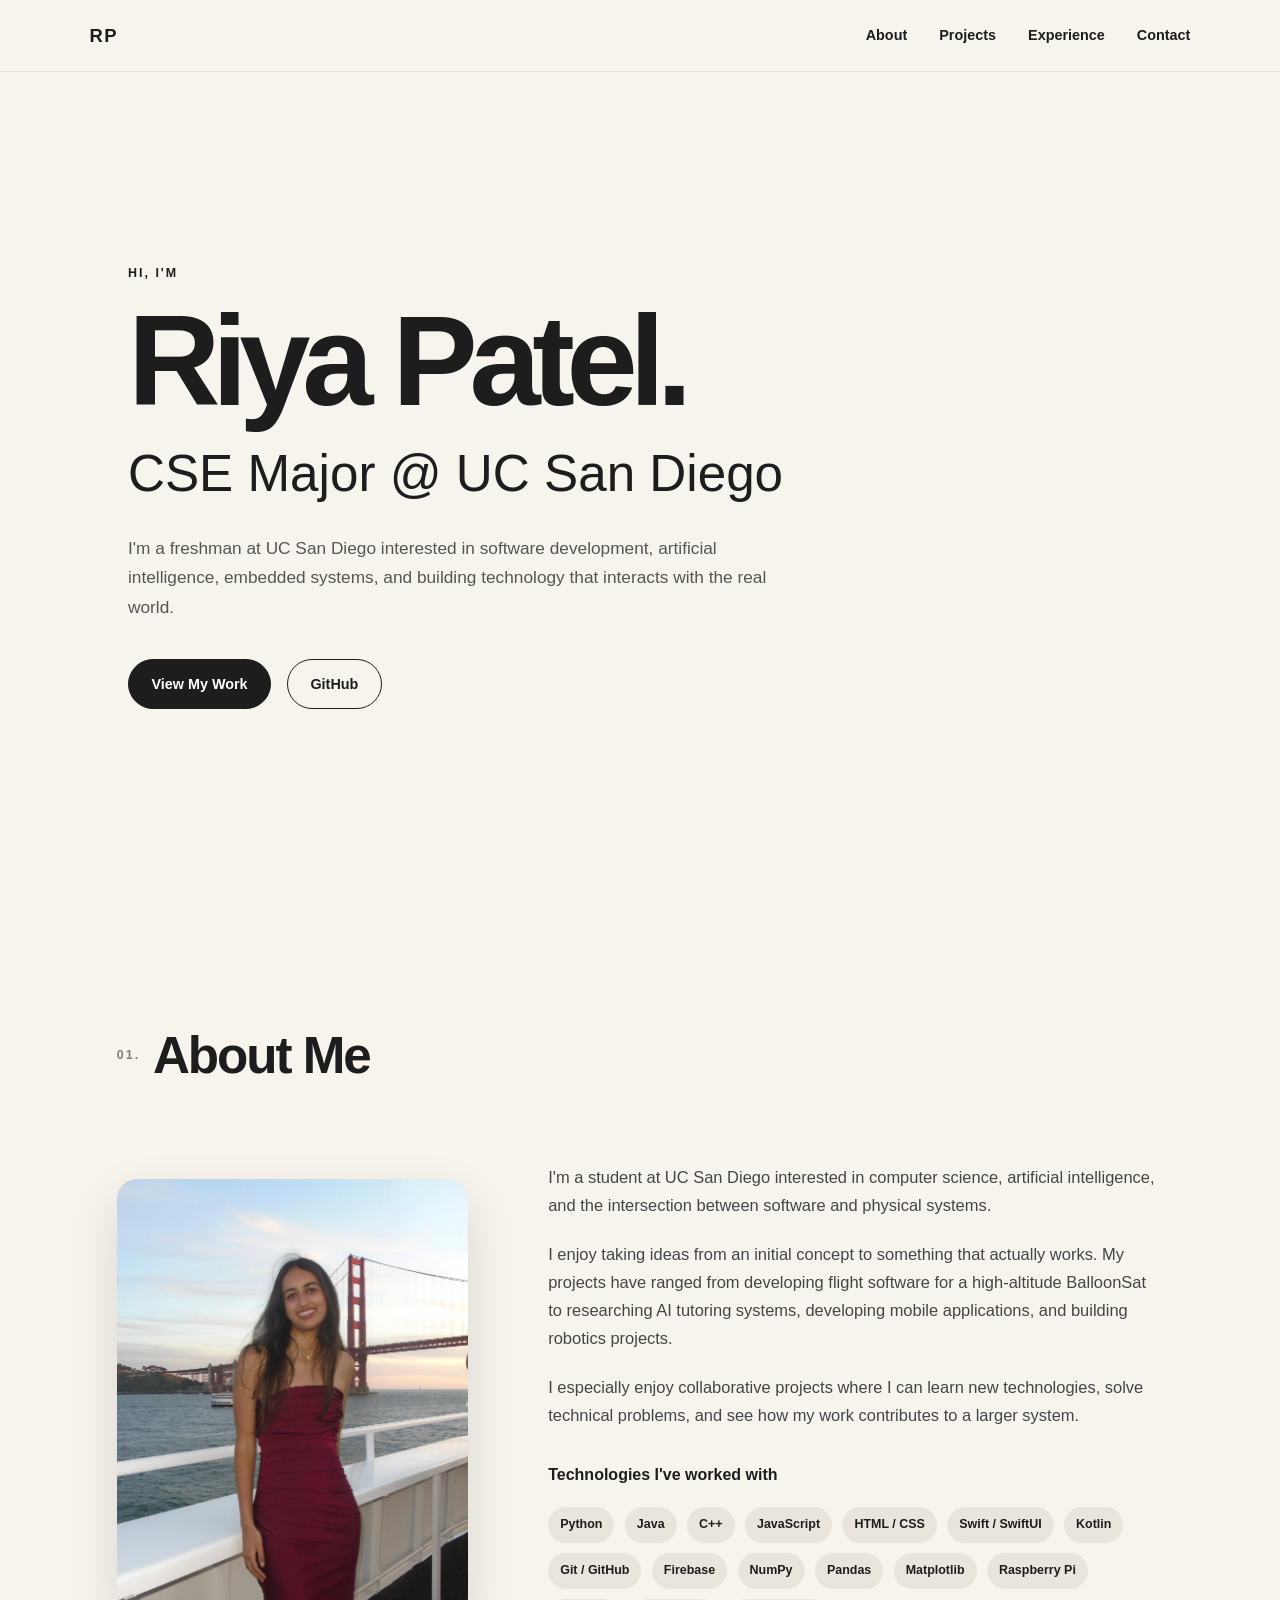
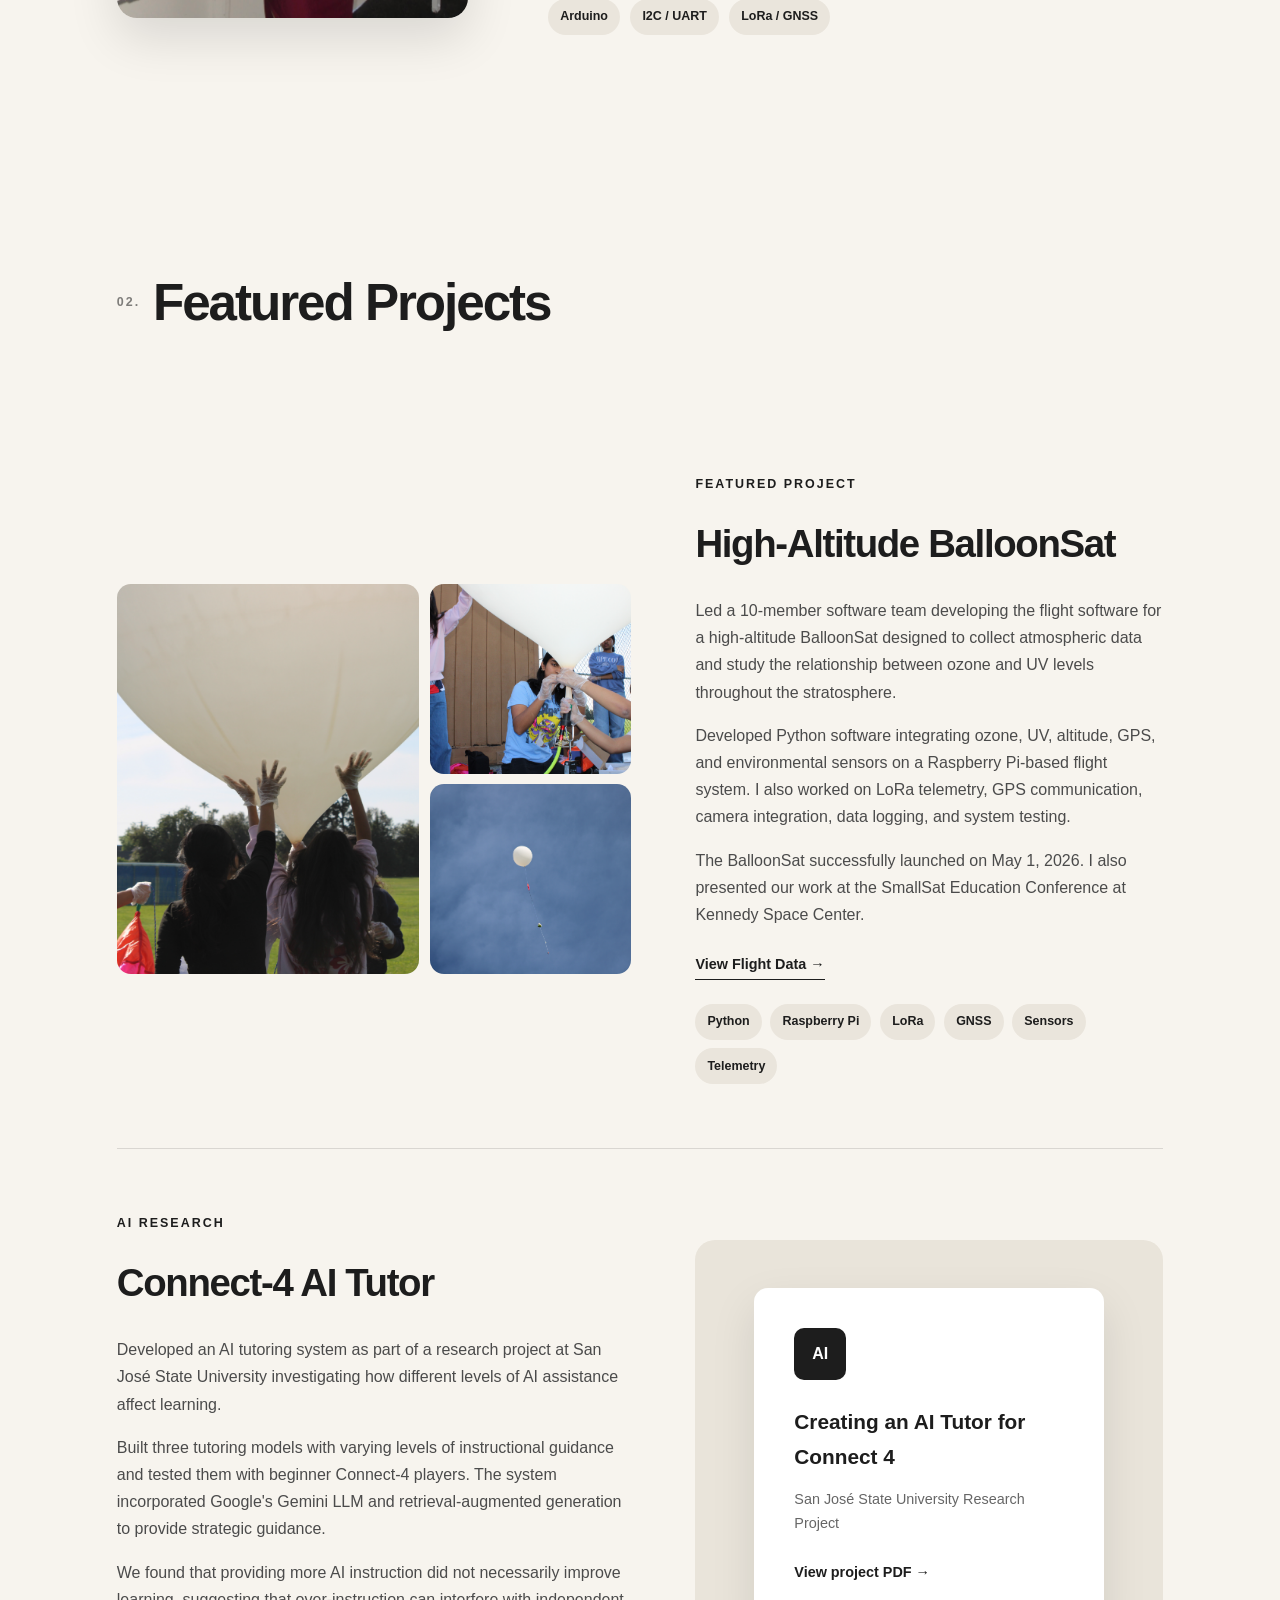
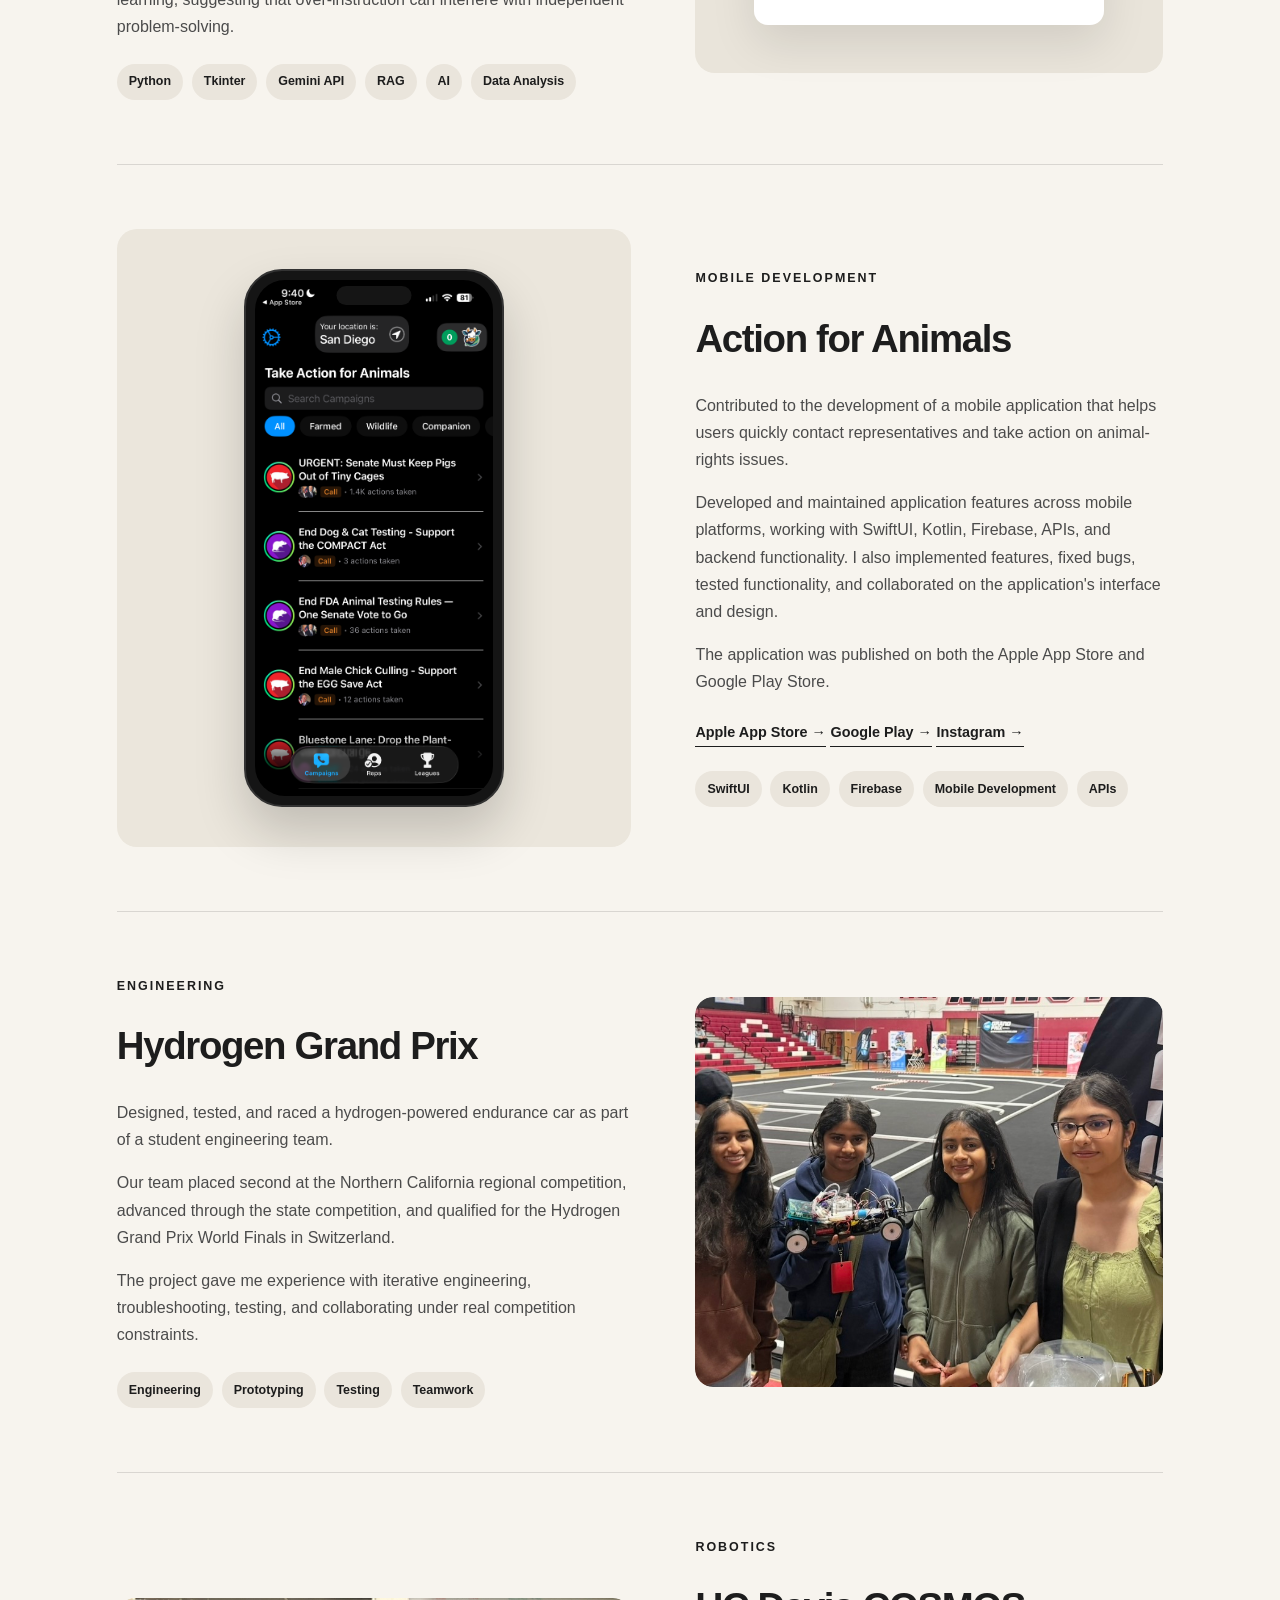
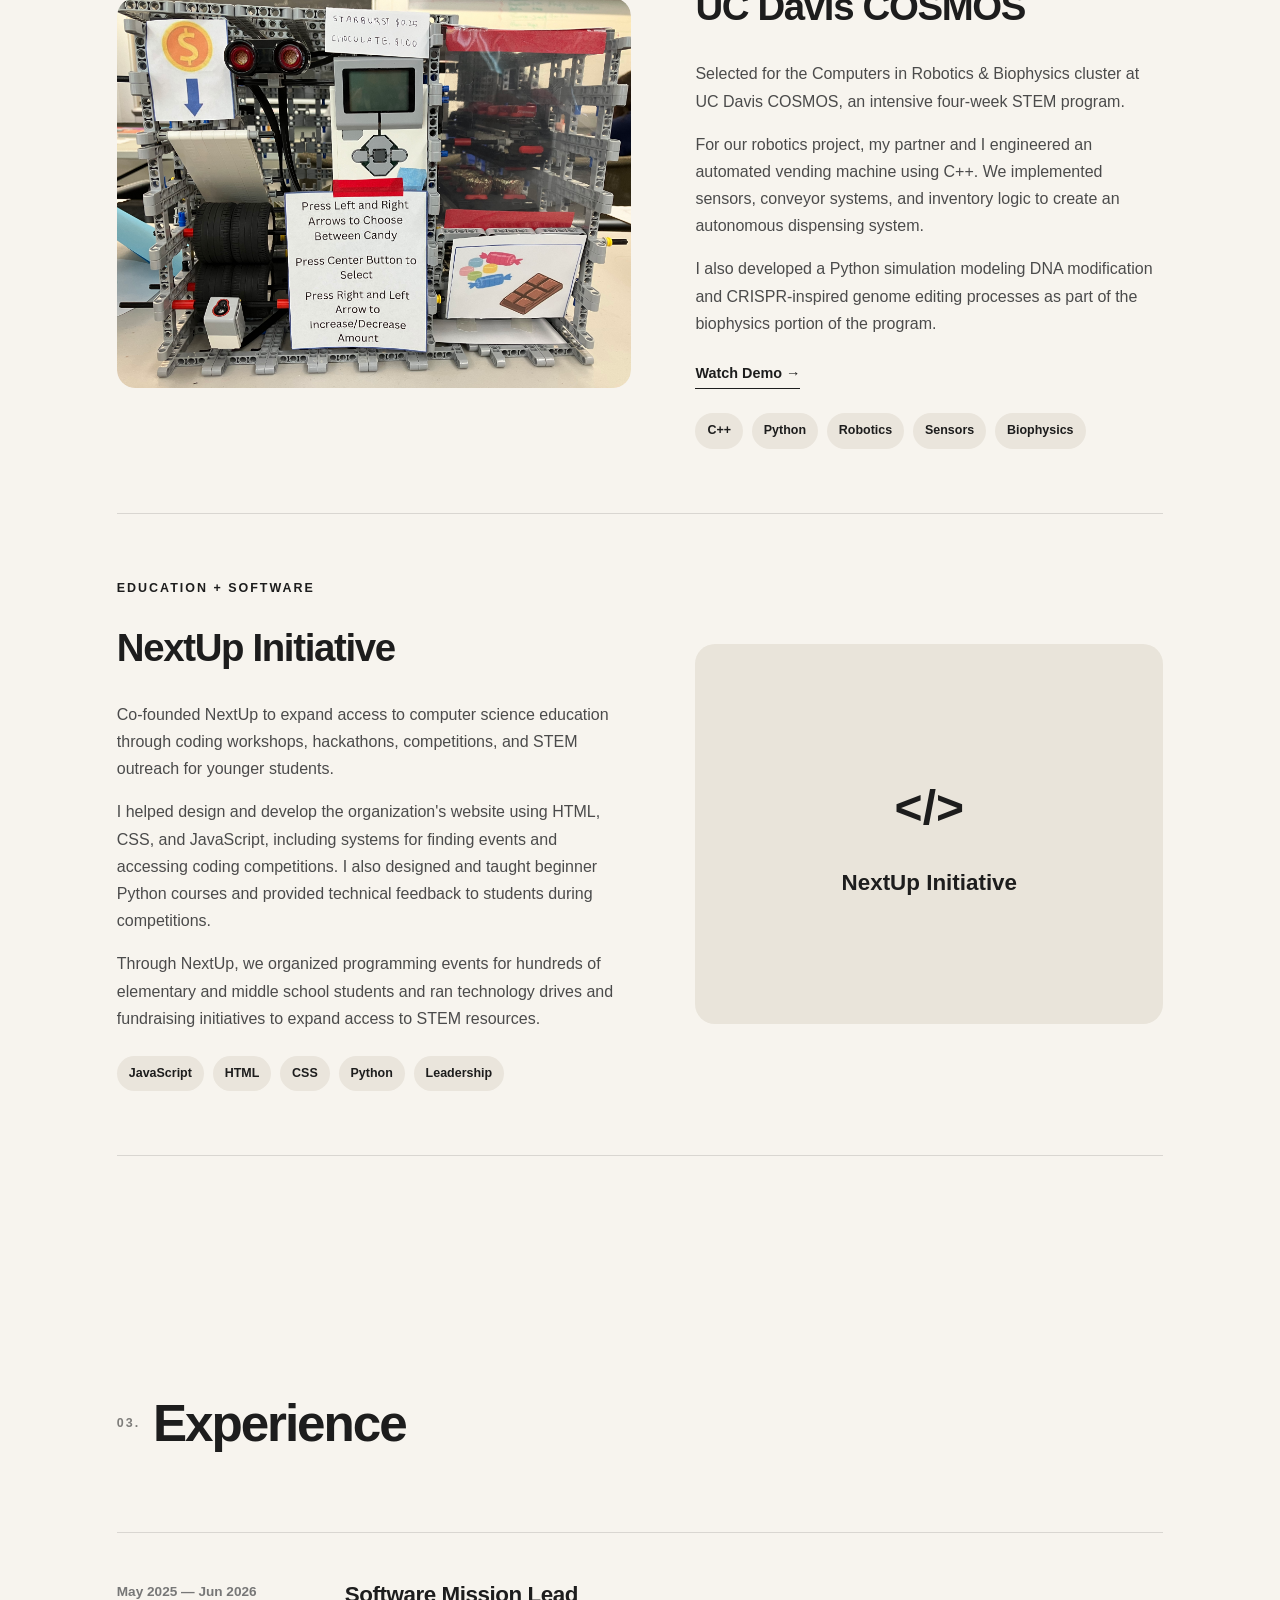
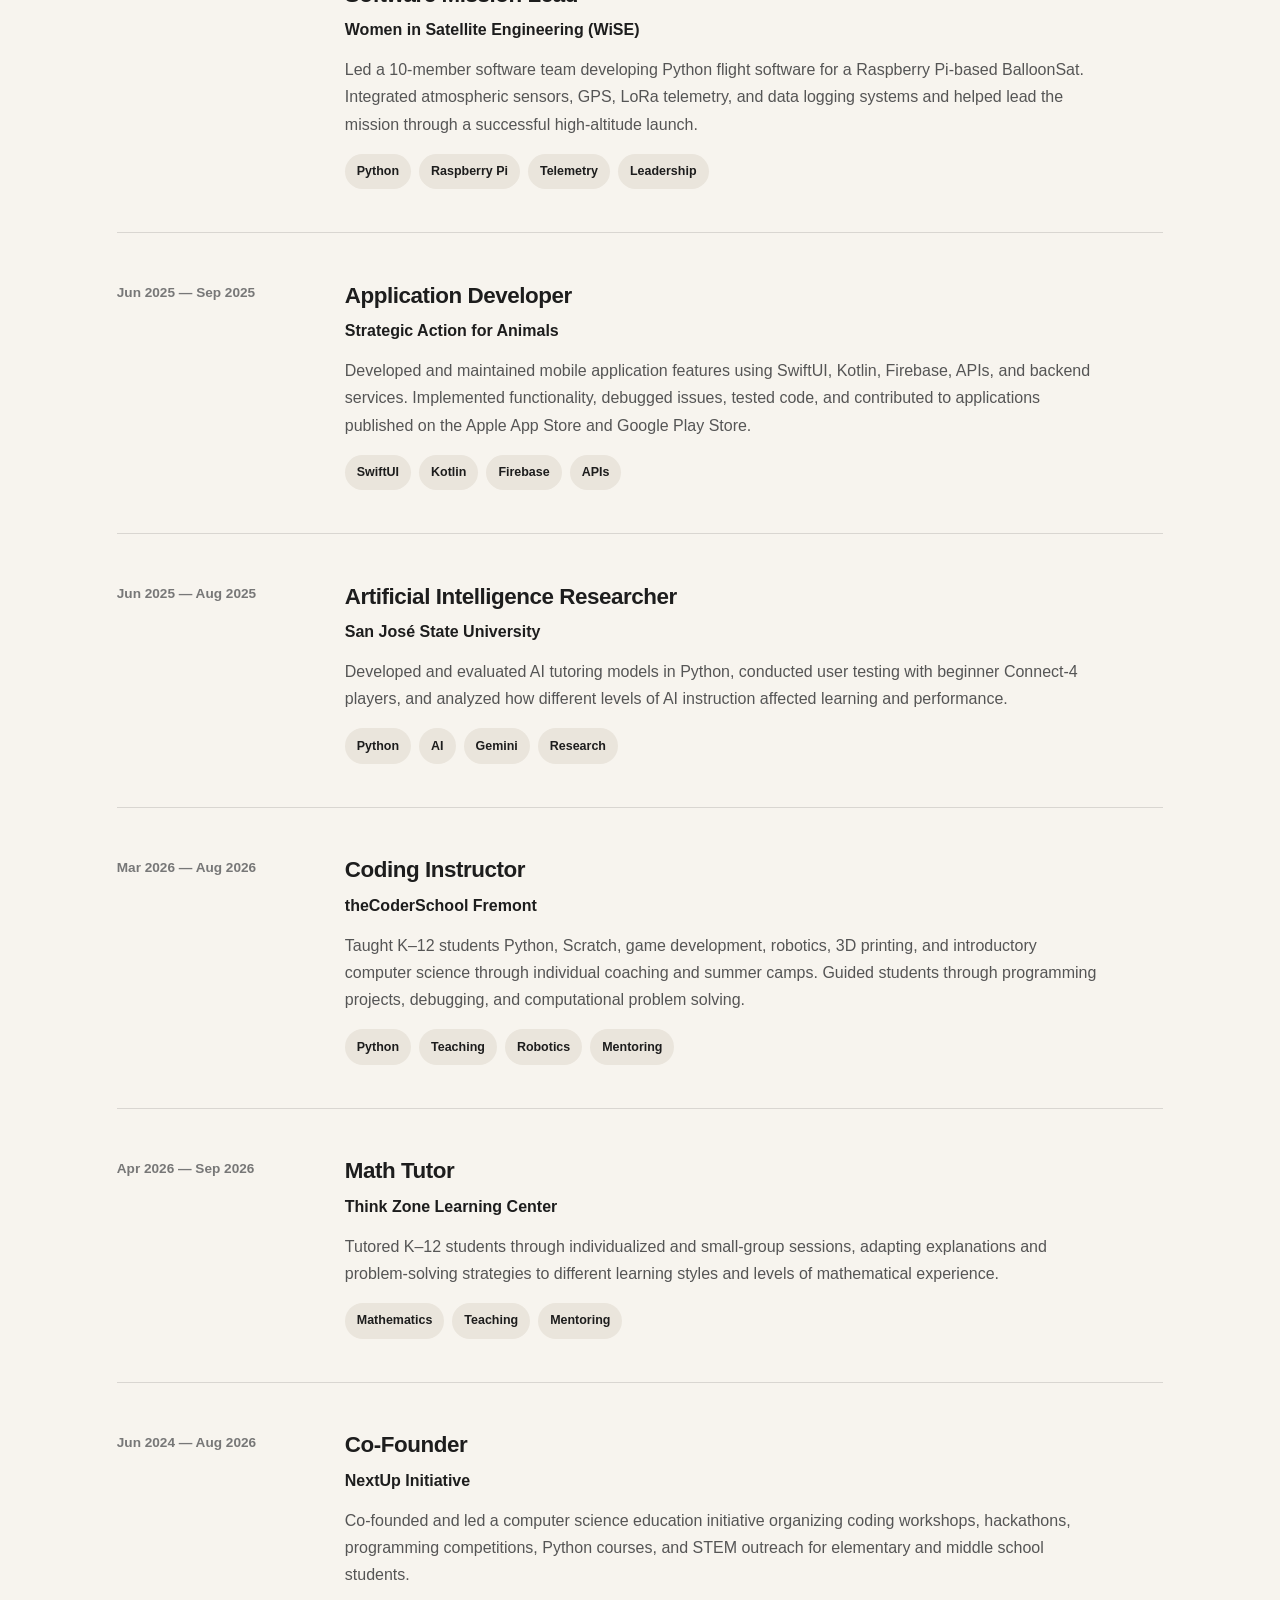
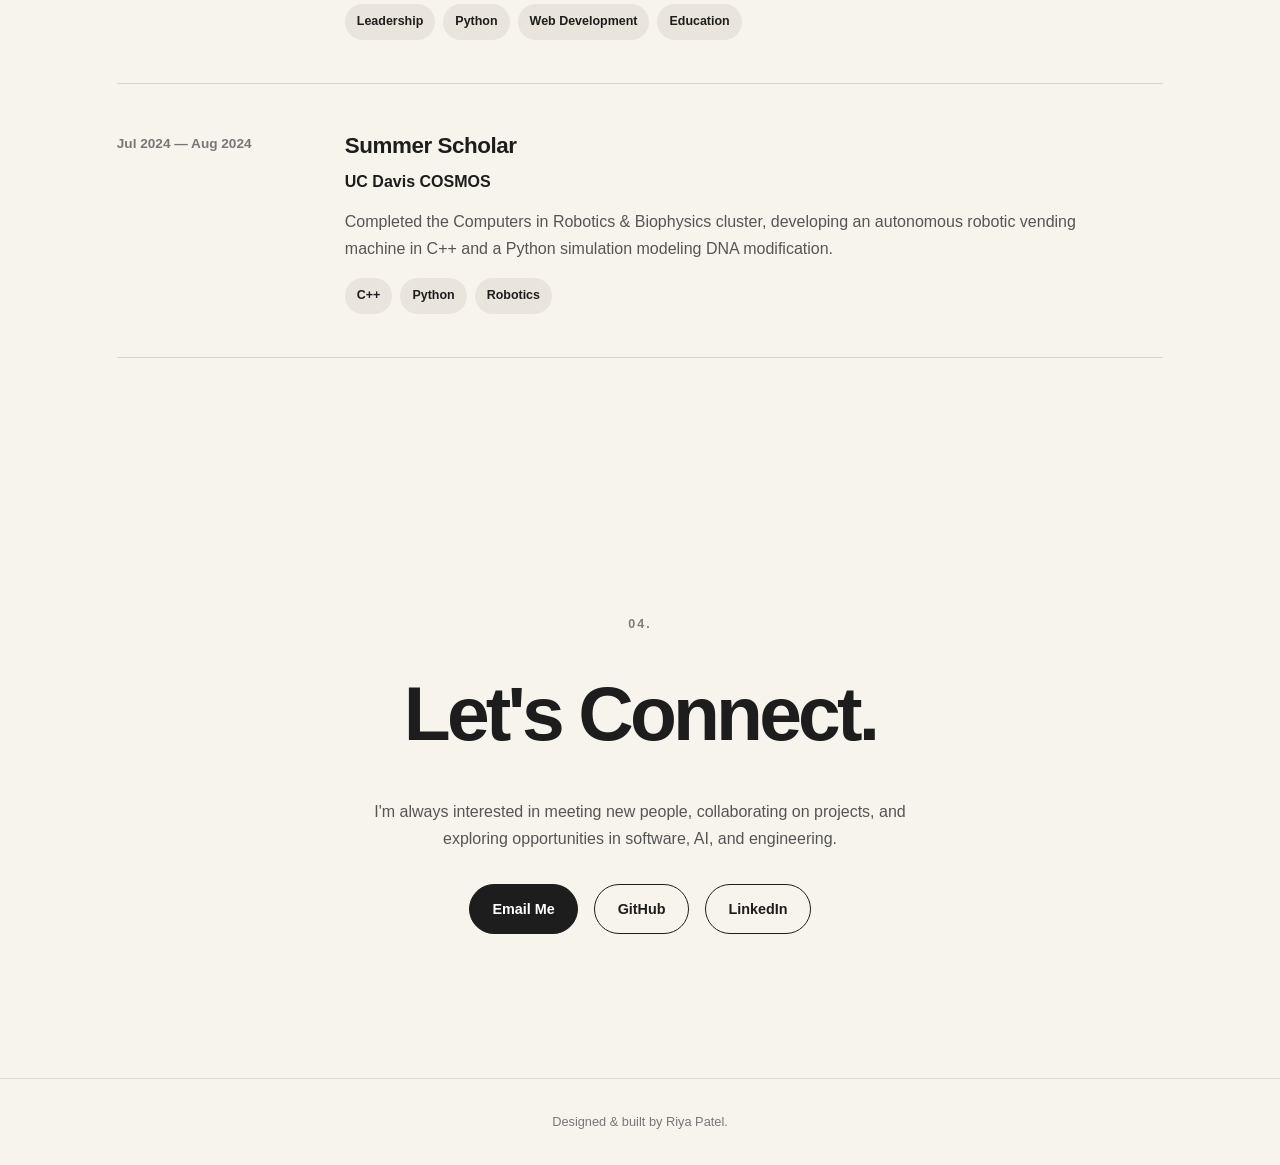
==== commit 86ee9392: "Update portfolio website" ====
--- a/index.html
+++ b/index.html
@@ -283,55 +283,86 @@
 
             <!-- ACTION FOR ANIMALS -->
 
-            <article class="project-card">
-
-                <div class="project-phone-area">
-
-                    <div class="phone-frame">
-                        <img
-                            src="Images/AFA.PNG"
-                            alt="Action for Animals mobile application"
-                        >
-                    </div>
-
-                </div>
-
-                <div class="project-content">
-
-                    <p class="project-label">MOBILE DEVELOPMENT</p>
-
-                    <h3>Action for Animals</h3>
-
-                    <p>
-                        Contributed to the development of a mobile application that
-                        helps users quickly contact representatives and take action
-                        on animal-rights issues.
-                    </p>
-
-                    <p>
-                        Developed and maintained application features across mobile
-                        platforms, working with SwiftUI, Kotlin, Firebase, APIs, and
-                        backend functionality. I also implemented features, fixed bugs,
-                        tested functionality, and collaborated on the application's
-                        interface and design.
-                    </p>
-
-                    <p>
-                        The application was published on both the Apple App Store and
-                        Google Play Store.
-                    </p>
-
-                    <div class="project-tech">
-                        <span>SwiftUI</span>
-                        <span>Kotlin</span>
-                        <span>Firebase</span>
-                        <span>Mobile Development</span>
-                        <span>APIs</span>
-                    </div>
-
-                </div>
-
-            </article>
+<article class="project-card">
+
+    <div class="project-phone-area">
+
+        <div class="phone-frame">
+            <img
+                src="Images/AFA.PNG"
+                alt="Action for Animals mobile application"
+            >
+        </div>
+
+    </div>
+
+    <div class="project-content">
+
+        <p class="project-label">MOBILE DEVELOPMENT</p>
+
+        <h3>Action for Animals</h3>
+
+        <p>
+            Contributed to the development of a mobile application that
+            helps users quickly contact representatives and take action
+            on animal-rights issues.
+        </p>
+
+        <p>
+            Developed and maintained application features across mobile
+            platforms, working with SwiftUI, Kotlin, Firebase, APIs, and
+            backend functionality. I also implemented features, fixed bugs,
+            tested functionality, and collaborated on the application's
+            interface and design.
+        </p>
+
+        <p>
+            The application was published on both the Apple App Store and
+            Google Play Store.
+        </p>
+
+        <div class="project-links">
+
+            <a
+                href="https://itunes.apple.com/us/app/myapp/id6751785020?ls=1&amp;mt=8"
+                target="_blank"
+                rel="noopener noreferrer"
+                class="project-demo-link"
+            >
+                Apple App Store →
+            </a>
+
+            <a
+                href="https://play.google.com/store/apps/details?id=org.actionforanimals.app"
+                target="_blank"
+                rel="noopener noreferrer"
+                class="project-demo-link"
+            >
+                Google Play →
+            </a>
+
+            <a
+                href="https://www.instagram.com/xfaorg/"
+                target="_blank"
+                rel="noopener noreferrer"
+                class="project-demo-link"
+            >
+                Instagram →
+            </a>
+
+        </div>
+
+        <div class="project-tech">
+            <span>SwiftUI</span>
+            <span>Kotlin</span>
+            <span>Firebase</span>
+            <span>Mobile Development</span>
+            <span>APIs</span>
+        </div>
+
+    </div>
+
+</article>
 
 
             <!-- H2GP -->
